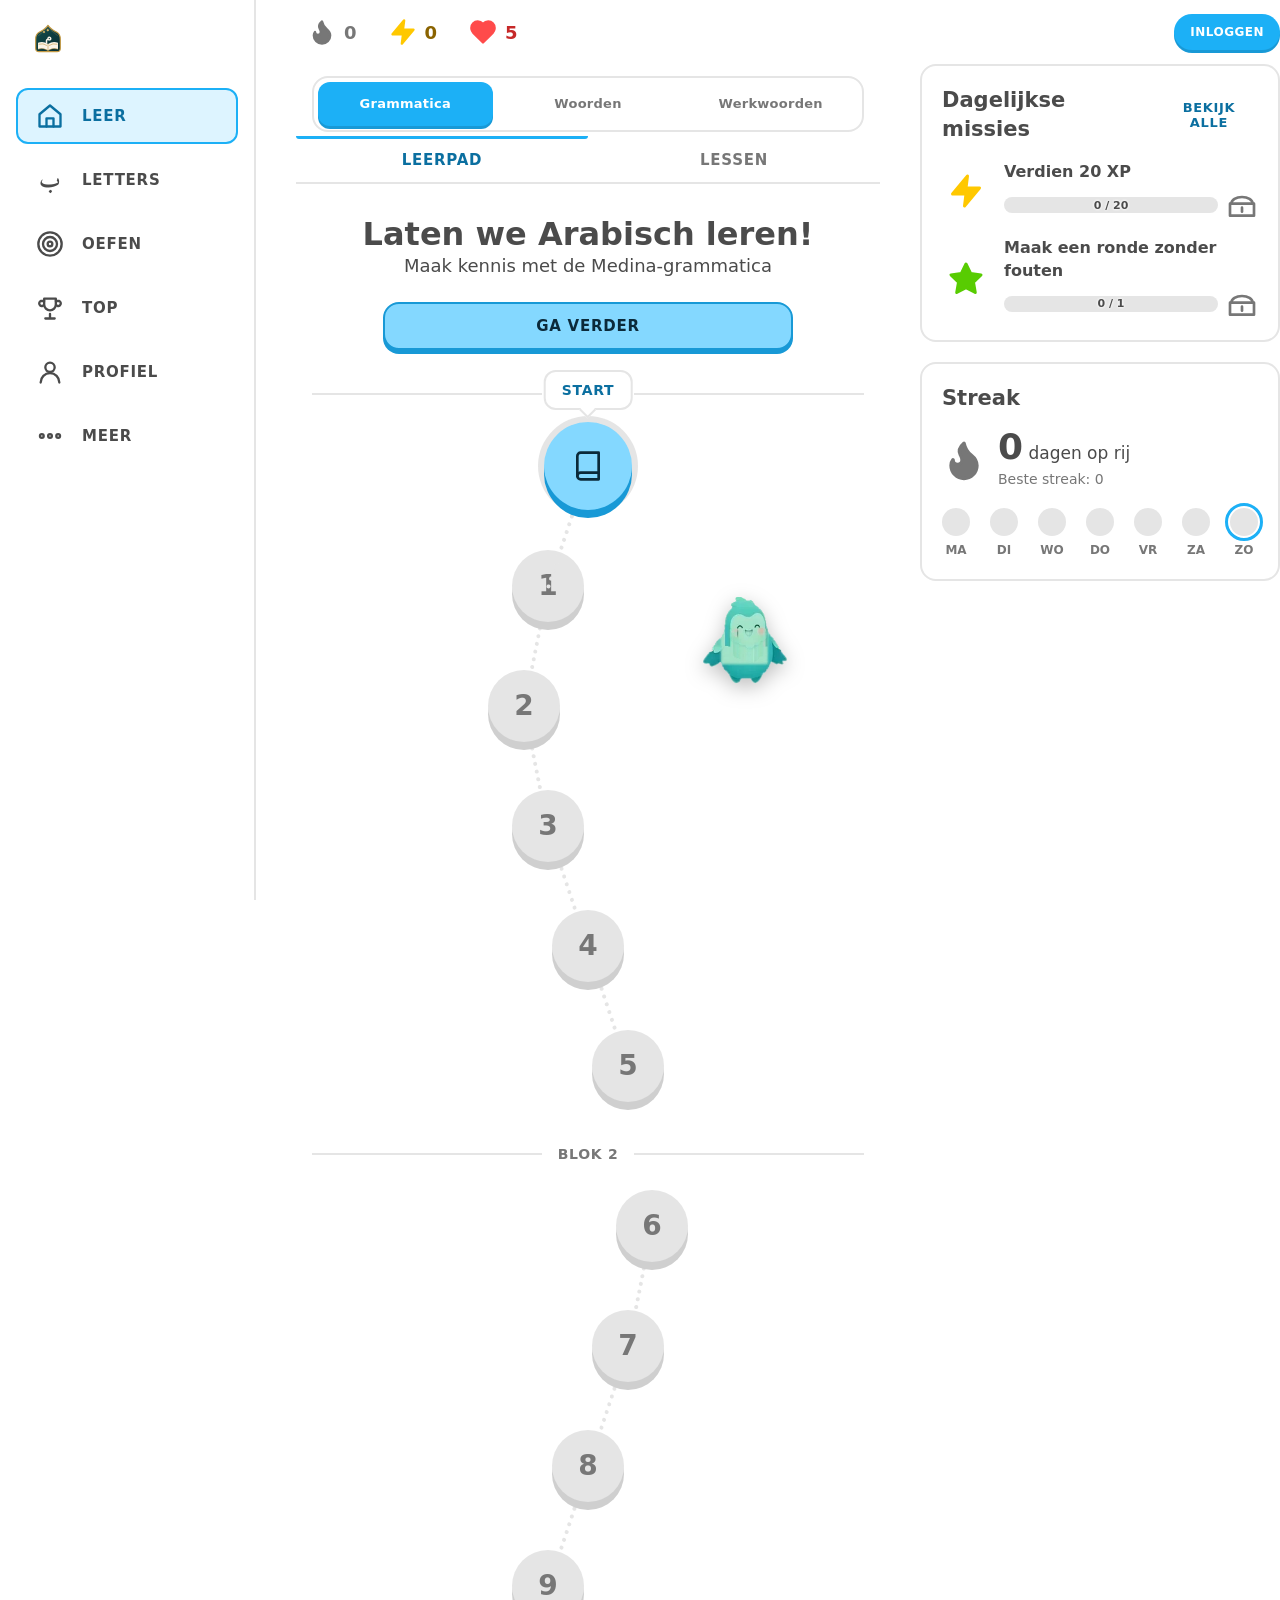
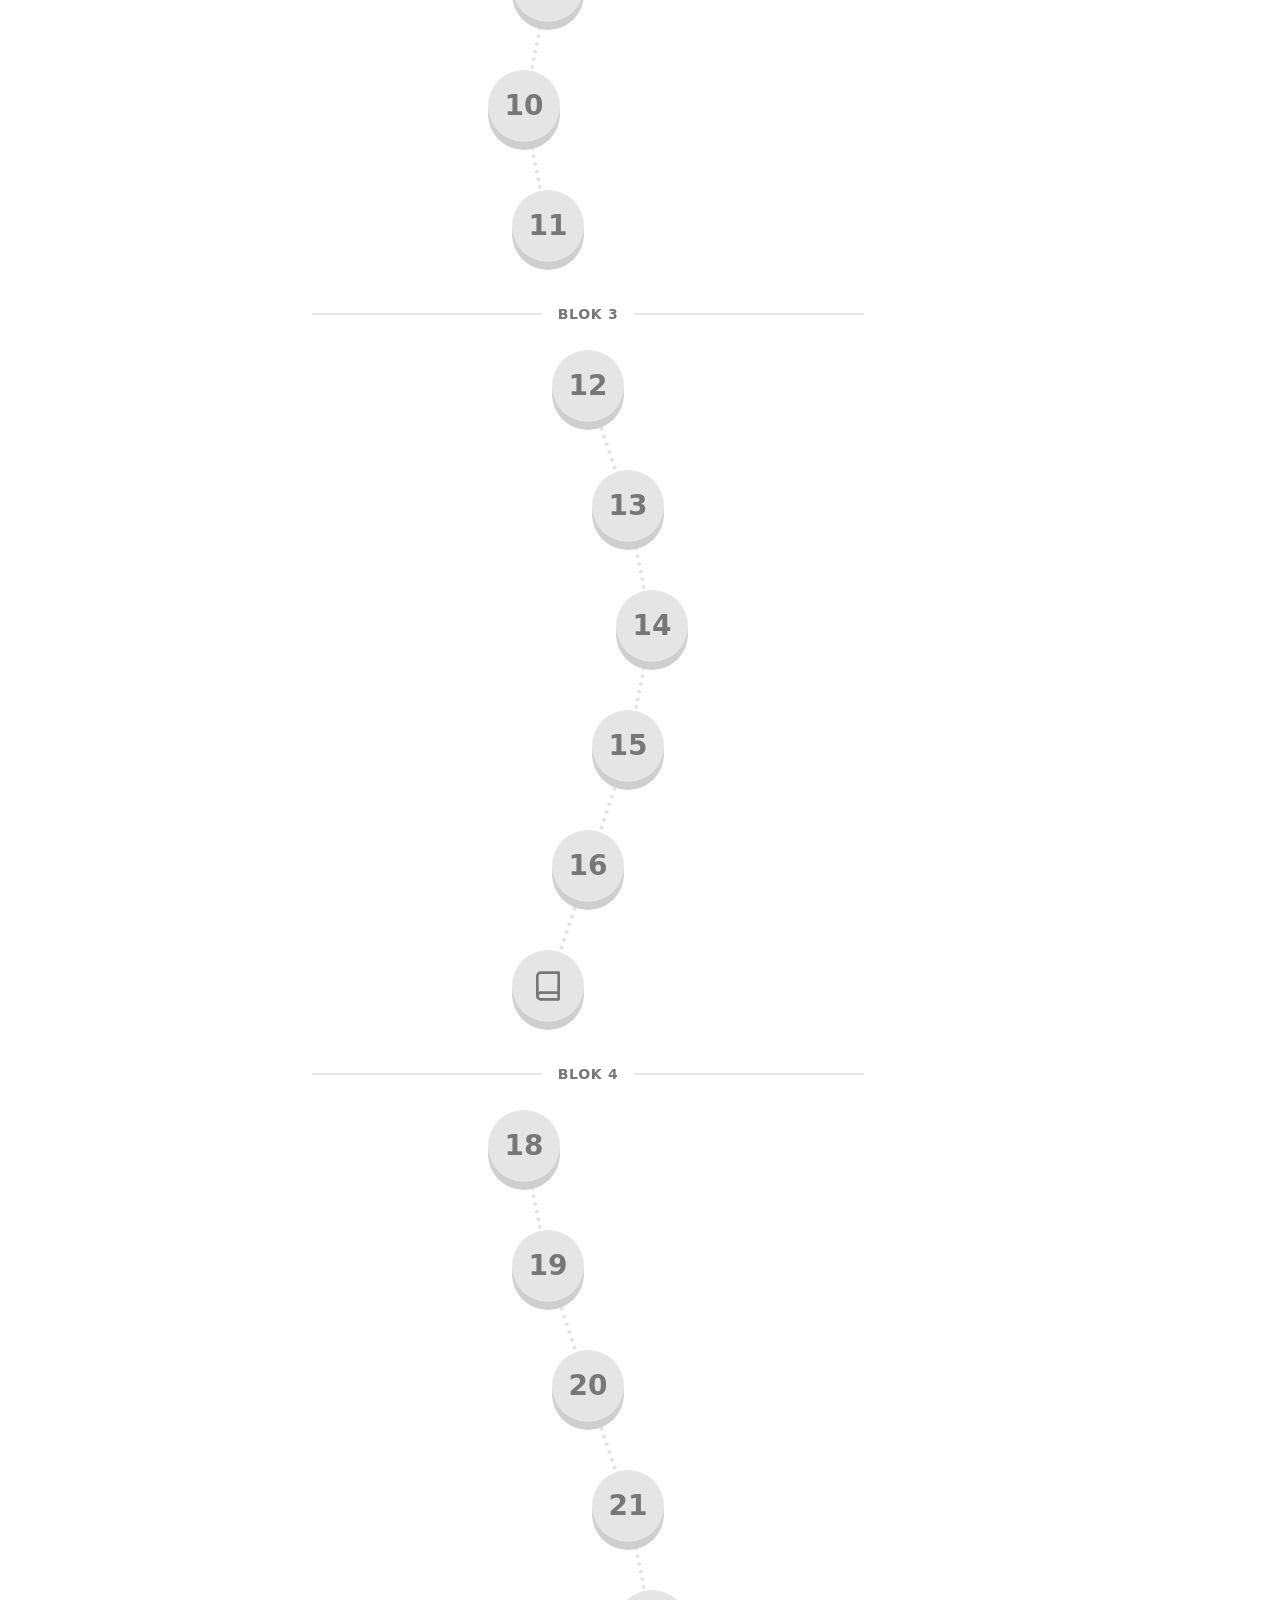
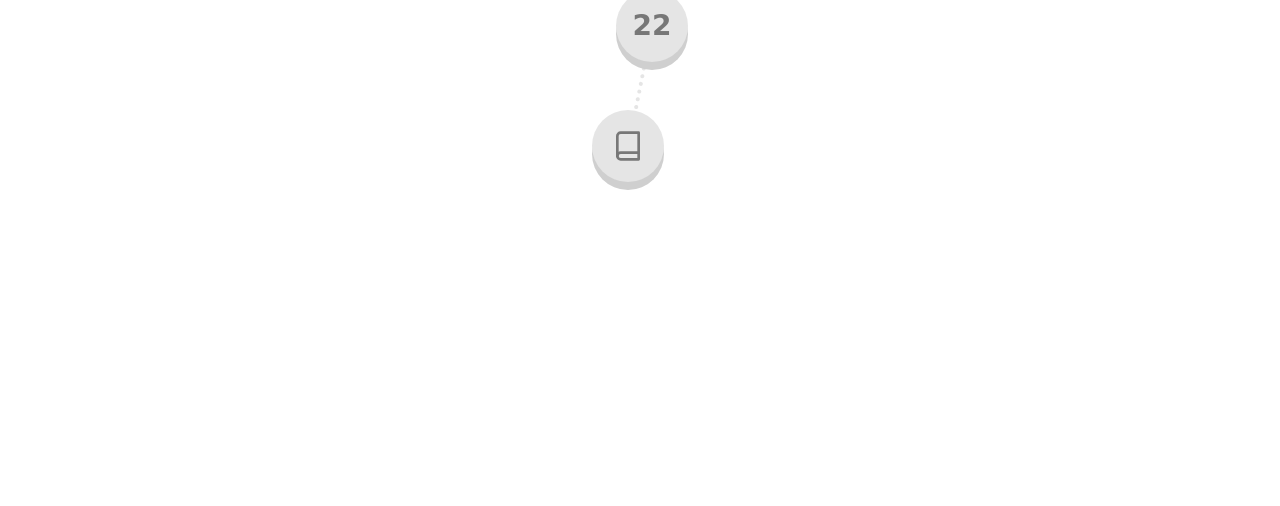
==== grammatica-test.html @ a0126f2c "Werkwoorden: eerst stam (gaan/komen/…), daarna verleden/heden/zinnen" ====
<!doctype html>
<html lang="nl">
<head>
  <meta charset="utf-8">
  <meta name="viewport" content="width=device-width, initial-scale=1, viewport-fit=cover">
  <meta name="theme-color" content="#131F24">
  <meta name="description" content="Testversie: grammatica oefenen in korte interactieve Medina-lessen.">
  <title>Grammatica Lab · Al-Mufrodat</title>
  <link rel="icon" type="image/svg+xml" href="assets/al-mufrodat-logo.svg">
  <link rel="stylesheet" href="grammatica-test.css?v=8">
  <link rel="stylesheet" href="grammatica-test-ui.css?v=19">
  <link rel="stylesheet" href="grammatica-test-sfx.css?v=19">
  <link rel="stylesheet" href="grammatica-test-home.css?v=23">
  <link rel="stylesheet" href="grammatica-test-lesson-skin.css?v=21">
  <link rel="stylesheet" href="grammatica-test-lab.css?v=19">
  <link rel="stylesheet" href="grammatica-test-play.css?v=23">
  <link rel="stylesheet" href="grammatica-test-vocab.css?v=21">
  <link rel="stylesheet" href="verbs.css?v=3">
  <link rel="stylesheet" href="grammatica-test-letters.css?v=2">
  <link rel="stylesheet" href="auth.css?v=3">
  <link rel="stylesheet" href="leaderboard.css?v=2">
  <link rel="stylesheet" href="mascot.css?v=23">
  <script defer src="lessons_v2.js"></script>
  <script defer src="lab_content.js?v=21"></script>
  <script defer src="lab_fill.js?v=21"></script>
  <script defer src="parse_data.js?v=20"></script>
  <script defer src="verbs_data.js?v=5"></script>
  <script defer src="grammatica-test-verbs.js?v=8"></script>
  <script defer src="vocab_words.js?v=19"></script>
  <script defer src="grammatica-test-vocab.js?v=24"></script>
  <script defer src="grammatica-test-letters.js?v=8"></script>
  <script defer src="grammatica-test-parse.js?v=22"></script>
  <script defer src="leaderboard.js?v=2"></script>
  <script defer src="auth-config.js?v=2"></script>
  <script defer src="auth.js?v=2"></script>
  <script defer src="grammatica-test-home.js?v=33"></script>
  <script defer src="mascot-core.js?v=23"></script>
  <script defer src="grammatica-test.js?v=8"></script>
  <script defer src="grammatica-test-sfx.js?v=23"></script>
  <script defer src="grammatica-test-home-bridge.js?v=19"></script>
  <script defer src="mascot-bridge.js?v=27"></script>
</head>
<body>
<a class="skip" href="#main">Direct naar de les</a>
<header class="site-header">
  <a class="site-brand" href="index.html#/grammatica" aria-label="Terug naar grammatica">
    <img src="assets/al-mufrodat-logo.svg" alt="" width="36" height="36">
    <span><strong>Al-Mufrodat</strong><small>Medina Arabisch</small></span>
  </a>
  <span class="beta-label">TEST</span>
  <a class="site-exit" href="index.html#/grammatica">Grammatica</a>
</header>
<main id="main" tabindex="-1">
  <div id="gd-app" aria-live="off"><p class="loading">Oefenlessen laden…</p></div>
</main>
</body>
</html>
---- grammatica-test.css ----
/* Zelfstandige proefversie: geen effect op de bestaande site. */
@font-face {
  font-family: "Amiri";
  src: url("fonts/amiri-regular-ar.woff2") format("woff2");
  font-weight: 400;
  font-style: normal;
  font-display: swap;
}
@font-face {
  font-family: "Amiri";
  src: url("fonts/amiri-bold-ar.woff2") format("woff2");
  font-weight: 700;
  font-style: normal;
  font-display: swap;
}
:root {
  --page: #f6f4ed;
  --paper: #ffffff;
  --paper-muted: #eef3ef;
  --ink: #182c29;
  --forest: #15564d;
  --forest-dark: #103f39;
  --forest-pale: #e4f2ed;
  --gold: #bc8c35;
  --gold-pale: #faf2de;
  --green: #177a52;
  --error: #a24931;
  --error-pale: #fff1ec;
  --muted: #627672;
  --line: #dbe5df;
  --shadow: 0 9px 38px rgba(28, 57, 48, .06);
}
*, *::before, *::after { box-sizing: border-box; }
html { font-size: 16px; -webkit-text-size-adjust: 100%; scroll-behavior: smooth; }
body {
  margin: 0;
  color: var(--ink);
  background: var(--page);
  font-family: -apple-system, BlinkMacSystemFont, "Segoe UI", "Helvetica Neue", Arial, sans-serif;
  line-height: 1.55;
}
button, input { font: inherit; }
button { cursor: pointer; }
a { color: var(--forest); }
:focus-visible { outline: 3px solid var(--gold); outline-offset: 3px; }
.skip {
  position: absolute; left: 12px; top: -100px; z-index: 999;
  padding: 12px; background: white; border: 1px solid var(--forest);
}
.skip:focus { top: 12px; }
.site-header {
  min-height: 80px;
  background: var(--paper);
  display: flex;
  justify-content: space-between;
  align-items: center;
  gap: 12px;
  border-bottom: 1px solid var(--line);
  padding: 12px max(20px, env(safe-area-inset-left)) 12px max(20px, env(safe-area-inset-right));
}
.site-brand { display: flex; align-items: center; gap: 10px; text-decoration: none; min-width: 0; }
.site-brand img { width: 36px; height: 36px; flex: 0 0 36px; }
.site-brand strong { display: block; font-size: 15px; line-height: 1.2; color: var(--ink); }
.site-brand small { display: block; font-size: 11px; color: var(--muted); }
.beta-label { display: inline-flex; gap: 8px; align-items: center; color: var(--forest); font-size: 13px; font-weight: 800; white-space: nowrap; }
.beta-label span { border: 1px solid #e7cc87; background: var(--gold-pale); color: #79591b; border-radius: 6px; font-size: 10px; letter-spacing: .08em; padding: 3px 6px; }
.site-exit { font-weight: 700; font-size: 12px; text-decoration: none; border-bottom: 1px solid transparent; white-space: nowrap; }
.site-exit:hover { border-bottom-color: currentColor; }
.site-footer { max-width: 760px; margin: 12px auto; padding: 8px 20px 32px; text-align: center; color: var(--muted); font-size: 11px; }
.loading,.noscript { padding: 30px 20px; text-align: center; }
.gd-shell { width: min(100%, 800px); margin: 0 auto; padding: 27px 20px 50px; }
.gd-overview { max-width: 860px; }
.gd-hero {
  background: linear-gradient(135deg, #164b42, #1d6055);
  color: #fff;
  border-radius: 23px;
  padding: clamp(22px, 5vw, 37px);
  box-shadow: var(--shadow);
}
.gd-eyebrow { font-size: 12px; font-weight: 850; text-transform: uppercase; letter-spacing: .1em; color: #d8e8e0; }
.gd-hero h1 { font-size: clamp(27px, 5vw, 40px); letter-spacing: -.035em; line-height: 1.15; margin: 10px 0 12px; font-weight: 830; }
.gd-hero p { font-size: 15px; color: #ecf5f1; max-width: 630px; margin: 0; }
.gd-hero-key { display: flex; flex-wrap: wrap; gap: 8px; margin-top: 26px; }
.gd-hero-key span { background: rgba(255,255,255,.12); border: 1px solid rgba(255,255,255,.22); border-radius: 99px; padding: 6px 11px; font-size: 11px; font-weight: 760; }
.gd-overview-top { margin: 28px 2px 18px; }
.gd-overview-top h2 { font-size: 23px; line-height: 1.2; margin: 0 0 8px; letter-spacing: -.02em; }
.gd-overview-top p { color: var(--muted); margin: 0; font-size: 13px; max-width: 680px; }
.gd-lesson-grid { display: grid; grid-template-columns: repeat(2, minmax(0,1fr)); gap: 11px; }
.gd-lesson-card {
  display: flex; gap: 13px; align-items: center; min-height: 88px; padding: 13px;
  background: var(--paper); border: 1.5px solid var(--line); border-radius: 14px;
  text-decoration: none; box-shadow: 0 2px 0 rgba(0,0,0,.02);
}
.gd-lesson-card:hover { border-color: var(--forest); background: #fcfefd; }
.gd-lesson-number {
  width: 49px; height: 49px; border-radius: 13px; background: var(--forest-pale);
  display: grid; place-items: center; font-size: 20px; font-weight: 850; color: var(--forest);
  flex-shrink: 0;
}
.gd-lesson-detail { display: flex; flex-direction: column; min-width: 0; flex: 1; }
.gd-lesson-detail strong { font-size: 15px; color: var(--ink); }
.gd-lesson-detail small { font-size: 11.5px; color: var(--muted); line-height: 1.4; }
.gd-card-arrow { color: var(--forest); font-size: 19px; font-weight: 800; }
.gd-privacy-note { color: var(--muted); margin-top: 20px; font-size: 12px; }
.gd-play { max-width: 750px; padding-top: 23px; }
.gd-lesson-bar { display: flex; align-items: center; gap: 14px; margin-bottom: 22px; }
.gd-close {
  border: 0; background: transparent; width: 42px; height: 42px; border-radius: 9px;
  color: var(--muted); font-size: 30px; line-height: 1; font-weight: 300; flex-shrink: 0;
}
.gd-close:hover { background: var(--paper-muted); color: var(--ink); }
.gd-progress-wrap { min-width: 0; flex: 1; }
.gd-progress-title { display: flex; justify-content: space-between; gap: 12px; font-size: 12px; margin-bottom: 6px; }
.gd-progress-title strong { font-weight: 800; }
.gd-progress-title span { color: var(--muted); font-weight: 650; }
.gd-progress { width: 100%; height: 12px; border-radius: 99px; background: #dee8e1; overflow: hidden; }
.gd-progress span { display: block; height: 100%; width: 0; background: #439b72; border-radius: inherit; transition: width .2s ease; }
.gd-source-link { font-size: 11.5px; white-space: nowrap; font-weight: 700; text-decoration: none; }
.gd-source-link:hover { text-decoration: underline; }
.gd-card {
  border: 1px solid var(--line); border-radius: 20px;
  background: var(--paper); padding: clamp(19px, 4.8vw, 32px);
  box-shadow: var(--shadow);
}
.gd-stage-tag {
  display: inline-flex; align-items: center;
  color: #805b1f; background: var(--gold-pale); border-radius: 100px;
  padding: 5px 12px; text-transform: uppercase; letter-spacing: .065em;
  font-size: 10.5px; font-weight: 850;
}
.gd-card h1 { font-size: clamp(22px, 4.5vw, 30px); line-height: 1.3; letter-spacing: -.027em; margin: 14px 0 18px; }
.gd-support { font-size: 12px; color: var(--muted); margin: -4px 0 16px; }
.gd-source-box {
  background: #f4f8f5; border-left: 4px solid var(--forest);
  border-radius: 0 12px 12px 0; padding: 15px 17px;
  margin: 18px 0; max-height: 320px; overflow-y: auto;
}
.gd-source-rule { margin: 0 0 11px; white-space: pre-wrap; overflow-wrap: anywhere; font-size: 13px; line-height: 1.8; }
.gd-source-rule:last-child { margin-bottom: 0; }
.gd-intro-example { padding: 17px; margin: 22px 0; border: 1px solid var(--line); border-left: 4px solid var(--gold); border-radius: 12px; }
.gd-small-label { font-size: 10px; text-transform: uppercase; letter-spacing: .08em; font-weight: 850; color: #906b28; }
.gd-arabic {
  font-family: "Amiri", "Noto Naskh Arabic", "Geeza Pro", serif;
  font-size: clamp(28px, 5.7vw, 36px); line-height: 1.85;
  color: var(--forest-dark); direction: rtl; text-align: right; overflow-wrap: anywhere;
}
.gd-intro-example .gd-arabic { margin: 8px 0 12px; }
.gd-dutch { padding: 10px 0 0; margin: 0; font-size: 14px; line-height: 1.7; color: var(--ink); border-top: 1px solid var(--line); }
.gd-intro-bottom { margin: 19px 0 14px; font-size: 13px; line-height: 1.65; color: var(--muted); }
.gd-primary,.gd-soft {
  display: inline-flex; align-items: center; justify-content: center; gap: 8px;
  padding: 12px 16px; min-height: 51px; border-radius: 12px;
  font-size: 14px; font-weight: 800; text-decoration: none; border: 2px solid transparent;
}
.gd-primary { color: #fff; background: var(--forest); border-color: var(--forest); box-shadow: 0 2px 0 var(--forest-dark); }
.gd-primary:hover:not(:disabled) { background: var(--forest-dark); }
.gd-primary:disabled { background: #c9d4cd; border-color: #c9d4cd; color: #6d7a75; box-shadow: none; cursor: not-allowed; }
.gd-soft { background: var(--paper); border-color: var(--line); color: var(--forest); }
.gd-soft:hover { border-color: var(--forest); }
.gd-full { display: flex; width: 100%; }
.gd-as-link { text-align: center; }
.gd-task-main { padding: 6px 0 16px; }
.gd-ar-question {
  min-height: 106px; margin: 0 0 19px; padding: 12px 16px;
  border-radius: 14px; border: 1px solid var(--line); background: #f8faf8;
}
.gd-gap-question { margin-bottom: 9px; }
.gd-subinstruction { margin: 2px 0 15px; color: var(--muted); font-size: 12px; }
.gd-options { display: grid; gap: 11px; }
.gd-option {
  min-height: 57px; width: 100%; padding: 13px 16px;
  color: var(--ink); background: var(--paper);
  border: 2px solid var(--line); border-radius: 13px; text-align: left;
  font-weight: 650; font-size: 14px; line-height: 1.55; overflow-wrap: anywhere;
}
.gd-option:hover:not(:disabled) { border-color: var(--forest); }
.gd-option.selected { border-color: var(--forest); background: var(--forest-pale); color: var(--forest-dark); }
.gd-option:disabled { cursor: default; opacity: 1; }
.gd-options-tiles { grid-template-columns: repeat(3, minmax(0,1fr)); }
.gd-option-ar {
  text-align: center; direction: rtl; font-family: "Amiri", serif;
  font-size: clamp(20px, 4vw, 27px); font-weight: 700; min-height: 66px;
}
.gd-translation-cue {
  border: 1px solid var(--line); border-left: 4px solid var(--gold);
  padding: 13px 16px; border-radius: 12px;
  background: var(--gold-pale); font-size: 15px; font-weight: 600;
  margin-bottom: 20px; overflow-wrap: anywhere;
}
.gd-answer-area {
  display: flex; flex-wrap: wrap; align-items: center; min-height: 101px;
  gap: 8px; padding: 12px; margin-bottom: 18px;
  border: 2px dashed #c0cfc7; border-radius: 13px; background: #fafdfa;
}
.gd-placeholder { width: 100%; color: var(--muted); font-size: 12px; text-align: center; direction: ltr; }
.gd-word-bank { display: flex; gap: 8px; flex-wrap: wrap; align-items: center; min-height: 76px; }
.gd-word {
  padding: 7px 12px; min-height: 57px; min-width: 49px;
  border-radius: 11px; background: #fff; border: 2px solid var(--line);
  color: var(--forest-dark); font-family: "Amiri", serif; font-size: 23px; line-height: 1.5;
}
.gd-word.chosen { border-color: var(--forest); background: var(--forest-pale); }
.gd-word:disabled { opacity: .25; cursor: default; }
.gd-guide { margin: 8px 0 16px; border: 1px solid var(--line); border-radius: 12px; color: var(--muted); overflow: hidden; }
.gd-guide summary { padding: 12px 15px; cursor: pointer; font-size: 12px; font-weight: 750; color: var(--forest); }
.gd-guide[open] > div { padding: 3px 14px 16px; border-top: 1px solid var(--line); }
.gd-feedback { margin: 14px 0 0; padding: 17px; border-radius: 12px; border: 1px solid; }
.gd-feedback.good { background: #e7f7ee; border-color: #b7dfc6; }
.gd-feedback.review { background: var(--error-pale); border-color: #eac2b4; }
.gd-feedback > strong { display: block; color: var(--green); font-size: 16px; }
.gd-feedback.review > strong { color: var(--error); }
.gd-feedback-label { display: block; font-size: 10.5px; color: var(--muted); font-weight: 800; margin-top: 10px; text-transform: uppercase; letter-spacing: .045em; }
.gd-feedback .gd-arabic { font-size: 27px; margin: 5px 0 8px; }
.gd-feedback-nl { font-size: 13px; margin: 0; line-height: 1.7; }
.gd-actions { margin-top: 19px; }
.gd-self-grade { display: grid; grid-template-columns: 1fr 1fr; gap: 10px; }
.gd-finish { text-align: center; padding-top: 37px; padding-bottom: 30px; }
.gd-finish-icon { display: grid; place-items: center; width: 67px; height: 67px; border-radius: 50%; background: #dcf2e3; font-size: 36px; font-weight: 900; color: var(--green); margin: 0 auto 16px; }
.gd-finish h1 { margin: 14px auto; max-width: 500px; }
.gd-finish > p { margin: 0; font-size: 14px; color: var(--ink); line-height: 1.65; }
.gd-remaining { margin: 21px auto 24px; padding: 14px; border: 1px solid #e9cbb0; background: var(--gold-pale); border-radius: 11px; font-size: 12px; color: #78551d; }
.gd-remaining.done { background: #e9f7ed; color: var(--green); border-color: #c2e8cc; }
.gd-finish-actions { display: grid; gap: 10px; }
.gd-outline-link { padding: 11px; font-weight: 750; font-size: 13px; }
.gd-link-button { color: var(--muted); background: transparent; border: none; padding: 12px; font-size: 13px; text-decoration: underline; }
@media (max-width: 700px) {
  .gd-shell { padding: 16px 16px 45px; }
  .gd-lesson-grid { grid-template-columns: 1fr; }
  .gd-play { padding-top: 17px; }
  .gd-card { padding: 20px; }
  .site-header { min-height: 70px; }
  .site-brand small { display: none; }
  .site-exit { font-size: 11px; }
  .gd-lesson-bar { gap: 7px; margin-bottom: 16px; }
  .gd-source-link { font-size: 10px; }
  .gd-options-tiles { grid-template-columns: repeat(2,minmax(0,1fr)); }
}
@media (max-width: 380px) {
  .site-header { padding-left: 11px; padding-right: 11px; gap: 7px; }
  .site-brand img { width: 30px; height: 30px; flex-basis: 30px; }
  .site-brand strong { font-size: 13px; }
  .beta-label { font-size: 11px; gap: 4px; }
  .beta-label span { font-size: 9px; }
  .site-exit { font-size: 10px; }
  .gd-shell { padding-left: 11px; padding-right: 11px; }
  .gd-card { padding: 17px 14px; }
  .gd-progress-title { font-size: 10px; }
  .gd-source-link { white-space: normal; text-align: center; max-width: 75px; line-height: 1.2; }
  .gd-self-grade { grid-template-columns: 1fr; }
}
@media (prefers-reduced-motion: reduce) {
  html { scroll-behavior: auto; }
  .gd-progress span { transition: none; }
}


/* Grammatica Lab v2: mobile-first zigzag leerpad */
:root { --forest:#11664a; --forest-dark:#064831; --page:#f6f8f1; --gold:#e7ae30; }
.site-header{min-height:60px;padding-block:8px}
.site-brand img{width:30px;height:30px;flex-basis:30px}
.site-brand strong{font-size:13px}
.site-brand small{display:none}
.site-footer{display:none}
.gd-overview{max-width:520px;padding-bottom:125px}
.gd-stats{display:flex;align-items:center;justify-content:space-between;gap:9px;position:sticky;top:0;z-index:5;background:var(--page);padding:10px 0 14px;border-bottom:1px solid var(--line)}
.gd-stat{display:inline-flex;align-items:center;gap:6px;font-size:17px;font-weight:900;white-space:nowrap}
.gd-icon{width:23px;height:23px;display:inline-block;vertical-align:middle;flex-shrink:0}
.gd-fire{color:#db6530}.gd-xp{color:#a77812}
.gd-goal{display:flex;align-items:center;gap:6px}
.gd-goal select{border:1px solid var(--line);border-radius:9px;padding:6px 4px;background:white;color:var(--ink);font-size:12px}
.gd-ring{display:grid;place-items:center;width:51px;height:51px;border-radius:50%;font-size:11px;font-weight:900;background:radial-gradient(closest-side,var(--page) 76%,transparent 80%),conic-gradient(var(--forest) var(--fill),#dbe4dc 0)}
.gd-path{padding:28px 0 16px;display:flex;flex-direction:column;align-items:center;gap:18px}
.gd-path-row{width:100%;display:flex;justify-content:center;position:relative}
.gd-path-row:not(:last-child):after{content:"";position:absolute;top:95px;left:50%;height:24px;border-left:4px dashed #d0dcd1;pointer-events:none}
.gd-path-row.offset-0{transform:translateX(-18%)}
.gd-path-row.offset-1{transform:translateX(-6%)}
.gd-path-row.offset-2{transform:translateX(11%)}
.gd-path-row.offset-3{transform:translateX(20%)}
.gd-node{position:relative;display:flex;flex-direction:column;align-items:center;justify-content:center;width:102px;height:102px;border-radius:50%;border:4px solid #c9d5cd;border-bottom-width:7px;background:#e8ede8;color:#668078;text-decoration:none;transition:transform .13s,filter .13s}
.gd-node:active{transform:translateY(4px);border-bottom-width:3px}
.gd-node .gd-icon{width:27px;height:27px}
.gd-node-name{font-weight:900;font-size:13px}
.gd-node-symbol{font-size:26px;line-height:1.1}
.gd-node.complete{background:#f6c85d;border-color:#bc841e;color:#714808}
.gd-node.current,.gd-node.active{background:var(--forest);border-color:var(--forest-dark);color:white;width:112px;height:112px;box-shadow:0 0 0 6px #d7eadf}
.gd-node.weak{border-style:dashed;background:#e5e5e5;color:#666}
.gd-node.reading{background:#e5f0e8;color:#245c48;border-color:#9dbdaa}
.gd-crown-count,.gd-node-sub{font-size:10px;font-weight:800}
.gd-start-bubble{position:absolute;top:-25px;left:50%;transform:translateX(-50%);background:#fff;color:var(--forest);padding:5px 11px;border-radius:12px;box-shadow:0 3px 0 #cadad0;font-size:11px;font-weight:950;animation:gd-bob 2s ease-in-out infinite}
.gd-weak-button{display:block;margin:18px auto;padding:15px 20px;min-height:50px;border:2px solid var(--forest);border-bottom-width:5px;border-radius:16px;color:var(--forest);font-weight:900;background:white}
.gd-reset{display:block;margin:18px auto;border:0;background:none;color:var(--muted);font-size:11px;text-decoration:underline;min-height:48px}
.gd-fixed-continue{position:fixed;z-index:10;bottom:0;left:0;right:0;background:var(--page);padding:12px 18px max(15px,env(safe-area-inset-bottom));border-top:1px solid var(--line);display:flex;justify-content:center}
.gd-fixed-continue .gd-primary{width:min(100%,480px)}
.gd-primary,.gd-soft,.gd-option,.gd-word{border-radius:16px;min-height:50px}
.gd-primary{border-bottom:5px solid var(--forest-dark);background:var(--forest)}
.gd-primary:active:not(:disabled){transform:translateY(3px);border-bottom-width:2px}
.gd-option{border-bottom-width:4px}
.gd-option:active:not(:disabled){transform:translateY(2px);border-bottom-width:2px}
.gd-arabic{font-size:clamp(34px,7vw,45px);line-height:2}
.gd-ar-option{font-size:clamp(24px,5vw,34px)}
.gd-hearts{display:flex;justify-content:flex-end;gap:7px;margin:0 0 13px}
.gd-hearts .alive{color:#e65b59;fill:#e65b59}
.gd-hearts .lost{color:#bbc6bf;opacity:.45}
.gd-hearts .gd-icon{width:27px;height:27px}
.gd-task-prompt{font-weight:800;font-size:18px;margin:-4px 0 17px}
.gd-feedback-sheet{position:fixed;bottom:0;left:0;right:0;z-index:20;max-height:70vh;overflow-y:auto;border-radius:23px 23px 0 0;box-shadow:0 -8px 35px #173e3026;animation:gd-up .2s ease-out}
.gd-feedback-sheet.good{background:#d8f5df;color:#155532}
.gd-feedback-sheet.review{background:#ffe1dd;color:#8e312b}
.gd-feedback-inner{width:min(100%,650px);margin:auto;padding:20px 22px max(20px,env(safe-area-inset-bottom))}
.gd-feedback-inner>strong{font-size:25px;font-weight:950}
.gd-feedback-inner .gd-arabic{margin:6px 0;font-size:33px}
.gd-feedback-inner>p:not(.gd-arabic){font-size:14px;margin:5px 0 17px}
.gd-feedback-inner .gd-primary{width:100%}
.gd-combo{display:inline-block;margin-left:14px;background:#f5cb58;color:#71490a;padding:5px 10px;border-radius:12px;font-size:13px;font-weight:900}
.gd-result-grid{display:grid;grid-template-columns:repeat(2,minmax(0,1fr));gap:12px;margin:25px 0}
.gd-result-grid>span{padding:14px;border-radius:14px;background:#eaf3ed}
.gd-result-grid strong{display:block;font-size:26px;color:var(--forest)}
.gd-result-grid small{display:block;font-size:11px;color:var(--muted)}
.gd-finish-icon .gd-icon{width:37px;height:37px}
@keyframes gd-up{from{transform:translateY(35px);opacity:.6}to{transform:translateY(0);opacity:1}}
@keyframes gd-bob{50%{transform:translate(-50%,-4px)}}
@media(max-width:380px){.gd-node{width:90px;height:90px}.gd-node.current,.gd-node.active{width:101px;height:101px}.gd-path-row:not(:last-child):after{top:87px}.gd-path-row.offset-3{transform:translateX(14%)}}
@media(prefers-reduced-motion:reduce){.gd-start-bubble,.gd-feedback-sheet{animation:none}.gd-node,.gd-primary,.gd-option{transition:none}}


/* Theorie en zinsontleding: aandacht voor originele bronregels */
.gd-theory-reading{max-height:none;overflow:visible;display:grid;gap:12px}
.gd-theory-reading .gd-source-rule{margin:0;padding:15px 17px;background:#fff;border:1px solid #d4e4d9;border-inline-start:5px solid #267858;border-radius:15px;line-height:1.7;font-size:16px}
.gd-theory-question{font-size:clamp(17px,4.4vw,22px);font-weight:750;line-height:1.8;background:#edf6ef;padding:18px;border-radius:16px;overflow-wrap:anywhere}
.gd-parse-word{background:#ffe19a;color:#442d0c;border-radius:9px;padding:1px 6px;box-decoration-break:clone;-webkit-box-decoration-break:clone}
.gd-theory-explanation{padding:12px 14px;border-radius:12px;background:rgba(255,255,255,.75);font-size:15px;line-height:1.65;margin:12px 0}
.gd-task .gd-ar-question{line-height:2.15}
.gd-task .gd-options{gap:11px}
.gd-task .gd-option{min-height:54px;text-align:start}
@media(prefers-reduced-motion:reduce){.gd-parse-word{transition:none}}


/* Theorie-eerst editie: alle nieuwe UI blijft volledig geïsoleerd */
:root{--page:#f6f8f1;--forest:#11664a;--forest-dark:#064831;--green:#117448;--ink:#18352a;--muted:#4d6860;--gold:#dca22e}
html{scroll-behavior:smooth;overflow-x:hidden}
body{overflow-x:hidden}
.gd-overview{max-width:520px;padding-bottom:120px}
.gd-stats{display:flex;align-items:center;justify-content:space-between;gap:8px;position:sticky;top:0;z-index:5;background:var(--page);padding:10px 0 14px;border-bottom:1px solid var(--line)}
.gd-stat{display:inline-flex;align-items:center;gap:5px;font-weight:900;font-size:16px;white-space:nowrap}
.gd-icon{display:inline-block;width:23px;height:23px;vertical-align:middle;flex-shrink:0}
.gd-fire{color:#c1582b}.gd-xp{color:#9b6c14}
.gd-goal{display:flex;align-items:center;gap:6px;min-width:0}
.gd-goal select{padding:7px 4px;border:1px solid var(--line);border-radius:10px;background:#fff;color:var(--ink);font-size:12px;max-width:75px}
.gd-ring{display:grid;place-items:center;width:50px;height:50px;flex:0 0 50px;border-radius:50%;font-size:11px;font-weight:900;background:radial-gradient(closest-side,var(--page) 76%,transparent 80%),conic-gradient(var(--forest) var(--fill),#dbe4dc 0)}
.gd-path{display:flex;flex-direction:column;align-items:center;gap:21px;padding:32px 0 8px}
.gd-path-row{position:relative;display:flex;justify-content:center;width:100%}
.gd-path-row:not(:last-child):after{content:"";position:absolute;z-index:-1;top:98px;left:50%;height:26px;border-left:4px dashed #ccd8d0}
.gd-path-row.offset-0{transform:translateX(-18%)}
.gd-path-row.offset-1{transform:translateX(-6%)}
.gd-path-row.offset-2{transform:translateX(10%)}
.gd-path-row.offset-3{transform:translateX(18%)}
.gd-node{position:relative;display:flex;flex-direction:column;align-items:center;justify-content:center;width:104px;height:104px;border:4px solid #bfcec3;border-bottom-width:7px;border-radius:50%;background:#e8ede7;color:#49695c;text-decoration:none;transition:transform .14s}
.gd-node:active{transform:translateY(4px);border-bottom-width:3px}
.gd-node .gd-icon{width:28px;height:28px}
.gd-node-symbol{line-height:1.1;font-size:25px}
.gd-node-name{font-weight:900;font-size:13px}
.gd-crown-count,.gd-node-sub{font-size:10px;font-weight:900}
.gd-node.complete{background:#f5c95a;border-color:#bc8926;color:#5f4207}
.gd-node.current,.gd-node.active{background:var(--forest);border-color:var(--forest-dark);color:white;width:113px;height:113px;box-shadow:0 0 0 6px #d4e9db}
.gd-node.weak{background:#e7e7e7;border-style:dashed;color:#606a64}
.gd-node.reading{background:#e0f0e7;border-color:#8ab3a0;color:var(--forest)}
.gd-start-bubble{position:absolute;left:50%;top:-27px;transform:translateX(-50%);background:white;border-radius:14px;padding:6px 12px;box-shadow:0 3px 0 #bdcfc5;font-size:11px;font-weight:950;color:var(--forest);animation:gd-float 2s ease-in-out infinite}
.gd-weak-button{display:block;margin:24px auto 12px;min-height:54px;border:2px solid var(--forest);border-bottom-width:5px;border-radius:16px;background:white;color:var(--forest);padding:13px 18px;font-weight:900}
.gd-reset{display:block;margin:8px auto;min-height:48px;border:0;background:transparent;color:var(--muted);font-size:12px;text-decoration:underline}
.gd-alert{text-align:center;font-size:13px;color:var(--forest)}
.gd-fixed-continue{display:flex;justify-content:center;position:fixed;z-index:10;bottom:0;left:0;right:0;padding:12px 18px max(14px,env(safe-area-inset-bottom));background:var(--page);border-top:1px solid var(--line)}
.gd-fixed-continue .gd-primary{width:min(100%,480px)}
.gd-play{max-width:690px;padding-top:18px;padding-bottom:100px}
.gd-lesson-bar{gap:10px}
.gd-home{display:grid;place-items:center;width:49px;height:49px;flex:0 0 49px;border:0;border-radius:13px;background:#e5efe9;color:var(--forest)}
.gd-bar-hearts{display:flex;gap:3px;align-items:center;flex-shrink:0}
.gd-bar-hearts .gd-icon{width:19px;height:19px}
.gd-bar-hearts .alive,.gd-bar-hearts .half{color:#ff4b4b;fill:#ff4b4b}.gd-bar-hearts .lost{color:var(--muted,#8b949e);opacity:.35}
.gd-card{border-radius:21px}
.gd-card h1{font-size:clamp(24px,5.8vw,32px)}
.gd-theory-reading{display:grid;gap:12px;max-height:none;overflow:visible;border:0;background:none;padding:0;margin:18px 0}
.gd-theory-reading .gd-source-rule{margin:0;padding:16px 17px;border:1px solid #d2e2d8;border-inline-start:5px solid #20815a;border-radius:15px;background:#f3f9f5;font-size:clamp(15px,3.8vw,18px);line-height:1.85;white-space:pre-wrap;overflow-wrap:anywhere}
.gd-theory-example{padding:14px;border:1px solid #e7d7b4;border-radius:15px;background:#fdfaf1}
.gd-theory-example .gd-arabic{font-size:clamp(33px,7.3vw,45px);margin:0}
.gd-theory-example p:last-child{margin:0}
.gd-theory-actions{display:flex;gap:10px;justify-content:stretch;margin:23px 0}
.gd-theory-actions>*{flex:1;min-width:0}
.gd-primary,.gd-soft,.gd-option,.gd-tile{border-radius:16px;min-height:52px;font-weight:850}
.gd-primary{border:2px solid var(--forest);border-bottom:5px solid var(--forest-dark);background:var(--forest);box-shadow:none}
.gd-primary:active:not(:disabled){transform:translateY(3px);border-bottom-width:2px}
.gd-soft{border:2px solid #ceded3;border-bottom-width:5px}
.gd-soft:active:not(:disabled){transform:translateY(3px);border-bottom-width:2px}
.gd-option{border:2px solid #ccdcd1;border-bottom:4px solid #b3cbbd;min-height:56px;text-align:left;overflow-wrap:anywhere;line-height:1.5}
.gd-option:active:not(:disabled){transform:translateY(2px);border-bottom-width:2px}
.gd-option.selected{border-color:var(--forest);background:#e5f4ec;color:var(--forest-dark)}
.gd-option span:first-child{font-weight:900;margin-inline-end:9px;opacity:.6}
.gd-task-title{font-size:clamp(19px,4.5vw,25px);line-height:1.35}
.gd-arabic{font-size:clamp(34px,7.3vw,48px);line-height:2.0}
.gd-arabic-inline{font-family:"Amiri",serif;font-size:30px;line-height:1.5;color:var(--forest-dark);white-space:nowrap}
.gd-theory-question{font-size:clamp(16px,4vw,20px);padding:16px 18px;background:#eff7f1;border-radius:16px;line-height:1.75;overflow-wrap:anywhere;white-space:pre-wrap}
.gd-sentence-words{display:flex;flex-wrap:wrap;align-items:center;justify-content:center;gap:9px;margin:20px 0;padding:17px 10px;background:#f2f7f2;border-radius:16px;min-height:92px}
.gd-word-button{min-height:62px;padding:6px 13px;background:#fff;border:2px solid #cbdacf;border-bottom:5px solid #aac9b4;border-radius:13px;color:var(--forest-dark);font-family:"Amiri",serif;font-size:clamp(29px,6vw,39px);line-height:1.35}
.gd-word-button.selected{border-color:#c89821;background:#ffe5a0;border-bottom-color:#b28318}
.gd-word-button:active:not(:disabled){transform:translateY(3px);border-bottom-width:2px}
.gd-translation-cue{font-size:20px;font-weight:750;margin:16px 0}
.gd-feedback-sheet{position:fixed;z-index:30;bottom:0;left:0;right:0;max-height:75vh;overflow-y:auto;border-radius:24px 24px 0 0;box-shadow:0 -9px 38px #163e302a;animation:gd-sheet .22s ease-out}
.gd-feedback-sheet.good{background:#d9f3dd;color:#144c2c}
.gd-feedback-sheet.review{background:#ffe0db;color:#792d26}
.gd-feedback-inner{width:min(100%,690px);margin:0 auto;padding:19px 22px max(20px,env(safe-area-inset-bottom))}
.gd-feedback-inner>strong{display:inline-block;font-size:25px;font-weight:950}
.gd-feedback-inner .gd-arabic{font-size:clamp(30px,7vw,39px);margin:5px 0}
.gd-feedback-inner>p{margin:7px 0 14px}
.gd-feedback-inner .gd-primary{width:100%}
.gd-correct-answer{font-size:16px;font-weight:800;overflow-wrap:anywhere}
.gd-theory-explanation{font-size:15px;line-height:1.7;border-radius:12px;padding:13px 15px;background:#fff9;border:1px solid #fff8}
.gd-combo{display:inline-block;margin-left:12px;padding:4px 10px;background:#f7c652;color:#604408;border-radius:10px;font-size:13px;font-weight:900}
.gd-result-grid{display:grid;grid-template-columns:repeat(2,minmax(0,1fr));gap:12px;margin:20px 0}
.gd-result-grid>span{background:#ebf4ed;border-radius:15px;padding:13px;min-width:0}
.gd-result-grid strong{display:block;font-size:27px;color:var(--forest)}
.gd-result-grid small{font-size:11px;color:var(--muted);display:block}
.gd-finish-icon .gd-icon{width:40px;height:40px}
.gd-outline-link{display:block;text-align:center;min-height:48px;padding:12px}
@keyframes gd-sheet{from{transform:translateY(30px);opacity:.5}to{transform:translateY(0);opacity:1}}
@keyframes gd-float{50%{transform:translate(-50%,-4px)}}
@media(max-width:390px){
  .gd-shell{padding-inline:13px}
  .gd-path-row.offset-3{transform:translateX(14%)}
  .gd-node{width:95px;height:95px}
  .gd-node.current,.gd-node.active{width:106px;height:106px}
  .gd-stats{gap:4px}
  .gd-stat{font-size:13px}
  .gd-ring{width:43px;height:43px;flex-basis:43px}
  .gd-goal select{max-width:65px;font-size:10px}
  .gd-bar-hearts .gd-icon{width:15px;height:15px}
  .gd-lesson-bar{gap:5px}
  .gd-home{width:42px;flex-basis:42px}
}
@media(prefers-reduced-motion:reduce){
  *,*::before,*::after{scroll-behavior:auto!important;animation-duration:.01ms!important;transition-duration:.01ms!important}
}


/* Zigzag zonder overflow op smalle telefoons */
.gd-path-row.offset-0,.gd-path-row.offset-1,.gd-path-row.offset-2,.gd-path-row.offset-3{transform:none}
.gd-path-row.offset-0>.gd-node{transform:translateX(-58px)}
.gd-path-row.offset-1>.gd-node{transform:translateX(-20px)}
.gd-path-row.offset-2>.gd-node{transform:translateX(28px)}
.gd-path-row.offset-3>.gd-node{transform:translateX(56px)}
.gd-path-row.offset-0>.gd-node:active{transform:translate(-58px,3px)}
.gd-path-row.offset-1>.gd-node:active{transform:translate(-20px,3px)}
.gd-path-row.offset-2>.gd-node:active{transform:translate(28px,3px)}
.gd-path-row.offset-3>.gd-node:active{transform:translate(56px,3px)}
@media(max-width:360px){
 .gd-path-row.offset-0>.gd-node{transform:translateX(-48px)}
 .gd-path-row.offset-3>.gd-node{transform:translateX(48px)}
}


/* Contextuele lesassistent onder elke oefening */
.gd-help-wrap{margin:22px 0 10px}
.gd-help-trigger{display:flex;align-items:center;gap:11px;width:100%;min-height:56px;padding:10px 14px;border:2px solid #bfdccc;border-radius:17px;background:#edf7f0;color:#12563d;font:inherit;font-size:15px;font-weight:850;text-align:start;cursor:pointer}
.gd-help-avatar{display:grid;place-items:center;flex:0 0 35px;width:35px;height:35px;border-radius:12px;background:#146c4c;color:#fff;font-size:22px}
.gd-help-chevron{margin-inline-start:auto;font-size:23px;font-weight:700}
.gd-helper-panel{margin-top:10px;padding:15px;border:1px solid #d3e5d9;border-radius:19px;background:#fff;box-shadow:0 8px 24px #123e2710}
.gd-helper-heading{display:flex;gap:11px;align-items:center}
.gd-helper-heading strong,.gd-helper-heading small{display:block}
.gd-helper-heading strong{color:#14583c;font-size:16px}
.gd-helper-heading small{color:#597268;font-size:12px;margin-top:3px}
.gd-helper-intro{font-size:14px;color:#4e6759;line-height:1.6;margin:12px 0}
.gd-helper-messages{display:flex;flex-direction:column;gap:9px;max-height:310px;overflow-y:auto;overscroll-behavior:contain;padding:3px 1px 12px}
.gd-helper-msg{max-width:94%;padding:12px 14px;border-radius:15px;line-height:1.65;white-space:pre-wrap;overflow-wrap:anywhere;font-size:14px}
.gd-helper-msg.from-user{align-self:flex-end;background:#dcefe4;color:#164e35;border-bottom-right-radius:4px}
.gd-helper-msg.from-help{align-self:flex-start;background:#f2f5f1;color:#203b2c;border-bottom-left-radius:4px}
.gd-helper-suggestions{display:flex;gap:7px;flex-wrap:wrap;margin:10px 0}
.gd-helper-suggestions button{border:1px solid #b8d7c5;background:#f5fbf7;color:#17583b;border-radius:999px;padding:9px 11px;min-height:42px;font-size:12px;font-weight:750}
.gd-helper-form{display:flex;gap:8px;margin-top:10px}
.gd-helper-form input{min-width:0;flex:1;min-height:48px;padding:10px 12px;border:2px solid #c5d9cb;border-radius:12px;background:#fff;color:#1a3527;font:inherit;font-size:14px}
.gd-helper-form button{flex:0 0 58px;min-height:48px;border:0;border-radius:12px;background:#126747;color:#fff;font-weight:850}
.gd-helper-note{margin:11px 0 5px;color:#66766c;font-size:11px;line-height:1.5}
.gd-helper-link{display:inline-block;margin-top:6px;padding:8px 0;color:#116c49;font-size:13px;font-weight:750;text-decoration:underline}
.gd-visually-hidden{position:absolute;width:1px;height:1px;padding:0;margin:-1px;overflow:hidden;clip:rect(0,0,0,0);white-space:nowrap;border:0}
.gd-help-trigger:focus-visible,.gd-helper-form input:focus-visible,.gd-helper-suggestions button:focus-visible,.gd-helper-form button:focus-visible{outline:3px solid #d99b27;outline-offset:3px}
@media(max-width:370px){.gd-helper-panel{padding:12px}.gd-helper-suggestions button{font-size:11px}.gd-helper-form button{flex-basis:52px}}

/* Herstelde geluidsschakelaar uit de oudere Grammatica Lab-versie. */
.gd-sound-toggle{display:flex;align-items:center;justify-content:center;gap:8px;margin:18px auto 4px;padding:11px 18px;min-height:48px;border:2px solid #bad6c6;border-bottom-width:4px;border-radius:14px;background:#f1f9f3;color:#135b40;font:inherit;font-weight:850;cursor:pointer}
.gd-sound-toggle[aria-pressed="false"]{background:#f1f1ef;color:#53665b;border-color:#cfd8d0}
.gd-sound-toggle:focus-visible{outline:3px solid #d99b27;outline-offset:3px}


/* Mascotte in feedback + eindscherm */
.gd-feedback-head{display:flex;align-items:center;gap:14px;margin-bottom:6px}
.gd-feedback-head>strong{margin:0}
/* Layout only — animaties in mascot.css */
.gd-finish-mascot{display:flex;justify-content:center;margin:0 auto 8px}
.gd-finish:has(.gd-finish-mascot) .gd-finish-icon{display:none}
---- grammatica-test-ui.css ----
/* Gram lab UI v6 */
.gd-lesson-bar{position:relative;display:flex;align-items:center;gap:8px}
.gd-home{margin-inline-end:4px}
.gd-ar-question.gd-arabic,.gd-task .gd-arabic{font-size:clamp(32px,7.2vw,42px);line-height:1.45}
.gd-option-ar{font-size:clamp(22px,5.4vw,30px)}
.gd-mark{background:transparent;color:inherit;border-radius:0;padding:0}
.gd-task-title{font-size:clamp(18px,4.4vw,22px);line-height:1.4;margin:0 0 12px}
.gd-source-rule .gd-mark,.gd-theory-question .gd-mark{background:transparent}
.gd-feedback-correct-label{margin:6px 0 2px;font-size:14px;font-weight:700;opacity:.9}
.gd-label-tip{margin:12px 0 4px;padding:10px 12px;border-radius:12px;background:#eef6f0;border:1px solid #cfe0d4;font-size:13px;line-height:1.45;direction:ltr;text-align:start}
.gd-label-tip strong{font-weight:800;color:var(--forest,#1f6b4a)}
.gd-label-tip-ar{font-family:"Amiri",serif;font-size:16px;margin:0 4px}
.gd-label-tip-mean{color:var(--muted,#5c6b63)}

/* Lab-theorie: zelfde nette vibe als Les 3 */
.gd-lab-reading{display:grid;gap:8px;background:transparent;border:0;padding:0;margin:12px 0 0}
.gd-lab-card{display:grid;gap:12px}
.gd-lab-kop{
  margin:4px 0 2px;font-size:clamp(22px,5.2vw,28px);font-weight:800;line-height:1.25;
  letter-spacing:-.02em;color:var(--text,#f1f7f4);
}
.gd-lab-p{
  margin:0;font-size:clamp(16px,4vw,18px);line-height:1.75;color:var(--text,#e8f0ec);
}
.gd-lab-p strong,.gd-lab-kop strong{color:var(--blue-ink,#1cb0f6);font-weight:800}
.gd-lab-vb{display:grid;gap:10px;margin-top:6px}
.gd-lab-vb .gd-theory-example{
  padding:16px 18px;border-radius:16px;border:2px solid var(--line,rgba(255,255,255,.12));
  background:var(--surface-2,rgba(255,255,255,.06));
}
.gd-lab-vb .gd-arabic{
  margin:0;font-size:clamp(30px,7vw,42px);line-height:1.45;text-align:center;
}
.gd-lab-vb-nl{
  margin:10px 0 0;text-align:center;font-size:15px;font-weight:600;
  color:var(--muted,#9aafab);
}
.gd-lab-tip{
  margin:4px 0 0;padding:12px 14px;border-radius:12px;
  background:rgba(28,176,246,.1);border:1px solid rgba(28,176,246,.25);
  font-size:14px;line-height:1.55;color:var(--text,#e8f0ec);
}
.gd-intro h1{margin:6px 0 10px}
.gd-stage-tag{letter-spacing:.08em;text-transform:uppercase;font-weight:800;font-size:12px;color:var(--blue-ink,#1cb0f6)}

/* Oefeningen: zelfde hiërarchie */
.gd-task .gd-task-lesson{
  font-size:clamp(22px,5vw,28px);font-weight:800;margin:6px 0 8px;letter-spacing:-.02em;
}
.gd-task .gd-task-title{
  font-size:clamp(17px,4.2vw,20px);font-weight:700;line-height:1.45;margin:0 0 16px;
  color:var(--text,#e8f0ec);
}
.gd-task .gd-ar-question,.gd-task .gd-arabic.gd-ar-question{
  font-size:clamp(30px,7vw,40px)!important;line-height:1.45!important;
  padding:16px;border-radius:16px;text-align:center;
}
.gd-task .gd-options{display:grid;gap:10px;margin-top:8px}
.gd-task .gd-option{min-height:52px;font-size:17px;font-weight:700}
---- grammatica-test-sfx.css ----
/* Fout-feedback: eerst Fout, dan juiste antwoord */
.gd-feedback-correct-label{
  display:block;
  margin:10px 0 4px;
  font-size:13px;
  font-weight:800;
  letter-spacing:.02em;
  color:inherit;
  opacity:.9;
}
.gd-feedback-sheet.review .gd-feedback-inner>strong{
  font-size:28px;
}
---- grammatica-test-home.css ----
/* Grammatica Lab · startpagina (Duolingo-achtige indeling, eigen iconen en teksten).
 * Alle variabelen zijn gescopet op body.lh-on zodat de lesschermen ongewijzigd blijven. */
body.lh-on, body.lh-skin {
  --bg:#131F24; --surface:#131F24; --surface-2:#202F36;
  --line:#37464F; --line-shade:#2A373E; --text:#FFFFFF; --muted:#AFAFAF; --disabled:#52656D;
  --blue:#1CB0F6; --blue-fill:#84D8FF; --blue-shade:#1899D6; --blue-ink:#1CB0F6;
  --green:#58CC02; --green-fill:#89E219; --green-shade:#58A700;
  --gold:#FFC800; --gold-shade:#E5A800; --gold-ink:#FFC800;
  --red:#FF4B4B; --red-ink:#FF6B6B; --flame:#FF9600; --flame-ink:#FF9600;
  --on-fill:#0B2A3A; --radius:16px; --gap:20px; --tap:48px;
  --font-ui: ui-rounded,"SF Pro Rounded",Nunito,system-ui,-apple-system,"Segoe UI",sans-serif;
  --font-ar: "Amiri", serif;
  background:var(--bg); color:var(--text); font-family:var(--font-ui);
}
@media (prefers-color-scheme: light) {
  html:not([data-theme="dark"]) body.lh-on, html:not([data-theme="dark"]) body.lh-skin {
    --bg:#FFFFFF; --surface:#FFFFFF; --surface-2:#DDF4FF; --line:#E5E5E5; --line-shade:#CFCFCF;
    --text:#4B4B4B; --muted:#777777; --disabled:#AFAFAF; --blue-ink:#0B6FA0; --gold-ink:#8A6300;
    --red-ink:#C62828; --flame-ink:#B45F00;
  }
}
html[data-theme="light"] body.lh-on, html[data-theme="light"] body.lh-skin {
  --bg:#FFFFFF; --surface:#FFFFFF; --surface-2:#DDF4FF; --line:#E5E5E5; --line-shade:#CFCFCF;
  --text:#4B4B4B; --muted:#777777; --disabled:#AFAFAF; --blue-ink:#0B6FA0; --gold-ink:#8A6300;
  --red-ink:#C62828; --flame-ink:#B45F00;
}
body.lh-on .site-header, body.lh-skin .site-header { display:none; }
body.lh-on, body.lh-skin { overflow-x:hidden; }

.lh, .lh * { box-sizing:border-box; }
.lh { min-height:100vh; color:var(--text); font-size:17px; line-height:1.4; }
.lh :focus-visible { outline:3px solid var(--blue); outline-offset:2px; }
.lh :where(button) { font-family:inherit; color:inherit; }
.lh h1, .lh h2, .lh h3, .lh p { margin:0; font-family:var(--font-ui); }
.lh-sr { position:absolute; width:1px; height:1px; overflow:hidden; clip:rect(0 0 0 0); white-space:nowrap; }
.lh-ic { flex:none; display:block; }
.lh [lang="ar"], .lh .ar { font-family:var(--font-ar); unicode-bidi:isolate; }

/* ---------- indeling ---------- */
.lh {
  display:grid; justify-content:center; column-gap:24px;
  grid-template-columns:88px minmax(0,600px);
  grid-template-areas:"side top" "side main";
  grid-template-rows:64px 1fr;
}
.lh-nav { grid-area:side; grid-row:1 / 3; }
.lh-top { grid-area:top; }
.lh-main { grid-area:main; min-width:0; padding:0 0 80px; }
.lh-rail { grid-area:rail; display:none; }
@media (min-width:1000px) {
  .lh {
    grid-template-columns:88px minmax(0,600px) 320px; column-gap:32px;
    grid-template-areas:"side top top" "side main rail";
  }
  .lh-rail { display:flex; flex-direction:column; gap:var(--gap); position:sticky; top:64px; align-self:start; padding-bottom:40px; }
}
@media (min-width:1200px) {
  .lh { grid-template-columns:256px minmax(0,600px) 360px; column-gap:40px; }
}
@media (max-width:699px) {
  .lh { display:block; }
  .lh-main { padding:0 0 calc(80px + env(safe-area-inset-bottom)); }
}

/* ---------- zijbalk / onderbalk ---------- */
.lh-nav {
  position:sticky; top:0; height:100vh; align-self:start; z-index:50;
  display:flex; flex-direction:column; gap:8px; padding:24px 12px;
  border-right:2px solid var(--line); background:var(--bg); overflow:hidden auto;
}
.lh-logo { border:0; background:none; cursor:pointer; padding:0 8px 16px; min-height:var(--tap); display:flex; align-items:center; justify-content:center; border-radius:12px; }
.lh-logo img { height:32px; width:auto; max-width:100%; }
.lh-navitem {
  display:flex; align-items:center; gap:16px; height:56px; width:100%; padding:0 16px; border:2px solid transparent;
  border-radius:12px; background:transparent; cursor:pointer; color:var(--text); text-align:left;
  font:800 15px var(--font-ui); letter-spacing:.05em; justify-content:center;
}
.lh-navic { width:32px; height:32px; display:grid; place-items:center; flex:none; }
.lh-navlb { display:none; }
.lh-navitem:hover { background:var(--surface-2); }
.lh-navitem.on { border-color:var(--blue); background:var(--surface-2); color:var(--blue-ink); }
@media (min-width:1200px) {
  .lh-nav { padding:24px 16px; }
  .lh-logo { justify-content:flex-start; padding:0 16px 24px; }
  .lh-navitem { justify-content:flex-start; }
  .lh-navlb { display:inline; }
}
@media (max-width:699px) {
  .lh-nav {
    position:fixed; top:auto; left:0; right:0; bottom:0; height:calc(64px + env(safe-area-inset-bottom));
    padding:0 8px env(safe-area-inset-bottom); flex-direction:row; justify-content:space-around; align-items:center; gap:4px;
    border-right:0; border-top:2px solid var(--line); overflow:visible;
  }
  .lh-logo { display:none; }
  .lh-navitem { flex:1 1 0; width:auto; min-width:0; max-width:64px; height:56px; padding:0; justify-content:center; }
}

/* ---------- bovenbalk ---------- */
.lh-top {
  position:sticky; top:0; z-index:30; display:flex; justify-content:flex-end; align-items:center;
  background:var(--bg); min-width:0;
}
.lh-chips { position:relative; display:flex; gap:4px; align-items:center; }
.lh-chip {
  display:inline-flex; align-items:center; justify-content:center; gap:8px; height:44px; min-width:48px; padding:0 12px;
  border:0; border-radius:12px; background:transparent; cursor:pointer; font:800 18px var(--font-ui);
}
.lh-chip:hover { background:var(--surface-2); }
.lh-chip.flame svg { color:var(--flame); } .lh-chip.flame span { color:var(--flame-ink); }
.lh-chip.flame.zero svg, .lh-chip.flame.zero span { color:var(--muted); }
.lh-chip.bolt svg { color:var(--gold); } .lh-chip.bolt span { color:var(--gold-ink); }
.lh-chip.heart svg { color:var(--red); fill:var(--red); } .lh-chip.heart span { color:var(--red-ink); }
.lh-tip {
  position:absolute; top:calc(100% + 4px); right:0; z-index:60; width:min(280px, calc(100vw - 24px));
  padding:12px 14px; border:2px solid var(--line); border-radius:12px; background:var(--surface-2); font-size:15px; font-weight:700;
}
@media (max-width:699px) {
  .lh-top { height:calc(56px + env(safe-area-inset-top)); padding:env(safe-area-inset-top) 8px 0; border-bottom:2px solid var(--line); }
  .lh-chips { width:100%; }
  .lh-chip { flex:1; }
}

/* ---------- knoppen & kaarten ---------- */
.lh .btn {
  --fill:var(--blue-fill); --shade:var(--blue-shade);
  display:inline-flex; align-items:center; justify-content:center; gap:8px; min-height:var(--tap); padding:0 20px;
  border:2px solid var(--shade); border-radius:var(--radius); background:var(--fill); color:var(--on-fill);
  box-shadow:0 4px 0 var(--shade); font:800 15px var(--font-ui); letter-spacing:.05em; text-transform:uppercase; cursor:pointer;
}
.lh .btn-green { --fill:var(--green-fill); --shade:var(--green-shade); }
.lh .btn-ghost { background:transparent; color:var(--text); --shade:var(--line); }
.lh .btn-white { --fill:#fff; --shade:#C9D6DC; color:#0B6FA0; }
.lh .btn:active { transform:translateY(4px); box-shadow:none; }
.lh .btn:disabled { background:var(--line); border-color:var(--line); color:var(--disabled); box-shadow:none; cursor:not-allowed; }
.lh-full { width:100%; }
.lh-card { border:2px solid var(--line); border-radius:var(--radius); padding:20px; background:var(--surface); }
.lh-main .lh-card { margin-bottom:var(--gap); }
.lh-card-head { display:flex; justify-content:space-between; align-items:center; gap:12px; margin-bottom:16px; }
.lh-card-head h2 { font-size:21px; font-weight:800; }
.lh-link { border:0; background:none; cursor:pointer; color:var(--blue-ink); font:800 13px var(--font-ui); letter-spacing:.05em; min-height:var(--tap); padding:0 4px; }
.lh-card-text { font-size:16px; margin-bottom:16px; }
.lh-btnstack { display:flex; flex-direction:column; gap:14px; }
.lh-msg { font-size:15px; font-weight:700; margin-bottom:14px; }
.lh-msg.ok { color:var(--green); } .lh-msg.err { color:var(--red-ink); }

/* ---------- tabs & kop ---------- */
.lh-tabs { display:flex; border-bottom:2px solid var(--line); height:48px; }
.lh-tab {
  flex:1; height:48px; border:0; background:none; cursor:pointer; font:800 15px var(--font-ui); letter-spacing:.05em;
  color:var(--muted); position:relative;
}
.lh-tab.on { color:var(--blue-ink); }
.lh-tab.on::before { content:""; position:absolute; left:0; right:0; top:0; height:3px; background:var(--blue); border-radius:0 0 3px 3px; }
.lh-hero { text-align:center; padding:32px 0 8px; }
.lh-hero h1, .lh-pagehead h1 { font-size:32px; line-height:1.15; font-weight:800; }
.lh-sub { font-size:18px; margin-top:8px; }
.lh-go { width:min(410px,100%); margin-top:24px; }
.lh-pagehead { padding:24px 0 20px; text-align:center; }
.lh-banner { display:none; }
@media (max-width:699px) {
  .lh-hero { padding:16px 16px 0; }
  .lh-hero h1 { position:absolute; width:1px; height:1px; overflow:hidden; clip:rect(0 0 0 0); }
  .lh-hero .lh-sub, .lh-hero .lh-go { display:none; }
  .lh-pagehead h1 { font-size:28px; }
  .lh-main > .lh-card, .lh-pagehead { margin-left:16px; margin-right:16px; }
  .lh-banner {
    display:flex; position:sticky; top:calc(56px + env(safe-area-inset-top) + 8px); z-index:25; height:72px; margin:16px;
    padding:0 16px; align-items:center; justify-content:space-between; gap:12px; border-radius:16px; background:var(--blue); color:#06293B;
    box-shadow:0 4px 0 var(--blue-shade);
  }
  .lh-banner div { min-width:0; display:flex; flex-direction:column; }
  .lh-banner small { font:800 12px var(--font-ui); letter-spacing:.05em; }
  .lh-banner strong { font-size:17px; font-weight:800; white-space:nowrap; overflow:hidden; text-overflow:ellipsis; }
}

/* ---------- lessenraster ---------- */
.lh-tiles { display:grid; grid-template-columns:repeat(5,1fr); gap:12px; padding:24px 0; }
.lh-tile {
  position:relative; display:flex; flex-direction:column; align-items:center; justify-content:space-between; gap:4px;
  min-height:96px; padding:10px 6px 10px; border:2px solid var(--line); border-bottom-width:4px; border-radius:var(--radius);
  background:var(--surface); cursor:pointer; min-width:0;
}
.lh-tile:hover { background:var(--surface-2); }
.lh-tile.cur { border-color:var(--blue); }
.lh-tile-num { font-size:28px; font-weight:800; line-height:1.1; margin-top:4px; }
.lh-tile-title { max-width:100%; font-size:12px; color:var(--muted); white-space:nowrap; overflow:hidden; text-overflow:ellipsis; }
.lh-tile-ic { position:absolute; top:6px; right:6px; color:var(--muted); }
.lh-tile-ic.gold { color:var(--gold); }
.lh-pill { display:block; width:40px; height:8px; border-radius:4px; background:var(--line); overflow:hidden; }
.lh-pill i { display:block; height:100%; background:var(--blue); border-radius:4px; }
.lh-pill.mastered i { background:var(--gold); }
.lh-pill.weak { background:transparent; border:2px dashed var(--gold); height:10px; }
.lh-pill.weak i { background:var(--gold); }
.lh-tile.weak { border-style:dashed; border-color:var(--gold-shade); }
@media (max-width:699px) {
  .lh-tiles { grid-template-columns:repeat(3,1fr); padding:16px; }
  .lh-tile { min-height:0; aspect-ratio:1/1.1; }
}
@media (min-width:480px) and (max-width:699px) { .lh-tiles { grid-template-columns:repeat(4,1fr); } }

/* ---------- leerpad ---------- */
.lh-path { padding:8px 0 220px; overflow:visible; }
.lh-block { display:flex; align-items:center; gap:16px; margin:20px 16px 4px; color:var(--muted); font:800 14px var(--font-ui); letter-spacing:.05em; }
.lh-block::before, .lh-block::after { content:""; flex:1; height:2px; background:var(--line); }
.lh-item { position:relative; display:flex; justify-content:center; align-items:center; width:100%; }
.lh-conn { position:absolute; height:0; border-top:4px dotted var(--line); transform-origin:0 50%; pointer-events:none; z-index:0; }
.lh-nodewrap { position:relative; display:flex; justify-content:center; z-index:1; }
.lh-node {
  position:relative; width:72px; height:72px; padding:0; border:0; border-radius:50%; background:transparent; cursor:pointer;
  display:grid; place-items:center;
}
.lh-node .disc {
  width:72px; height:72px; border-radius:50%; display:flex; flex-direction:column; align-items:center; justify-content:center;
  background:var(--line); color:var(--muted); box-shadow:0 8px 0 var(--line-shade); transition:transform .08s, box-shadow .08s; line-height:1;
}
.lh-node:active .disc { transform:translateY(6px); box-shadow:0 2px 0 var(--line-shade); }
.lh-num { font-size:28px; font-weight:800; }
.lh-dig { font-size:15px; font-weight:800; margin-top:2px; }
.lh-node.going { width:84px; height:84px; background:conic-gradient(var(--blue) var(--p,0%), var(--line) 0); }
.lh-node.going .disc, .lh-node.cur .disc { background:var(--blue-fill); color:#0B2A3A; box-shadow:0 8px 0 var(--blue-shade); }
.lh-node.cur { width:100px; height:100px; background:conic-gradient(var(--blue) var(--p,0%), var(--line) 0); }
.lh-node.cur .disc { width:88px; height:88px; }
.lh-node.going .disc { width:72px; height:72px; }
.lh-node.mastered .disc { background:var(--gold); color:#3B2A00; box-shadow:0 8px 0 var(--gold-shade); }
.lh-node.weak .disc { background:var(--gold); color:#3B2A00; box-shadow:0 8px 0 var(--gold-shade); outline:4px dashed var(--gold-shade); outline-offset:5px; }
.lh-badge { position:absolute; right:-4px; top:-4px; width:26px; height:26px; border-radius:50%; background:var(--red); color:#fff; display:grid; place-items:center; }
.lh-bubble {
  position:absolute; bottom:calc(100% + 6px); left:50%; transform:translateX(-50%); z-index:5; border:2px solid var(--line); border-radius:12px;
  padding:8px 16px; min-height:40px; background:#fff; color:#0B6FA0; font:800 14px var(--font-ui); letter-spacing:.05em; cursor:pointer;
  animation:lhbob 1.4s ease-in-out infinite;
}
.lh-bubble::after { content:""; position:absolute; left:50%; bottom:-8px; width:12px; height:12px; background:#fff; border-right:2px solid var(--line); border-bottom:2px solid var(--line); transform:translateX(-50%) rotate(45deg); }
@keyframes lhbob { 0%,100% { transform:translateX(-50%) translateY(0); } 50% { transform:translateX(-50%) translateY(-6px); } }

.lh-pop {
  position:absolute; top:calc(50% + 62px); left:50%; transform:translateX(-50%); z-index:40; width:min(300px, calc(100vw - 32px));
  padding:18px; border:2px solid var(--line); border-radius:var(--radius); background:var(--surface-2); text-align:center;
  box-shadow:0 12px 30px rgba(0,0,0,.25);
}
.lh-pop::before {
  content:""; position:absolute; top:-9px; left:calc(50% + var(--ax,0px)); width:16px; height:16px; background:var(--surface-2);
  border-left:2px solid var(--line); border-top:2px solid var(--line); transform:translateX(-50%) rotate(45deg);
}
.lh-pop-title { font-size:21px; font-weight:800; }
.lh-pop-sub { color:var(--muted); font-size:15px; margin-top:2px; }
.lh-pop-note { font-size:15px; margin:6px 0 14px; }
.lh-crowns { display:inline-flex; gap:2px; margin-top:10px; color:var(--disabled); }
.lh-crown.on { color:var(--gold); }
.lh-warn { color:var(--gold-ink); }
.lh-pop-btns { display:flex; gap:12px; justify-content:center; flex-wrap:wrap; }
.lh-pop-btns .btn { flex:1 1 110px; }

.lh-node.pop .disc { animation:lhpop .7s ease-out; }
.lh-chip.bump { animation:lhpop .7s ease-out; }
@keyframes lhpop { 0% { transform:scale(1); } 40% { transform:scale(1.22); } 100% { transform:scale(1); } }

/* ---------- sheet (lessen-tab) ---------- */
.lh-scrim { position:fixed; inset:0; z-index:70; background:rgba(0,0,0,.55); }
.lh-sheet {
  position:fixed; z-index:80; left:50%; bottom:0; transform:translateX(-50%); width:min(440px,100%);
  padding:24px 20px calc(24px + env(safe-area-inset-bottom)); border:2px solid var(--line); border-bottom:0; border-radius:20px 20px 0 0;
  background:var(--surface-2); text-align:center; animation:lhsheet .2s ease-out;
}
@keyframes lhsheet { from { transform:translateX(-50%) translateY(40px); opacity:0; } to { transform:translateX(-50%); opacity:1; } }
.lh-sheetclose { position:absolute; top:8px; right:8px; width:48px; height:48px; border:0; background:none; font-size:30px; line-height:1; cursor:pointer; color:var(--muted); }
@media (min-width:700px) {
  .lh-sheet { bottom:auto; top:50%; transform:translate(-50%,-50%); border:2px solid var(--line); border-radius:20px; animation:none; }
}

/* ---------- kaarten: missies, streak, profiel ---------- */
.lh-mission { display:flex; align-items:center; gap:14px; margin-bottom:16px; }
.lh-mission:last-child { margin-bottom:0; }
.lh-mic { width:48px; flex:none; display:grid; place-items:center; }
.lh-mic.gold { color:var(--gold); } .lh-mic.green { color:var(--green); }
.lh-mbody { flex:1; min-width:0; }
.lh-mbody strong { display:block; font-size:16px; font-weight:800; margin-bottom:6px; }
.lh-mrow { display:flex; align-items:center; gap:8px; }
.lh-bar { position:relative; flex:1; height:16px; border-radius:8px; background:var(--line); overflow:hidden; }
.lh-bar i { position:absolute; left:0; top:0; bottom:0; background:var(--gold); border-radius:8px; transition:width .5s; }
.lh-bar.green i { background:var(--green); }
.lh-bar span { position:absolute; inset:0; display:grid; place-items:center; font:800 11px/1 var(--font-ui); color:var(--text); mix-blend-mode:normal; text-shadow:0 0 3px var(--bg),0 0 3px var(--bg); }
.lh-chest { color:var(--muted); flex:none; }
.lh-chest.open { color:var(--gold); }
.lh-streak { display:flex; align-items:center; gap:14px; }
.lh-streak-ic { color:var(--flame); } .lh-streak-ic.zero { color:var(--muted); }
.lh-big { font-size:36px; font-weight:800; line-height:1; }
.lh-streak p { color:var(--muted); font-size:14px; margin-top:4px; }
.lh-days { display:flex; justify-content:space-between; margin-top:18px; }
.lh-day { display:flex; flex-direction:column; align-items:center; gap:6px; }
.lh-day small { font-size:12px; font-weight:800; color:var(--muted); text-transform:uppercase; }
.lh-dot { width:28px; height:28px; border-radius:50%; background:var(--line); display:grid; place-items:center; color:#3B2A00; }
.lh-day.on .lh-dot { background:var(--gold); }
.lh-day.today .lh-dot { outline:3px solid var(--blue); outline-offset:2px; }
.lh-stats { list-style:none; margin:0; padding:0; }
.lh-stats li { display:flex; justify-content:space-between; padding:10px 0; border-bottom:2px solid var(--line); font-size:16px; }
.lh-stats li:last-child { border-bottom:0; }
.lh-weaklist { list-style:none; margin:0 0 16px; padding:0; }
.lh-weakrow { display:flex; justify-content:space-between; align-items:center; gap:12px; padding:10px 0; border-bottom:2px solid var(--line); }
.lh-weakrow small { display:block; color:var(--muted); font-size:14px; }
.lh-empty { text-align:center; }
.lh-empty-ic { display:inline-grid; place-items:center; color:var(--green); margin-bottom:8px; }

/* ---------- MEER ---------- */
.lh-more {
  position:fixed; z-index:90; left:100px; bottom:16px; width:min(320px, calc(100vw - 32px)); padding:16px;
  border:2px solid var(--line); border-radius:var(--radius); background:var(--surface-2); display:flex; flex-direction:column; gap:14px;
  box-shadow:0 12px 30px rgba(0,0,0,.3);
}
@media (min-width:1200px) { .lh-more { left:24px; width:300px; } }
@media (max-width:699px) { .lh-more { left:16px; right:16px; width:auto; bottom:calc(76px + env(safe-area-inset-bottom)); } }
.lh-setting { display:flex; align-items:center; justify-content:space-between; gap:12px; flex-wrap:wrap; }
.lh-setlabel { font:800 14px var(--font-ui); letter-spacing:.05em; text-transform:uppercase; }
.lh-seg { display:inline-flex; border:2px solid var(--line); border-radius:12px; overflow:hidden; }
.lh-segbtn { min-height:44px; min-width:48px; padding:0 12px; border:0; background:transparent; cursor:pointer; font:800 14px var(--font-ui); }
.lh-segbtn.on { background:var(--blue-fill); color:var(--on-fill); }
.lh-switch { position:relative; width:64px; height:44px; border:2px solid var(--line); border-radius:22px; background:var(--line); cursor:pointer; padding:0; }
.lh-switch.on { background:var(--green); border-color:var(--green-shade); }
.lh-knob { position:absolute; top:4px; left:4px; width:32px; height:32px; border-radius:50%; background:#fff; transition:left .15s; }
.lh-switch.on .lh-knob { left:24px; }
.lh-morelink { display:flex; align-items:center; min-height:var(--tap); padding:0 4px; border:0; background:none; cursor:pointer; text-decoration:none; color:var(--blue-ink); font:800 14px var(--font-ui); letter-spacing:.05em; text-transform:uppercase; text-align:left; }
.lh-morelink.danger { color:var(--red-ink); }
.lh-file { position:absolute; width:1px; height:1px; opacity:0; pointer-events:none; }

@media (prefers-reduced-motion: reduce) {
  .lh *, .lh *::before, .lh *::after { animation:none !important; transition:none !important; }
}


/* ---- Duolingo-achtig woordenschat-pad ---- */
.lh-path-vocab { padding-top: 4px; }
.lh-unit {
  margin: 18px 12px 8px;
  border-radius: 16px;
  background: var(--unit, #58CC02);
  box-shadow: 0 4px 0 rgba(0,0,0,.18);
  color: #fff;
}
.lh-unit-inner { padding: 14px 16px; }
.lh-unit small { display:block; font:800 12px var(--font-ui); letter-spacing:.06em; opacity:.9; }
.lh-unit strong { display:block; font:800 18px var(--font-ui); margin-top:2px; }

.lh-path-vocab .lh-conn {
  border-top: 5px dashed var(--line);
  opacity: .85;
}
.lh-path-vocab .lh-conn.on {
  border-top-color: var(--blue);
  animation: lh-dash 1.2s linear infinite;
}
@keyframes lh-dash {
  to { filter: hue-rotate(20deg); }
}

.lh-path-vocab .lh-node .disc {
  transition: transform .12s, box-shadow .12s, background .2s;
}
.lh-path-vocab .lh-node.cur .disc {
  animation: lh-pulse 1.8s ease-in-out infinite;
}
@keyframes lh-pulse {
  0%,100% { transform: scale(1); }
  50% { transform: scale(1.06); }
}
.lh-path-vocab .lh-node.mastered .disc {
  background: var(--gold);
}
.lh-path-vocab .lh-node.locked .disc {
  background: var(--surface-2);
  color: var(--muted);
  box-shadow: 0 6px 0 var(--line-shade);
}
.lh-node-ico { display:grid; place-items:center; line-height:0; }
.lh-node-ico.bounce { animation: lh-ico-bob 1.4s ease-in-out infinite; }
.lh-node-ico.dim { opacity: .55; }
@keyframes lh-ico-bob {
  0%,100% { transform: translateY(0); }
  50% { transform: translateY(-4px); }
}

.lh-path-mascot {
  position: absolute;
  right: -52px;
  top: 50%;
  transform: translateY(-50%);
  width: 48px;
  pointer-events: none;
  animation: lh-mascot-float 2.4s ease-in-out infinite;
  filter: drop-shadow(0 4px 6px rgba(0,0,0,.2));
}
.lh-path-mascot .gd-mascot { width: 48px; height: auto; }
@keyframes lh-mascot-float {
  0%,100% { transform: translateY(-50%); }
  50% { transform: translateY(calc(-50% - 8px)); }
}
@media (max-width: 380px) {
  .lh-path-mascot { right: -40px; width: 40px; }
  .lh-path-mascot .gd-mascot { width: 40px; }
}

.lh-pop-hero {
  display:flex; justify-content:center; margin: -4px 0 8px;
}
.lh-pop-hero .gd-mascot { width: 72px; height: auto; }
.lh-pop-bar {
  height: 10px; border-radius: 999px; background: var(--line);
  overflow: hidden; margin: 10px 0 6px;
}
.lh-pop-bar i {
  display:block; height:100%; background: var(--green, #58CC02);
  border-radius: inherit; transition: width .35s ease;
}

.lh-item.is-cur { z-index: 2; }
.lh-path-vocab .lh-bubble {
  animation: lhbob 1.5s ease-in-out infinite;
  font-weight: 800;
  letter-spacing: .04em;
}

@media (prefers-reduced-motion: reduce) {
  .lh-path-vocab .lh-node.cur .disc,
  .lh-node-ico.bounce,
  .lh-path-mascot,
  .lh-path-vocab .lh-bubble { animation: none !important; }
}



/* Path switch: 3 equal responsive tabs */
.lh-pathswitch {
  display: grid;
  grid-template-columns: 1fr 1fr 1fr;
  gap: 4px;
  margin: 0 0 14px;
  padding: 4px;
  border: 2px solid var(--line);
  border-radius: 16px;
  background: var(--surface-2, #1a2a30);
}
.lh-pathswitch .lh-pswitch {
  min-height: 44px;
  margin: 0;
  padding: 10px 6px;
  border: 0;
  border-radius: 12px;
  background: transparent;
  color: var(--muted, #9aafab);
  font: 800 13px/1.2 var(--font-ui, system-ui);
  letter-spacing: 0.02em;
  text-transform: none;
  white-space: normal;
  text-align: center;
  cursor: pointer;
}
.lh-pathswitch .lh-pswitch.on {
  background: var(--blue, #1cb0f6);
  color: #fff;
  box-shadow: 0 3px 0 var(--blue-shade, #1899d6);
}
.lh-pathswitch .lh-pswitch:active { transform: translateY(1px); }
@media (max-width: 360px) {
  .lh-pathswitch .lh-pswitch { font-size: 12px; padding: 10px 4px; }
}
---- grammatica-test-lesson-skin.css ----
/* Les-, oefen- en eindschermen in dezelfde stijl als de startpagina (Duolingo-achtig).
 * Gebruikt de variabelen van body.lh-skin (donker/licht volgens de instelling van de startpagina). */
body.lh-skin { background:var(--bg); color:var(--text); font-family:var(--font-ui); }
body.lh-skin a { color:var(--blue-ink); }
body.lh-skin .gd-shell { width:min(100%,640px); padding:20px 16px calc(48px + env(safe-area-inset-bottom)); }
body.lh-skin .gd-play { max-width:640px; }
body.lh-skin .loading { color:var(--muted); }

/* bovenbalk met voortgang */
body.lh-skin .gd-lesson-bar { gap:12px; margin-bottom:24px; }
body.lh-skin .gd-home { width:44px; height:44px; padding:0; display:grid; place-items:center; margin:0; color:var(--muted); border-radius:12px; }
body.lh-skin .gd-home:hover, body.lh-skin .gd-home:focus { background:var(--surface-2); color:var(--text); outline:0; }
body.lh-skin .gd-home:focus-visible { outline:3px solid var(--blue); outline-offset:2px; }
body.lh-skin .gd-progress-title { font-size:13px; letter-spacing:.03em; }
body.lh-skin .gd-progress-title strong { color:var(--text); font-weight:800; }
body.lh-skin .gd-progress-title span { color:var(--muted); font-weight:700; }
body.lh-skin .gd-progress { height:16px; border-radius:8px; background:var(--line); }
body.lh-skin .gd-progress span { background:var(--green); border-radius:8px; }
body.lh-skin .gd-bar-hearts { font-size:18px; color:var(--red); white-space:nowrap; font-weight:800; }
body.lh-skin .gd-bar-hearts .alive, body.lh-skin .gd-bar-hearts .half { color:var(--red); opacity:1; }
body.lh-skin .gd-bar-hearts .lost { color:var(--muted, #8b949e); opacity:.35; }
body.lh-skin .gd-source-link { color:var(--blue-ink); font:800 12px var(--font-ui); letter-spacing:.05em; text-transform:uppercase; }

/* kaarten */
body.lh-skin .gd-card { background:var(--surface); border:2px solid var(--line); border-radius:var(--radius); box-shadow:none; padding:clamp(18px,4.5vw,28px); }
body.lh-skin .gd-stage-tag { background:transparent; color:var(--blue-ink); padding:0; border-radius:0; font:800 13px var(--font-ui); letter-spacing:.08em; }
body.lh-skin .gd-card h1, body.lh-skin .gd-task-title { font-family:var(--font-ui); font-weight:800; color:var(--text); letter-spacing:0; }
body.lh-skin .gd-card h1 { font-size:clamp(24px,5vw,30px); line-height:1.2; margin:10px 0 14px; }
body.lh-skin .gd-support, body.lh-skin .gd-subinstruction, body.lh-skin .gd-intro-bottom, body.lh-skin .gd-placeholder { color:var(--muted); font-size:15px; }
body.lh-skin .gd-source-box { background:var(--surface-2); border:2px solid var(--line); border-left:2px solid var(--line); border-radius:var(--radius); }
body.lh-skin .gd-source-rule { font-size:15px; color:var(--text); }
body.lh-skin .gd-intro-example { border:2px solid var(--line); border-left:2px solid var(--line); border-radius:var(--radius); background:transparent; }
body.lh-skin .gd-small-label { color:var(--gold-ink); font:800 12px var(--font-ui); letter-spacing:.08em; }
body.lh-skin .gd-arabic { color:var(--text); }
body.lh-skin .gd-dutch { color:var(--text); border-top:2px solid var(--line); font-size:16px; }
body.lh-skin .gd-ar-question { background:var(--surface-2); border:2px solid var(--line); border-radius:var(--radius); }

/* knoppen */
body.lh-skin .gd-primary, body.lh-skin .gd-soft, body.lh-skin .gd-secondary {
  --fill:var(--green-fill); --shade:var(--green-shade);
  min-height:var(--tap); padding:0 20px; border:2px solid var(--shade); border-radius:var(--radius);
  background:var(--fill); color:var(--on-fill); box-shadow:0 4px 0 var(--shade);
  font:800 15px var(--font-ui); letter-spacing:.05em; text-transform:uppercase; text-decoration:none;
}
body.lh-skin .gd-primary:hover:not(:disabled) { background:var(--fill); filter:brightness(1.05); }
body.lh-skin .gd-primary:active:not(:disabled), body.lh-skin .gd-soft:active, body.lh-skin .gd-secondary:active { transform:translateY(4px); box-shadow:none; border-bottom-width:2px; }
body.lh-skin .gd-primary:disabled { background:var(--line); border-color:var(--line); color:var(--disabled); box-shadow:none; }
body.lh-skin .gd-soft, body.lh-skin .gd-secondary { --fill:transparent; --shade:var(--line); color:var(--text); background:transparent; }
body.lh-skin .gd-soft:hover, body.lh-skin .gd-secondary:hover { background:var(--surface-2); border-color:var(--line); }
body.lh-skin .gd-outline-link, body.lh-skin .gd-link-button { color:var(--blue-ink); font:800 13px var(--font-ui); letter-spacing:.05em; text-transform:uppercase; text-decoration:none; text-align:center; }

/* antwoordopties */
body.lh-skin .gd-option, body.lh-skin .gd-word, body.lh-skin .gd-tile {
  background:var(--surface); color:var(--text); border:2px solid var(--line); border-bottom-width:4px; border-radius:var(--radius);
  font-family:var(--font-ui); font-weight:700; font-size:17px;
}
body.lh-skin .gd-option-ar, body.lh-skin .gd-word, body.lh-skin .gd-tile { font-family:var(--font-ar); }
body.lh-skin .gd-option:hover:not(:disabled), body.lh-skin .gd-tile:hover:not(:disabled) { background:var(--surface-2); border-color:var(--line); }
body.lh-skin .gd-option.selected, body.lh-skin .gd-word.chosen {
  border-color:var(--blue); background:var(--surface-2); color:var(--blue-ink);
}
body.lh-skin .gd-tile.placed { border-color:var(--blue); background:var(--surface-2); color:var(--blue-ink); }
body.lh-skin .gd-tile.used { opacity:.3; }
body.lh-skin .gd-answer-area, body.lh-skin .gd-order-slots { border:2px dashed var(--line); background:transparent; border-radius:var(--radius); }
body.lh-skin .gd-order-prompt, body.lh-skin .gd-translation-cue { background:var(--surface-2); border:2px solid var(--line); border-left:2px solid var(--line); color:var(--text); border-radius:var(--radius); font-weight:700; }
body.lh-skin .gd-gap-slot { color:var(--blue-ink); }
body.lh-skin .gd-guide, body.lh-skin .gd-label-tip, body.lh-skin .gd-theory-example, body.lh-skin .gd-feedback-rule { background:var(--surface-2); border:2px solid var(--line); border-radius:var(--radius); color:var(--text); }
body.lh-skin .gd-guide summary { color:var(--blue-ink); }
body.lh-skin .gd-parse-word { background:var(--surface); border:2px solid var(--line); border-bottom-width:4px; border-radius:var(--radius); color:var(--text); }
body.lh-skin .gd-parse-word.selected { border-color:var(--blue); box-shadow:none; }
body.lh-skin .gd-parse-word.filled { background:var(--surface-2); }
body.lh-skin .gd-parse-word small, body.lh-skin .gd-label-tip strong { color:var(--blue-ink); }
body.lh-skin .gd-dot { background:var(--line); }
body.lh-skin .gd-dot.on { background:var(--blue); }
body.lh-skin .gd-dot.done { background:var(--green); }

/* feedbackbalk onderaan */
body.lh-skin .gd-feedback-sheet { border-radius:20px 20px 0 0; box-shadow:none; border:0; border-top:2px solid var(--line); }
body.lh-skin .gd-feedback-sheet.good { background:var(--surface-2); color:var(--green); }
body.lh-skin .gd-feedback-sheet.review { background:var(--surface-2); color:var(--red-ink); }
body.lh-skin .gd-feedback-sheet .gd-arabic, body.lh-skin .gd-feedback-sheet .gd-dutch-answer, body.lh-skin .gd-feedback-sheet .gd-feedback-rule p { color:inherit; }
body.lh-skin .gd-feedback-inner > strong { font-family:var(--font-ui); font-weight:800; }
body.lh-skin .gd-feedback-sheet .gd-primary { --fill:var(--green); --shade:var(--green-shade); color:#fff; }
body.lh-skin .gd-feedback-sheet.review .gd-primary { --fill:var(--red); --shade:#EA2B2B; color:#fff; }

/* Contrast-fix: lichte regelkaarten houden donkere tekst */
body.lh-skin .gd-source-rule,
body.lh-skin .gd-theory-reading .gd-source-rule,
body.lh-skin .gd-theory-question,
body.lh-skin .gd-theory-explanation {
  background: #ffffff !important;
  color: #3c3c3c !important;
  border: 2px solid #e5e5e5 !important;
  border-inline-start: 5px solid var(--green, #58cc02) !important;
  border-radius: var(--radius, 16px);
}
body.lh-skin .gd-source-rule :lang(ar),
body.lh-skin .gd-theory-question :lang(ar),
body.lh-skin .gd-source-rule .ar,
body.lh-skin .gd-theory-question .ar {
  color: #182c29 !important;
}
body.lh-skin .gd-intro-example {
  background: var(--surface-2) !important;
  color: var(--text) !important;
  border: 2px solid var(--line) !important;
}
body.lh-skin .gd-intro-example .gd-arabic { color: var(--text) !important; }
body.lh-skin .gd-intro-example .gd-dutch { color: var(--muted) !important; border-top-color: var(--line) !important; }
body.lh-skin .gd-ar-question {
  background: var(--surface-2) !important;
  color: var(--text) !important;
  border-color: var(--line) !important;
}
body.lh-skin .gd-ar-question.gd-arabic { color: var(--text) !important; }

/* Lab-theoriekaarten leesbaar in donker én licht */
body.lh-skin .gd-lab-kop { color: var(--text); }
body.lh-skin .gd-lab-p { color: var(--text); }
body.lh-skin .gd-lab-vb .gd-theory-example {
  background: var(--surface-2);
  border: 2px solid var(--line);
  color: var(--text);
}
body.lh-skin .gd-lab-vb-nl { color: var(--muted); }
body.lh-skin .gd-lab-tip {
  background: rgba(28,176,246,.12);
  border-color: rgba(28,176,246,.3);
  color: var(--text);
}
body.lh-skin .gd-task-title { color: var(--text); }
body.lh-skin .gd-task-lesson { color: var(--text); }
---- grammatica-test-lab.css ----
/* Grammatica Lab · laatste laag: theoriekaarten, ontleding en feedback in Duolingo-stijl.
 * Gebruikt de kleurvariabelen uit duo-theme.css (licht en donker). */

:root {
  --lab-ok-bg: #d7ffb8; --lab-ok-ink: #3f8f00; --lab-ok-btn: #58cc02; --lab-ok-shade: #58a700;
  --lab-bad-bg: #ffdfe0; --lab-bad-ink: #d33838; --lab-bad-btn: #ff4b4b; --lab-bad-shade: #ea2b2b;
  --lab-tip-bg: #fff6d6; --lab-tip-line: #ffc800; --lab-tip-ink: #6e5200;
}
@media (prefers-color-scheme: dark) {
  html:not([data-theme="light"]) {
    --lab-ok-bg: #233a12; --lab-ok-ink: #8fe03a; --lab-bad-bg: #3d1d20; --lab-bad-ink: #ff7a7a;
    --lab-tip-bg: #332b0e; --lab-tip-line: #c89a00; --lab-tip-ink: #ffd95a;
  }
}

/* Arabisch binnen lopende tekst en keuzeknoppen */
.gd-ar { font-family: var(--font-ar, "Amiri", serif); font-size: 1.32em; line-height: 1.7; font-weight: 700; unicode-bidi: isolate; }

/* Feedbackbalk: groen bij goed, rood bij fout (zoals bij Duolingo) */
body.lh-skin .gd-feedback-sheet { border-top: 0; padding-top: 4px; }
body.lh-skin .gd-feedback-sheet.good { background: var(--lab-ok-bg); color: var(--lab-ok-ink); }
body.lh-skin .gd-feedback-sheet.review { background: var(--lab-bad-bg); color: var(--lab-bad-ink); }
body.lh-skin .gd-feedback-sheet .gd-primary { --fill: var(--lab-ok-btn); --shade: var(--lab-ok-shade); }
body.lh-skin .gd-feedback-sheet.review .gd-primary { --fill: var(--lab-bad-btn); --shade: var(--lab-bad-shade); }
body.lh-skin .gd-feedback-inner > strong { font-size: 26px; }
body.lh-skin .gd-feedback-inner .gd-correct-answer { font-size: 17px; font-weight: 800; margin: 6px 0 10px; }
body.lh-skin .gd-feedback-inner .gd-theory-explanation {
  background: transparent !important; color: inherit !important; border: 0 !important; border-inline-start: 0 !important;
  padding: 0; margin: 0 0 12px; font-size: 15px; line-height: 1.55;
}

/* Theoriekaarten: één rustige kaart per stap */
body.lh-skin .gd-lab-reading { background: transparent; border: 0; padding: 0; }
.gd-lab-card { display: grid; gap: 14px; }
.gd-lab-kop { margin: 0; font-family: var(--font-ui); font-size: 26px; line-height: 1.2; font-weight: 800; color: var(--text); }
.gd-lab-p { margin: 0; font-size: 18px; line-height: 1.65; color: var(--text); }
.gd-lab-p .gd-ar { color: var(--blue-ink); }
.gd-lab-vb { display: grid; gap: 10px; }
body.lh-skin .gd-lab-vb .gd-theory-example {
  display: grid; gap: 2px; padding: 12px 16px; background: var(--surface); border: 2px solid var(--line);
  border-bottom-width: 4px; border-radius: var(--radius); margin: 0;
}
.gd-lab-vb .gd-arabic { margin: 0; font-size: 30px; line-height: 1.9; text-align: center; color: var(--text); }
.gd-lab-vb .gd-theory-example p:last-child { margin: 0; text-align: center; color: var(--muted); font-weight: 700; font-size: 15px; }
.gd-lab-tip {
  margin: 0; padding: 12px 16px; border-radius: var(--radius); background: var(--lab-tip-bg);
  border: 2px solid var(--lab-tip-line); color: var(--lab-tip-ink); font-size: 16px; line-height: 1.55;
}

/* Zinsontleding: gevraagd woord is duidelijk gemarkeerd */
.gd-parse-sentence { display: flex; flex-wrap: wrap; justify-content: center; gap: 8px 10px; padding: 14px 10px; margin: 6px 0 14px; }
.gd-word-chip {
  font-family: var(--font-ar, "Amiri", serif); font-size: 30px; line-height: 1.7; padding: 2px 14px;
  border-radius: 14px; border: 2px solid transparent; color: var(--muted);
}
.gd-word-chip.target {
  color: var(--blue-ink); background: var(--surface-2); border-color: var(--blue); border-bottom-width: 4px; font-weight: 700;
}

/* Volledige ontleding in de feedbackbalk */
.gd-parse-table { margin: 4px 0 14px; padding: 12px 14px; border-radius: var(--radius); background: rgba(255,255,255,.55); color: var(--text); }
@media (prefers-color-scheme: dark) { html:not([data-theme="light"]) .gd-parse-table { background: rgba(255,255,255,.07); } }
.gd-parse-title { margin: 0 0 6px !important; font-size: 12px !important; font-weight: 800; letter-spacing: .06em; text-transform: uppercase; opacity: .8; }
.gd-parse-table > .gd-arabic { margin: 0 !important; text-align: center; font-size: 28px !important; color: var(--text); }
.gd-parse-nl { margin: 0 0 8px !important; text-align: center; font-size: 14px !important; color: var(--muted); }
.gd-parse-table ul { list-style: none; margin: 0; padding: 0; display: grid; gap: 6px; }
.gd-parse-table li {
  display: flex; align-items: center; justify-content: space-between; gap: 10px; padding: 6px 10px;
  border-radius: 12px; border: 2px solid transparent; direction: ltr;
}
.gd-parse-table li.focus { border-color: currentColor; background: rgba(255,255,255,.5); }
.gd-parse-table .gd-pt-word {
  all: unset; font-family: var(--font-ar, "Amiri", serif); font-size: 24px; line-height: 1.6; font-weight: 700;
  color: var(--text); order: 2; unicode-bidi: isolate; text-align: right;
}
.gd-pills { display: flex; flex-wrap: wrap; gap: 5px; order: 1; }
.gd-pill { font-size: 12.5px; font-weight: 800; padding: 3px 9px; border-radius: 999px; color: #fff; white-space: nowrap; }
.gd-pill-naam { background: var(--blue); }
.gd-pill-functie { background: #58a700; }
.gd-pill-kas { background: #c08a00; }

/* Keuzeknoppen met Arabisch */
.gd-option .gd-ar { font-size: 1.45em; line-height: 1.5; }
.gd-task-title .gd-ar { font-size: 1.3em; }

/* Zinsbalk volgt het thema (ook donker) */
body.lh-skin .gd-parse-sentence { background: var(--surface-2); border: 2px solid var(--line); border-radius: var(--radius); }
body.lh-skin .gd-parse-sentence .gd-word-chip { color: var(--muted); }
body.lh-skin .gd-parse-sentence .gd-word-chip.target { color: var(--blue-ink); background: var(--surface); }

/* Kleine verfijningen */
.gd-lab-kop { margin-top: 4px; }
.gd-lab-card { margin-top: 6px; }
.gd-lab-p strong { color: var(--text); }
---- grammatica-test-play.css ----
/* Grammatica Lab · snelle modus & drag-and-drop zinsontleding (Duolingo-stijl).
 * Bouwt voort op body.lh-skin en de variabelen uit grammatica-test-home.css. */

/* Snelle modus-knop in de lesbalk */
.gd-fast {
  min-height: 38px; padding: 0 11px; border: 2px solid var(--line, #d5ddd7); border-bottom-width: 4px;
  border-radius: 12px; background: transparent; color: var(--muted, #6f7775);
  font: 800 13px var(--font-ui, sans-serif); letter-spacing: .04em; cursor: pointer; white-space: nowrap;
}
.gd-fast:hover { background: var(--surface-2, #f1f5f2); }
.gd-fast.on { border-color: var(--gold-shade, #cc9a00); background: var(--gold, #ffc800); color: #3b2a00; }
.gd-fast.super { border-color: #c2410c; background: #ff6b2c; color: #fff; }

/* Auto-doorgaan voortgangsbalk in feedback */
.gd-autonext { height: 6px; margin: 10px 0 4px; border-radius: 3px; background: rgba(0, 0, 0, .14); overflow: hidden; }
.gd-autonext i { display: block; height: 100%; width: 100%; background: currentColor; transform-origin: left; animation: gdAuto .5s linear forwards; }
.gd-feedback-sheet.review .gd-autonext i { animation-duration: 1s; }
.gd-feedback-sheet.gd-feedback-super .gd-feedback-inner { text-align: center; padding: 10px 16px; }
.gd-feedback-sheet.gd-feedback-super strong { font-size: 22px; display: block; }
.gd-feedback-sheet.gd-feedback-super .gd-autonext i { animation-duration: .25s; }
@keyframes gdAuto { from { transform: scaleX(0); } to { transform: scaleX(1); } }

/* Vertalingshint bij invulvraag en zinsontleding */
.gd-gap-hint { margin: 0 0 12px; font-size: 17px; font-weight: 700; color: var(--muted, #6f7775); text-align: center; }

/* Knop extra zinsontleding */
.gd-parse-train { margin-top: 10px; }

/* Drag-and-drop zinsontleding */
.gd-psentence { display: flex; flex-wrap: wrap; justify-content: center; align-items: stretch; gap: 10px; margin: 4px 0 14px; }
.gd-pslot {
  display: flex; flex-direction: column; align-items: center; gap: 6px; min-width: 96px; max-width: 100%;
  padding: 10px 10px 10px; border: 2px solid var(--line, #d5ddd7); border-bottom-width: 4px; border-radius: 16px;
  background: var(--surface, #fff); color: var(--text, #222);
}
.gd-pslot-hit {
  display: flex; flex-direction: column; align-items: center; gap: 5px; width: 100%; padding: 0; border: 0;
  background: transparent; color: inherit; font: inherit; cursor: pointer;
}
.gd-pslot.focus, .gd-pslot.over { border-color: var(--blue, #1cb0f6); background: var(--surface-2, #ddf4ff); }
.gd-pword { font-family: var(--font-ar, "Amiri"), serif; font-size: clamp(28px, 7vw, 40px); line-height: 1.55; font-weight: 700; }
.gd-pcount {
  font-size: 11px; font-weight: 800; letter-spacing: .04em; text-transform: uppercase;
  padding: 2px 7px; border-radius: 999px; background: var(--surface-2, #ddf4ff); color: var(--blue-ink, #1479b8);
}
.gd-pdrop {
  min-height: 28px; padding: 4px 10px; border-radius: 10px; border: 2px dashed var(--line, #c8d2cb);
  font-size: 13px; font-weight: 800; color: var(--muted, #6f7775); display: inline-flex; align-items: center;
}
.gd-pdrop i { font-style: normal; opacity: .82; font-weight: 700; }
.gd-pchips { display: flex; flex-wrap: wrap; justify-content: center; gap: 4px; max-width: 100%; }
.gd-pchip {
  min-height: 28px; padding: 4px 9px; border-radius: 10px; border: 2px solid var(--blue, #1cb0f6);
  background: var(--surface-2, #ddf4ff); color: var(--blue-ink, #1479b8);
  font: 800 13px var(--font-ui, sans-serif); cursor: pointer; display: inline-flex; align-items: center; gap: 4px;
}
.gd-pchip.ok { border-color: var(--green, #58cc02); background: var(--lab-ok-bg, #d7ffb8); color: var(--lab-ok-ink, #3f8f00); }
.gd-pchip.bad { border-color: var(--red, #ff4b4b); background: var(--lab-bad-bg, #ffdfe0); color: var(--lab-bad-ink, #d33838); text-decoration: line-through; }
.gd-pslot.ok { border-color: var(--green, #58cc02); }
.gd-pslot.bad { border-color: var(--red, #ff4b4b); }
.gd-pfix { font-size: 13px; font-weight: 800; color: var(--lab-ok-ink, #3f8f00); text-align: center; }

/* Gekoppelde woordgroep ("2 woorden samen") */
.gd-pgroup {
  display: inline-flex; flex-direction: column; align-items: stretch; gap: 8px; max-width: 100%;
  padding: 8px; border-radius: 18px; border: 2px dashed var(--blue, #1cb0f6);
  background: rgba(28, 176, 246, .06);
}
.gd-pgroup-words { display: flex; flex-wrap: wrap; justify-content: center; gap: 8px; }
.gd-gslot {
  flex-direction: row; flex-wrap: wrap; justify-content: center; padding: 7px 12px; min-width: 0; border-radius: 12px;
}
.gd-gslot .gd-pslot-hit { flex-direction: row; flex-wrap: wrap; justify-content: center; gap: 8px; width: auto; }
.gd-glabel { font-size: 12px; font-weight: 800; text-transform: uppercase; letter-spacing: .04em; color: var(--blue-ink, #1479b8); }
.gd-psol-group { border-color: var(--blue, #1cb0f6) !important; }

.gd-pbank { display: flex; flex-wrap: wrap; justify-content: center; gap: 8px; margin-top: 12px; }
.gd-plab {
  min-height: 44px; padding: 8px 14px; font: 800 14px var(--font-ui, sans-serif); text-transform: lowercase; touch-action: none;
  border: 2px solid var(--line, #d5ddd7); border-bottom-width: 4px; border-radius: 14px;
  background: var(--surface, #fff); color: var(--text, #222); cursor: grab;
}
.gd-plab:hover:not([disabled]) { background: var(--surface-2, #f1f5f2); }
.gd-plab.sel { border-color: var(--blue, #1cb0f6); background: var(--surface-2, #ddf4ff); color: var(--blue-ink, #1479b8); }
.gd-plab.used { opacity: .68; }
body.gd-dragging, body.gd-dragging * { user-select: none; cursor: grabbing !important; }
.gd-pghost {
  position: fixed; z-index: 9999; pointer-events: none; transform: translate(-50%, -65%) scale(1.06);
  padding: 10px 16px; border: 2px solid var(--blue, #1cb0f6); border-bottom-width: 4px; border-radius: 14px;
  background: var(--blue-fill, #84d8ff); color: var(--on-fill, #00354e); font: 800 15px var(--font-ui, sans-serif);
}
.gd-ptip {
  margin: 12px 0 0; padding: 10px 14px; border-radius: 12px; border: 2px solid var(--line, #d5ddd7);
  background: var(--surface-2, #f5f8f6); color: var(--text, #222); font-size: 14px; line-height: 1.45;
}
.gd-ptip strong { color: var(--blue-ink, #1479b8); }

.gd-psols { display: flex; flex-wrap: wrap; gap: 8px; margin: 10px 0 4px; justify-content: center; }
.gd-psol {
  display: flex; flex-direction: column; align-items: center; padding: 6px 10px;
  border-radius: 12px; background: rgba(255, 255, 255, .45); border: 2px solid rgba(0, 0, 0, .08);
}
html[data-theme="dark"] .gd-psol { background: rgba(0, 0, 0, .2); border-color: rgba(255, 255, 255, .12); }
.gd-psol b { font-family: var(--font-ar, "Amiri"), serif; font-size: 24px; line-height: 1.5; }
.gd-psol small { font-size: 12px; font-weight: 800; }
---- grammatica-test-vocab.css ----
/* Woordenschat-leerpad in het Grammatica Lab: schakelaar, woordenlijst en oefenrondes. */

/* ---- schakelaar Grammatica / Woordenschat ---- */
.lh-pathswitch { display:flex; gap:8px; padding:4px; margin:12px 16px 4px; border:2px solid var(--line); border-radius:var(--radius); background:var(--surface); }
.lh-pswitch {
  flex:1; min-height:44px; padding:0 12px; border:0; border-radius:12px; background:transparent; color:var(--muted);
  font:800 14px var(--font-ui); letter-spacing:.06em; cursor:pointer;
}
.lh-pswitch:hover { background:var(--surface-2); color:var(--text); }
.lh-pswitch.on { background:var(--blue); color:#fff; box-shadow:0 3px 0 var(--blue-shade); }
.lh-pswitch:focus-visible { outline:3px solid var(--blue); outline-offset:2px; }
.lh-banner.vocab { background:#CE82FF; box-shadow:0 4px 0 #A568CC; }

/* ---- uitleg/woorden/oefening ---- */
body.lh-skin .vl .vl-exit {
  width:44px; height:44px; flex:none; display:grid; place-items:center; padding:0; border:0; border-radius:12px;
  background:transparent; color:var(--muted); cursor:pointer;
}
body.lh-skin .vl .vl-exit:hover { background:var(--surface-2); color:var(--text); }
body.lh-skin .vl .vl-exit:focus-visible { outline:3px solid var(--blue); outline-offset:2px; }
body.lh-skin .vl .vl-exit .gd-icon { width:24px; height:24px; }
.vl .gd-lesson-bar { display:flex; align-items:center; gap:12px; margin-bottom:24px; }
.vl .gd-progress-wrap { flex:1 1 auto; min-width:0; }
.vl .gd-progress-title { display:flex; justify-content:space-between; gap:8px; white-space:nowrap; margin-bottom:8px; font-size:13px; }
.vl .gd-progress { height:16px; border-radius:8px; background:var(--line); overflow:hidden; }
.vl .gd-progress span { display:block; height:100%; background:var(--green); border-radius:8px; transition:width .25s; }
.vl .gd-bar-hearts { display:flex; gap:3px; align-items:center; flex:none; }
.vl .gd-bar-hearts .gd-icon { width:19px; height:19px; }
.vl .gd-bar-hearts .alive, .vl .gd-bar-hearts .half { color:#FF4B4B; opacity:1; } .vl .gd-bar-hearts .alive svg { fill:#FF4B4B; }
.vl .gd-bar-hearts .lost { color:var(--muted,#8b949e); opacity:.35; }
.vl .gd-options { display:grid; gap:12px; }
.vl .gd-option { width:100%; min-height:56px; padding:12px 16px; text-align:left; cursor:pointer; }
.vl .gd-option-ar { text-align:center; font-size:26px; }
.vl .gd-option.correct { border-color:var(--green); color:var(--green); background:var(--surface); }
.vl .gd-option.wrong { border-color:var(--red); color:var(--red-ink); }
.vl .gd-option:disabled { cursor:default; }
.vl .gd-nl-question {
  margin:0 0 16px; padding:16px 18px; border:2px solid var(--line); border-radius:var(--radius);
  background:var(--surface-2); font:700 20px/1.4 var(--font-ui); color:var(--text);
}
.vl .gd-ar-question { display:flex; align-items:center; justify-content:center; min-height:110px; margin:0 0 16px; font-size:44px; }
.vl .gd-task-actions { margin-top:24px; }
.vl .gd-feedback-sheet { position:fixed; left:0; right:0; bottom:0; z-index:20; padding:20px 16px calc(20px + env(safe-area-inset-bottom)); }
.vl .gd-feedback-inner { width:min(100%,640px); margin:0 auto; display:grid; gap:8px; }
.vl.gd-play { padding-bottom:280px; }

/* woordenlijst */
.vl-words { list-style:none; margin:16px 0 24px; padding:0; display:grid; gap:10px; }
.vl-word {
  display:flex; align-items:center; justify-content:space-between; gap:16px; padding:12px 16px;
  border:2px solid var(--line); border-radius:var(--radius); background:var(--surface);
}
.vl-word.known { border-color:var(--green); }
.vl-word-ar { font-family:var(--font-ar); font-size:28px; line-height:1.5; color:var(--text); }
.vl-word-nl { color:var(--muted); font:700 16px var(--font-ui); text-align:right; }

/* paren maken */
.vl-match { display:grid; grid-template-columns:1fr 1fr; gap:12px; margin-top:16px; }
.vl-col { display:grid; gap:10px; align-content:start; }
.vl-tile {
  min-height:56px; padding:8px 10px; border:2px solid var(--line); border-bottom-width:4px; border-radius:var(--radius);
  background:var(--surface); color:var(--text); font:700 16px var(--font-ui); cursor:pointer; text-align:center;
}
.vl-tile.ar { font-family:var(--font-ar); font-size:24px; }
.vl-tile:hover:not(:disabled) { background:var(--surface-2); }
.vl-tile.selected { border-color:var(--blue); background:var(--surface-2); color:var(--blue-ink); }
.vl-tile.bad { border-color:var(--red); color:var(--red-ink); animation:vl-shake .3s; }
.vl-tile.done { border-color:var(--line); opacity:.35; cursor:default; }
@keyframes vl-shake { 25% { transform:translateX(-4px); } 75% { transform:translateX(4px); } }
@media (prefers-reduced-motion: reduce) { .vl-tile.bad { animation:none; } }

.vl .gd-option.wrong, .vl .gd-option.wrong.selected { border-color:var(--red); color:var(--red-ink); background:var(--surface); }
.vl .gd-option.correct.selected { border-color:var(--green); color:var(--green); }
.vl .gd-finish p, .vl .gd-support { color:var(--muted); }
.vl .gd-finish h1 { color:var(--text); }
.vl .gd-feedback-sheet .gd-correct-answer { font:800 20px var(--font-ui); margin:0; }
.vl .gd-feedback-sheet.good .gd-correct-answer, .vl .gd-feedback-sheet.good p { color:var(--green); }
.vl .gd-feedback-sheet.review p { color:var(--red-ink); }
.vl .gd-feedback-sheet p.gd-arabic { font-size:30px; text-align:right; margin:0; }

.vl .gd-result-grid span { background:var(--surface-2); color:var(--text); border:2px solid var(--line); }
.vl .gd-result-grid strong { color:var(--text); }
.vl .gd-result-grid small { color:var(--muted); }
---- verbs.css ----
.vb-tip {
  background: var(--surface-2);
  border: 2px solid var(--line);
  border-radius: 14px;
  padding: 12px 14px;
  margin: 0 0 14px;
  font-size: .95rem;
  line-height: 1.45;
}
.vb-list { list-style: none; margin: 0 0 18px; padding: 0; }
.vb-list li {
  display: flex; flex-wrap: wrap; align-items: baseline; gap: 6px 10px;
  padding: 10px 0; border-bottom: 1px solid var(--line);
  font-weight: 600;
}
.vb-list li span[lang="ar"] { font-size: 1.35rem; font-weight: 700; }
.vb-tense {
  margin-inline-start: auto;
  font-style: normal;
  font-size: .8rem;
  font-weight: 800;
  letter-spacing: .04em;
  text-transform: uppercase;
  color: var(--muted);
}
.vb-prompt {
  font-size: 1.25rem;
  font-weight: 700;
  text-align: center;
  margin: 8px 0 18px;
  line-height: 1.5;
}
.vb-prompt.ar { font-size: 1.85rem; }

/* Lesbalk werkwoorden — geen overlap op smal scherm */
.vb .vb-bar {
  display: flex;
  align-items: center;
  gap: 8px;
  margin-bottom: 16px;
}
.vb .vb-bar .gd-progress-wrap {
  flex: 1 1 auto;
  min-width: 0;
  display: flex;
  flex-direction: column;
  gap: 4px;
}
.vb .vb-bar .gd-progress { width: 100%; height: 12px; }
.vb .vb-qcount {
  font-size: 12px;
  font-weight: 700;
  color: var(--muted, #9aafab);
  line-height: 1.2;
}
.vb .vb-bar .gd-fast {
  flex: 0 0 auto;
  min-width: 44px;
  min-height: 44px;
  padding: 8px;
  font-size: 16px;
}
.vb .vb-bar .gd-bar-hearts {
  flex: 0 0 auto;
  display: flex;
  gap: 2px;
}
.vb .gd-task-actions {
  margin-top: 20px;
  position: relative;
  z-index: 2;
}
.vb .gd-task-actions .gd-primary {
  min-height: 52px;
  font-weight: 800;
  letter-spacing: .04em;
  text-transform: uppercase;
}
.vb .vb-prompt.ar {
  font-size: 1.65rem;
  line-height: 1.7;
  padding: 8px 4px;
}
---- grammatica-test-letters.css ----
/* Al-Mufrodat · Grammatica Lab: Arabisch alfabet. Gebruikt de kleuren en vormen van de startpagina. */
.ll-grid { display:grid; grid-template-columns:repeat(5,1fr); gap:12px; padding:8px 0 24px; }
.ll-tile {
  display:flex; flex-direction:column; align-items:center; justify-content:space-between; gap:2px; min-width:0; min-height:112px;
  padding:8px 4px 10px; border:2px solid var(--line); border-bottom-width:4px; border-radius:var(--radius);
  background:var(--surface); color:var(--text); cursor:pointer; font-family:var(--font-ui);
}
.ll-tile:hover { background:var(--surface-2); }
.ll-tile:focus-visible { outline:3px solid var(--blue); outline-offset:2px; }
.ll-tile.mastered { border-color:var(--gold-shade); }
.ll-tile.going { border-color:var(--blue); }
.ll-ch { font-family:var(--font-ar); font-size:40px; line-height:1.5; padding-bottom:8px; }
.ll-nm { max-width:100%; font-size:12px; color:var(--muted); white-space:nowrap; overflow:hidden; text-overflow:ellipsis; }
.ll-pill { display:block; width:40px; height:8px; border-radius:4px; background:var(--line); overflow:hidden; }
.ll-pill i { display:block; height:100%; background:var(--blue); border-radius:4px; }
.ll-tile.mastered .ll-pill i { background:var(--gold); }

.ll-hero .lh-sub { margin-bottom:12px; }

/* kennismaking en oefening */
.ll-intro { list-style:none; margin:16px 0 8px; padding:0; display:grid; gap:12px; }
.ll-intro-item { border:2px solid var(--line); border-radius:var(--radius); padding:14px; background:var(--surface); }
.ll-intro-head { display:flex; align-items:center; gap:16px; }
.ll-intro-ch { font-family:var(--font-ar); font-size:56px; line-height:1.2; min-width:64px; text-align:center; }
.ll-intro-head strong { font-size:20px; }
.ll-name-ar { font-family:var(--font-ar); font-size:22px; margin-inline-start:8px; }
.ll-intro-head small { display:block; margin-top:2px; color:var(--muted); font-size:14px; }
.ll-forms { display:grid; grid-template-columns:repeat(4,1fr); gap:8px; margin-top:12px; }
.ll-form { display:flex; flex-direction:column; align-items:center; gap:2px; padding:6px 2px; border:2px solid var(--line); border-radius:12px; }
.ll-form-ch { font-family:var(--font-ar); font-size:32px; line-height:1.3; }
.ll-form small { font-size:11px; font-weight:800; letter-spacing:.05em; text-transform:uppercase; color:var(--muted); }
.ll-prompt { display:flex; flex-direction:column; align-items:center; margin:8px 0 16px; text-align:center; }
.ll-big { font-family:var(--font-ar); font-size:96px; line-height:1.3; }
.ll-hint { margin:4px 0 0; color:var(--muted); font-size:14px; }
.ll-opt-glyph { font-size:40px !important; }
.ll-fb-ch { font-family:var(--font-ar); font-size:34px; vertical-align:middle; }

/* luisterknop */
.ll-speak {
  display:inline-flex; align-items:center; justify-content:center; gap:8px; flex:none; min-width:48px; min-height:48px; padding:0 12px;
  border:2px solid var(--line); border-bottom-width:4px; border-radius:var(--radius); background:var(--surface);
  color:var(--blue-ink,var(--blue)); font:800 14px var(--font-ui); letter-spacing:.05em; text-transform:uppercase; cursor:pointer;
}
.ll-speak:hover { background:var(--surface-2); }
.ll-speak:active { transform:translateY(2px); border-bottom-width:2px; }
.ll-speak:focus-visible { outline:3px solid var(--blue); outline-offset:2px; }
.ll-speak .gd-icon { width:24px; height:24px; }
.ll-intro-head .ll-speak { margin-inline-start:auto; }
.ll-prompt .ll-speak { margin-top:12px; }
.gd-feedback-inner .ll-speak { margin:4px 0 12px; }
.ll-note { margin:8px 0 0; min-height:0; color:var(--muted); font-size:14px; text-align:center; }
.ll-note:empty { display:none; }

@media (max-width:699px) {
  .ll-grid { grid-template-columns:repeat(4,1fr); gap:10px; padding:8px 16px 24px; }
  .ll-tile { min-height:100px; }
  .ll-ch { font-size:34px; }
  .ll-big { font-size:80px; }
  .lh-pswitch { font-size:12px !important; padding:0 4px !important; letter-spacing:.03em !important; }
}
@media (max-width:359px) { .ll-grid { grid-template-columns:repeat(3,1fr); } }
@media (prefers-reduced-motion:reduce) { .ll-tile { transition:none; } }
---- auth.css ----
/* Login / profiel */
.lh-auth-card{display:flex;flex-direction:column;gap:12px}
.lh-auth-row{display:flex;align-items:center;gap:12px}
.lh-auth-av{
  width:48px;height:48px;border-radius:50%;object-fit:cover;
  background:var(--surface-2,#1a2a30);border:2px solid var(--line,rgba(255,255,255,.12));
}
.lh-auth-av.ph{
  display:grid;place-items:center;font-weight:800;font-size:18px;color:var(--muted,#9aafab);
}
.lh-auth-meta{min-width:0;flex:1}
.lh-auth-meta strong{display:block;font-size:16px;font-weight:800}
.lh-auth-meta span{display:block;font-size:13px;color:var(--muted,#9aafab);overflow:hidden;text-overflow:ellipsis;white-space:nowrap}
.lh-auth-actions{display:flex;flex-wrap:wrap;gap:10px}
.lh-auth-actions .btn{flex:1 1 140px}
.lh-auth-hint{font-size:13px;line-height:1.5;color:var(--muted,#9aafab);margin:0}

/* Bovenbalk: login of proselfoto rechts */
.lh-chips{display:flex;align-items:center;gap:8px;flex-wrap:nowrap;width:100%}
.lh-login-btn{
  margin-inline-start:auto;
  min-height:36px;padding:0 14px;
  border:2px solid transparent;border-radius:999px;
  background:var(--blue,#1cb0f6);color:#fff;
  font:800 12px var(--font-ui,system-ui);letter-spacing:.04em;text-transform:uppercase;
  box-shadow:0 3px 0 var(--blue-shade,#1899d6);
  cursor:pointer;white-space:nowrap;flex:none;
}
.lh-login-btn:active{transform:translateY(2px);box-shadow:none}
.lh-pfp-btn{
  margin-inline-start:auto;
  width:40px;height:40px;padding:0;border:2px solid var(--line);border-radius:50%;
  background:var(--surface-2);overflow:hidden;cursor:pointer;
  display:grid;place-items:center;flex:none;
}
.lh-pfp-btn:hover,.lh-pfp-btn:focus-visible{border-color:var(--blue);outline:none}
.lh-pfp{width:100%;height:100%;object-fit:cover;display:block;border-radius:50%}
.lh-pfp-ph{
  width:100%;height:100%;display:grid;place-items:center;
  font-weight:800;font-size:15px;color:var(--text);background:var(--surface-2);
}
---- leaderboard.css ----
/* Ranglijst */
.lb-hero{
  display:flex;align-items:center;gap:14px;
  padding:16px;margin-bottom:12px;
  border:2px solid var(--line);border-radius:16px;background:var(--surface-2);
}
.lb-hero-rank{font-size:2rem;line-height:1;min-width:2.5rem;text-align:center}
.lb-hero-meta{display:flex;flex-direction:column;gap:2px;min-width:0}
.lb-hero-meta strong{font-size:1.15rem;font-weight:800}
.lb-hero-meta span{font-size:.9rem;color:var(--muted,#9aafab)}
.lb-week{font-size:.8rem!important;opacity:.85}

.lb-tabs{display:flex;gap:6px;margin:0 0 14px;padding:4px;border:2px solid var(--line);border-radius:14px;background:var(--surface)}
.lb-tab{
  flex:1;min-height:40px;border:0;border-radius:10px;background:transparent;
  font:800 13px var(--font-ui,system-ui);letter-spacing:.03em;text-transform:uppercase;
  color:var(--muted,#9aafab);cursor:pointer;
}
.lb-tab.on{background:var(--blue,#1cb0f6);color:#fff}

.lb-card{padding:8px 0!important}
.lb-list{list-style:none;margin:0;padding:0}
.lb-row{
  display:grid;grid-template-columns:40px 40px 1fr auto;align-items:center;gap:10px;
  padding:10px 14px;border-bottom:1px solid var(--line);
}
.lb-row:last-child{border-bottom:0}
.lb-row.you{background:rgba(28,176,246,.12)}
.lb-row.top .lb-rank{font-size:1.15rem}
.lb-rank{text-align:center;font-weight:800;color:var(--muted)}
.lb-av{
  width:36px;height:36px;border-radius:50%;object-fit:cover;
  border:2px solid var(--line);background:var(--surface-2);
}
.lb-av.ph{display:grid;place-items:center;font-weight:800;font-size:14px}
.lb-name{font-weight:700;min-width:0;overflow:hidden;text-overflow:ellipsis;white-space:nowrap}
.lb-name em{font-style:normal;font-weight:600;color:var(--blue,#1cb0f6);font-size:.85em}
.lb-xp{font-weight:800;white-space:nowrap}

.lb-friendbox{margin-bottom:14px;padding:14px;border:2px solid var(--line);border-radius:16px;background:var(--surface-2)}
.lb-hint,.lb-note{font-size:.9rem;color:var(--muted,#9aafab);margin:0 0 10px;line-height:1.4}
.lb-note{margin:10px 2px 0}
.lb-code-row,.lb-add-row{display:flex;gap:8px;align-items:center;margin-bottom:8px;flex-wrap:wrap}
.lb-code{flex:1;min-width:0;padding:8px 10px;border-radius:10px;background:var(--surface);border:1px solid var(--line);font-size:.85rem;word-break:break-all}
.lb-input{
  flex:1;min-width:140px;min-height:42px;padding:0 12px;border:2px solid var(--line);border-radius:12px;
  background:var(--surface);color:inherit;font:600 14px var(--font-ui,system-ui);
}
.lb-msg{margin:6px 0 0;font-weight:700;color:var(--green,#58cc02)}

.lb-empty{padding:20px 14px;text-align:center;color:var(--muted,#9aafab);font-size:.95rem;line-height:1.4}
---- mascot.css ----
/* Mascot — licht & GPU-vriendelijk */
.gd-mascot{
  display:block;
  width:72px;height:auto;max-width:28vw;
  object-fit:contain;
  user-select:none;pointer-events:none;
  background:transparent;
  content-visibility:auto;
  contain:layout style;
}
.gd-mascot-sm{width:44px}
.gd-mascot-md{width:72px}
.gd-mascot-lg{width:110px}

.gd-feedback-head{display:flex;align-items:center;gap:12px;margin-bottom:6px}
.gd-feedback-head .gd-mascot{width:64px;flex-shrink:0}
.gd-feedback-head strong{font-size:1.15em}

.gd-finish-mascot{display:flex;justify-content:center;margin:4px 0 10px}
.gd-finish-mascot .gd-mascot{width:110px}
.gd-finish:has(.gd-finish-mascot) .gd-finish-icon{display:none}

.lh-hero-mascot{display:none!important}
.lh-streak{display:flex;align-items:center;gap:12px;flex-wrap:wrap}
.lh-streak-mascot{flex-shrink:0;margin-left:auto}
.lh-streak-mascot .gd-mascot{width:48px}
.lh-empty{text-align:center}
.lh-empty-mascot{display:flex;justify-content:center;margin:0 auto 12px}
.lh-empty-mascot .gd-mascot{width:96px}

@keyframes gd-mascot-pop{
  0%{transform:translate3d(0,12px,0) scale(.5);opacity:0}
  70%{transform:translate3d(0,-2px,0) scale(1.06);opacity:1}
  100%{transform:translate3d(0,0,0) scale(1);opacity:1}
}
@keyframes gd-mascot-happy{
  0%,100%{transform:translate3d(0,0,0)}
  40%{transform:translate3d(0,-10px,0)}
}
@keyframes gd-mascot-proud{
  0%,100%{transform:translate3d(0,0,0) scale(1)}
  40%{transform:translate3d(0,-8px,0) scale(1.06)}
}
@keyframes gd-mascot-sad{
  0%,100%{transform:translate3d(0,0,0)}
  45%{transform:translate3d(0,5px,0)}
}

.gd-mascot-anim{
  animation:gd-mascot-pop .4s cubic-bezier(.2,1.2,.4,1) both;
  will-change:transform,opacity;
}
.gd-mascot-anim.gd-mascot--happy{animation:gd-mascot-pop .35s cubic-bezier(.2,1.2,.4,1) both,gd-mascot-happy .7s ease-out .3s 1}
.gd-mascot-anim.gd-mascot--proud{animation:gd-mascot-pop .35s cubic-bezier(.2,1.2,.4,1) both,gd-mascot-proud .7s ease-out .3s 1}
.gd-mascot-anim.gd-mascot--sad{animation:gd-mascot-pop .35s cubic-bezier(.2,1.2,.4,1) both,gd-mascot-sad .75s ease-out .3s 1}

/* will-change uitzetten na animatie */
.gd-mascot-anim{animation-fill-mode:both}

@media(prefers-reduced-motion:reduce){
  .gd-mascot-anim,
  .gd-mascot-anim.gd-mascot--happy,
  .gd-mascot-anim.gd-mascot--proud,
  .gd-mascot-anim.gd-mascot--sad{animation:none!important;will-change:auto}
}
@media(max-width:420px){
  .gd-mascot{width:56px}
  .gd-finish-mascot .gd-mascot{width:88px}
  .lh-streak-mascot .gd-mascot{width:40px}
}


/* Buddy: rondvliegen, zwaaien, aankomen */
.al-mascot-buddy{
  position:fixed;
  z-index:90;
  top:12vh;left:78vw;
  width:72px;height:72px;padding:0;
  border:0;background:transparent;cursor:pointer;
  filter:drop-shadow(0 6px 10px rgba(0,0,0,.25));
  transition: top 1.15s cubic-bezier(.22,.7,.3,1), left 1.15s cubic-bezier(.22,.7,.3,1);
  -webkit-tap-highlight-color:transparent;
}
.al-mascot-buddy .gd-mascot{
  width:72px;height:auto;pointer-events:none;display:block;
}
.al-mascot-buddy:hover{filter:drop-shadow(0 8px 14px rgba(0,0,0,.3))}
.al-mascot-buddy:active{transform:scale(.96)}

@keyframes al-mascot-bob{
  0%,100%{transform:translateY(0)}
  50%{transform:translateY(-7px)}
}
@keyframes al-mascot-wave{
  0%,100%{transform:rotate(0)}
  20%{transform:rotate(-14deg) translateY(-4px)}
  40%{transform:rotate(12deg) translateY(-2px)}
  60%{transform:rotate(-10deg) translateY(-4px)}
  80%{transform:rotate(8deg)}
}
@keyframes al-mascot-arrive{
  0%{transform:scale(.2) translateY(20px);opacity:0}
  70%{transform:scale(1.08) translateY(-4px);opacity:1}
  100%{transform:scale(1) translateY(0);opacity:1}
}
@keyframes al-mascot-flyaway{
  0%{transform:translate3d(0,0,0) scale(1) rotate(0);opacity:1}
  12%{transform:translate3d(0,-10px,0) scale(1.06) rotate(-5deg);opacity:1}
  40%{transform:translate3d(calc(var(--fly-x,40vw) * .18), calc(var(--fly-y,-40vh) * .18), 0) scale(1.04) rotate(-10deg);opacity:1}
  100%{transform:translate3d(var(--fly-x,70vw), var(--fly-y,-45vh), 0) scale(.4) rotate(26deg);opacity:0}
}

.al-mascot-buddy.is-bob .gd-mascot{animation:al-mascot-bob 1.6s ease-in-out infinite}
.al-mascot-buddy.is-waving .gd-mascot{animation:al-mascot-wave .7s ease-in-out 2}
.al-mascot-buddy.is-arrive{animation:al-mascot-arrive .55s cubic-bezier(.2,1.2,.4,1) both}
.al-mascot-buddy.is-gliding{
  transition: top 1.4s cubic-bezier(.22,.7,.3,1), left 1.4s cubic-bezier(.22,.7,.3,1);
}
.al-mascot-buddy.is-flapping .gd-mascot{
  animation:al-mascot-flap .28s ease-in-out infinite;
}
@keyframes al-mascot-flap{
  0%,100%{transform:translateY(0) rotate(-4deg) scale(1)}
  50%{transform:translateY(-6px) rotate(5deg) scale(1.04)}
}
.al-mascot-buddy.is-flying{
  pointer-events:none;
  transition:none;
  animation:al-mascot-flyaway 2s cubic-bezier(.22,.5,.3,1) forwards;
  will-change:transform,opacity;
}
.al-mascot-buddy.is-flying .gd-mascot{animation:none}

@media(min-width:900px){
  .al-mascot-buddy{width:88px;height:88px}
  .al-mascot-buddy .gd-mascot{width:88px}
}
@media(prefers-reduced-motion:reduce){
  .al-mascot-buddy{transition:none}
  .al-mascot-buddy.is-bob .gd-mascot,
  .al-mascot-buddy.is-waving .gd-mascot,
  .al-mascot-buddy.is-flapping .gd-mascot,
  .al-mascot-buddy.is-arrive,
  .al-mascot-buddy.is-flying{animation:none!important}
  .al-mascot-buddy.is-flying{opacity:0}
}
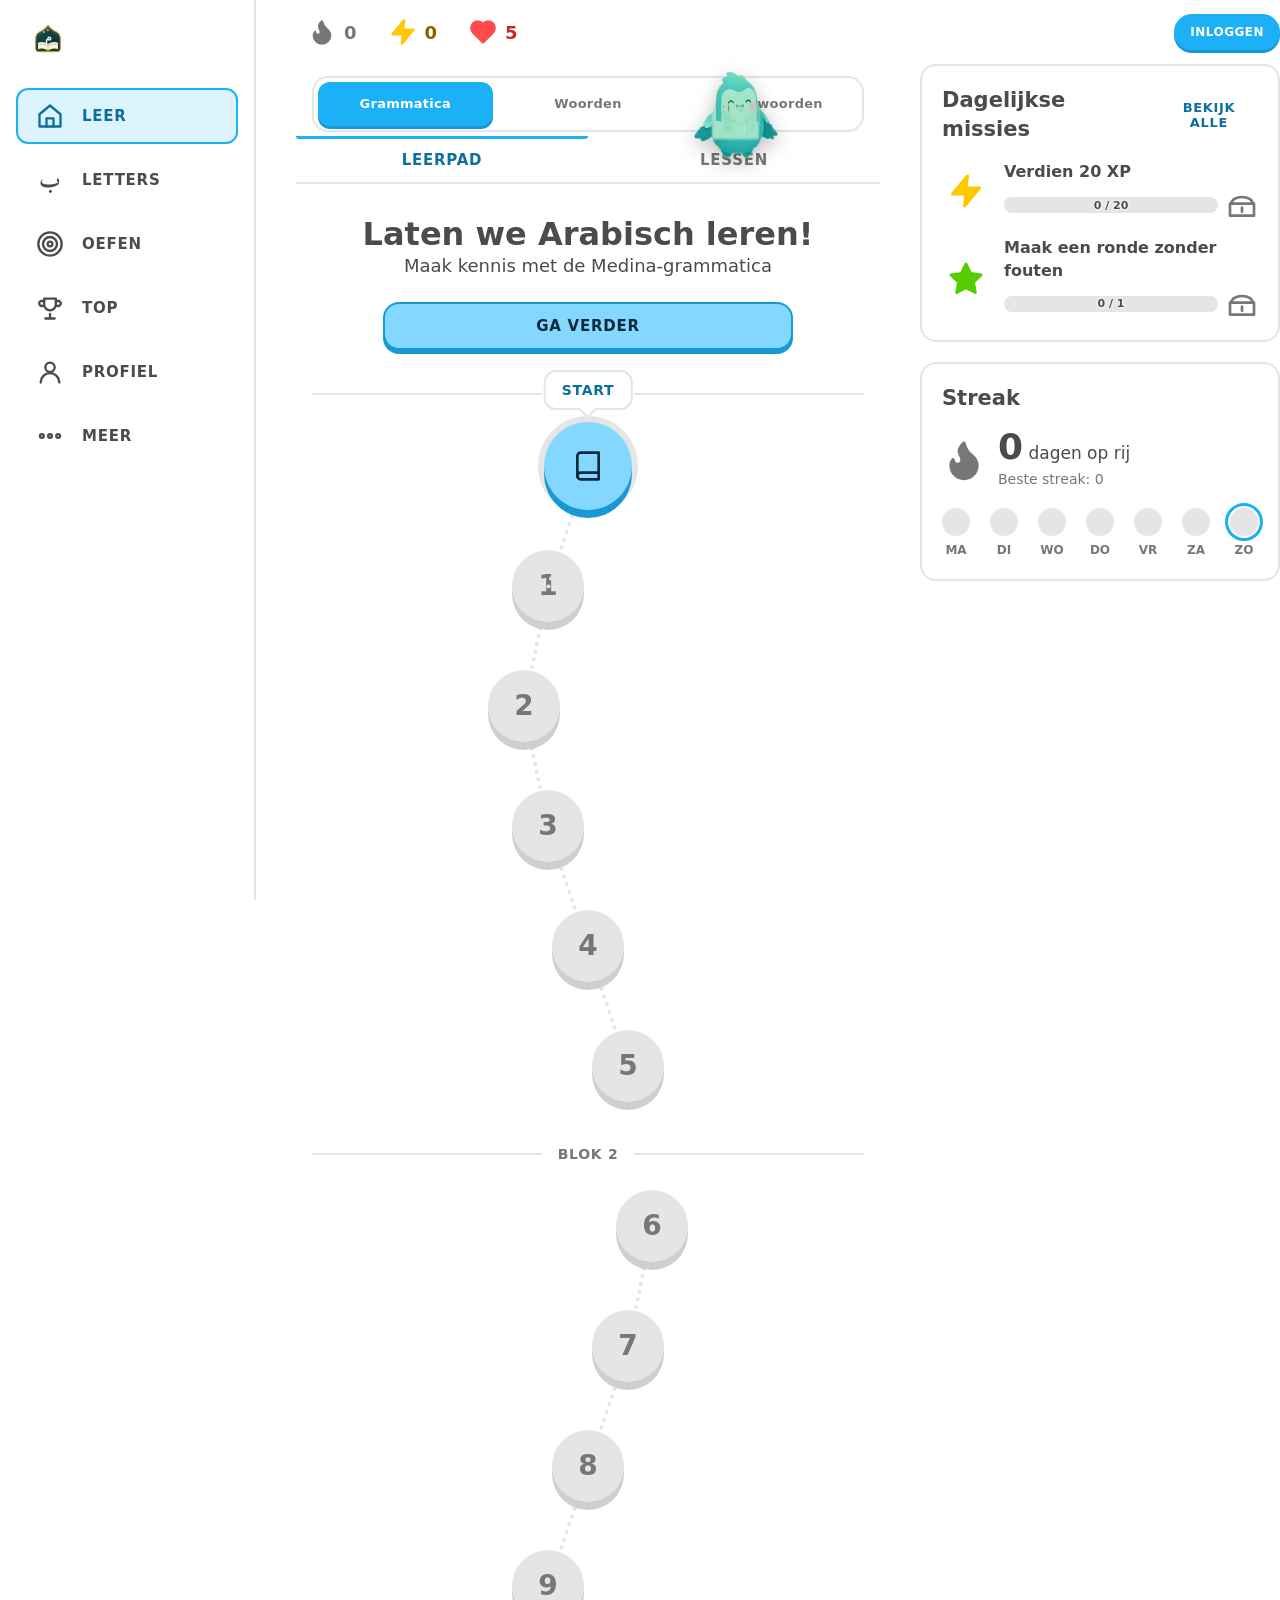
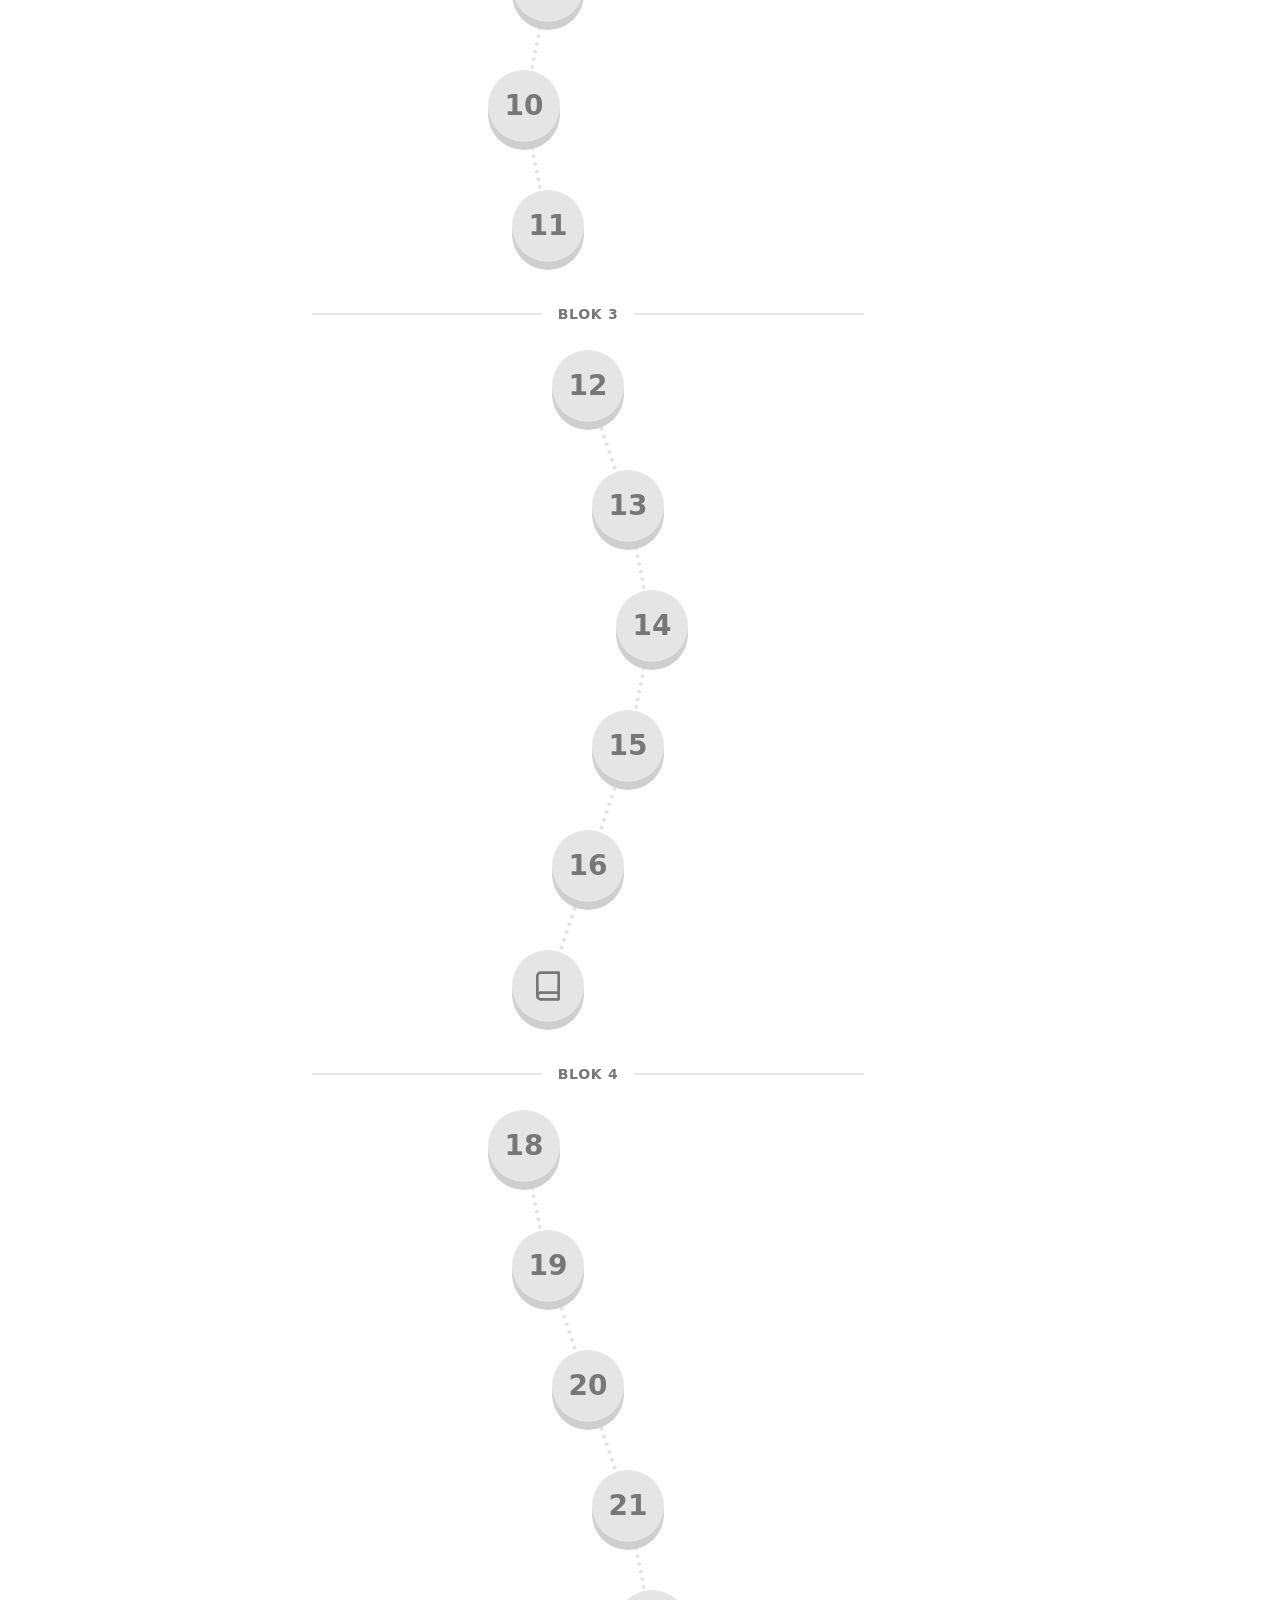
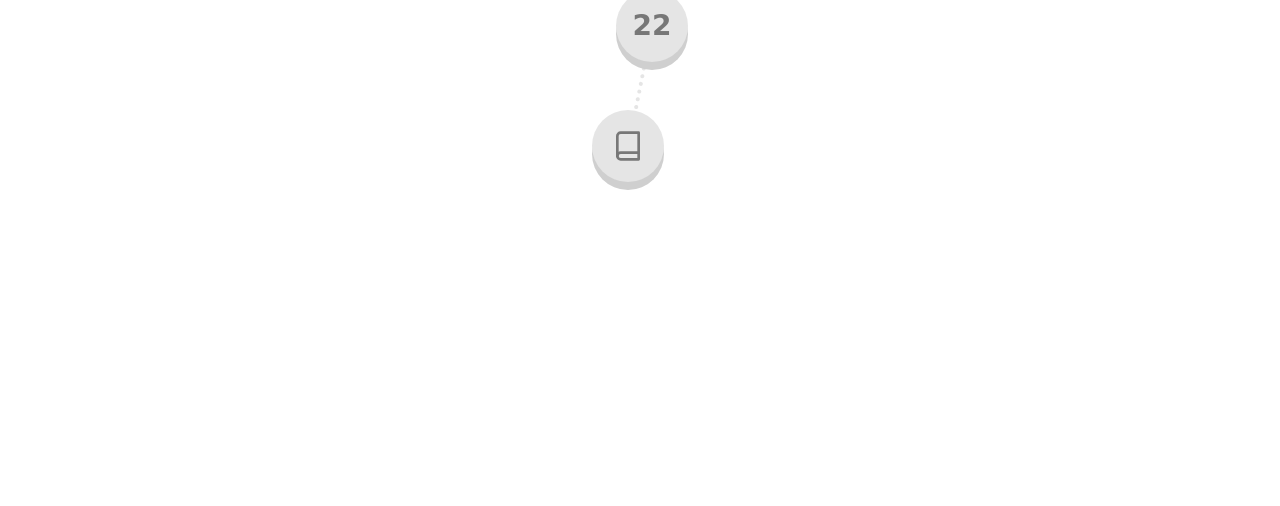
==== commit 2ff9d270: "Cache-bust werkwoorden stam-pad" ====
--- a/grammatica-test.html
+++ b/grammatica-test.html
@@ -15,7 +15,7 @@
   <link rel="stylesheet" href="grammatica-test-lab.css?v=19">
   <link rel="stylesheet" href="grammatica-test-play.css?v=23">
   <link rel="stylesheet" href="grammatica-test-vocab.css?v=21">
-  <link rel="stylesheet" href="verbs.css?v=3">
+  <link rel="stylesheet" href="verbs.css?v=20261116stem">
   <link rel="stylesheet" href="grammatica-test-letters.css?v=2">
   <link rel="stylesheet" href="auth.css?v=3">
   <link rel="stylesheet" href="leaderboard.css?v=2">
@@ -24,8 +24,8 @@
   <script defer src="lab_content.js?v=21"></script>
   <script defer src="lab_fill.js?v=21"></script>
   <script defer src="parse_data.js?v=20"></script>
-  <script defer src="verbs_data.js?v=5"></script>
-  <script defer src="grammatica-test-verbs.js?v=8"></script>
+  <script defer src="verbs_data.js?v=20261116stem"></script>
+  <script defer src="grammatica-test-verbs.js?v=20261116stem"></script>
   <script defer src="vocab_words.js?v=19"></script>
   <script defer src="grammatica-test-vocab.js?v=24"></script>
   <script defer src="grammatica-test-letters.js?v=8"></script>
@@ -33,7 +33,7 @@
   <script defer src="leaderboard.js?v=2"></script>
   <script defer src="auth-config.js?v=2"></script>
   <script defer src="auth.js?v=2"></script>
-  <script defer src="grammatica-test-home.js?v=33"></script>
+  <script defer src="grammatica-test-home.js?v=20261116stem"></script>
   <script defer src="mascot-core.js?v=23"></script>
   <script defer src="grammatica-test.js?v=8"></script>
   <script defer src="grammatica-test-sfx.js?v=23"></script>
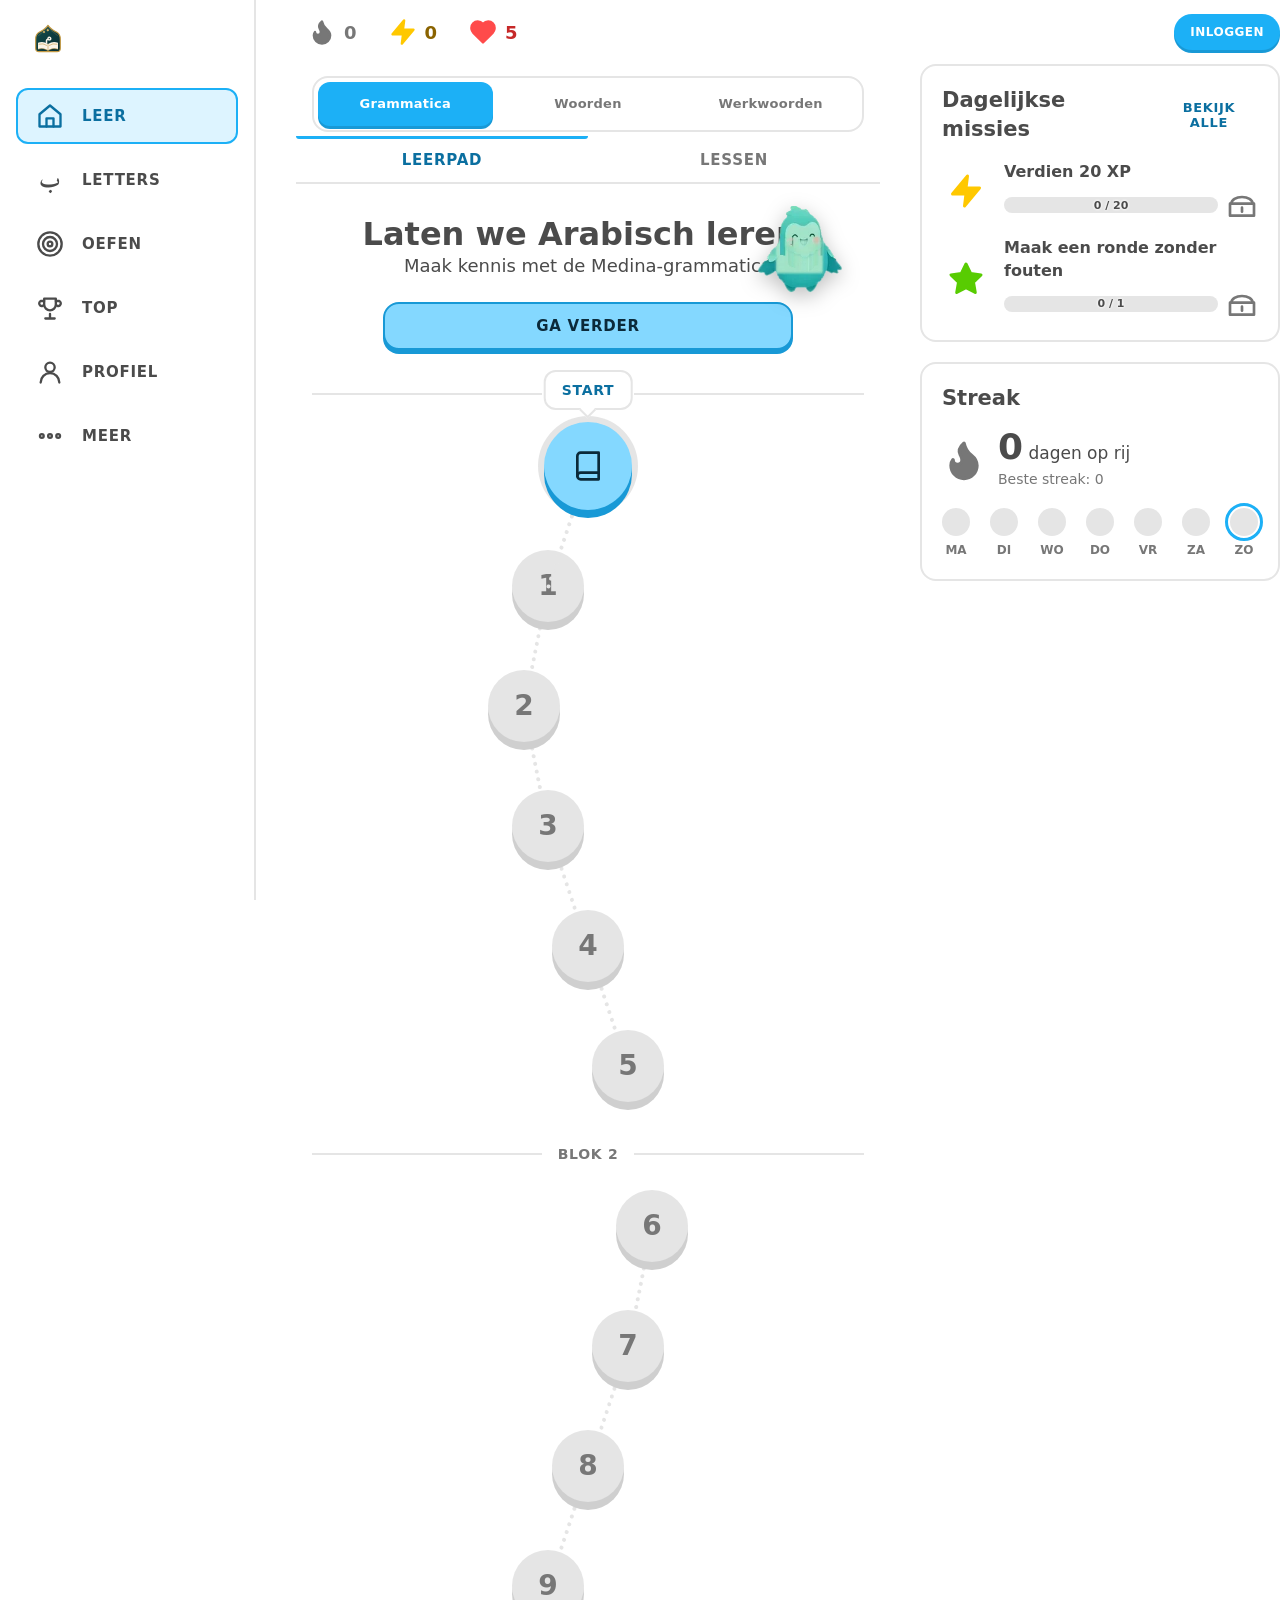
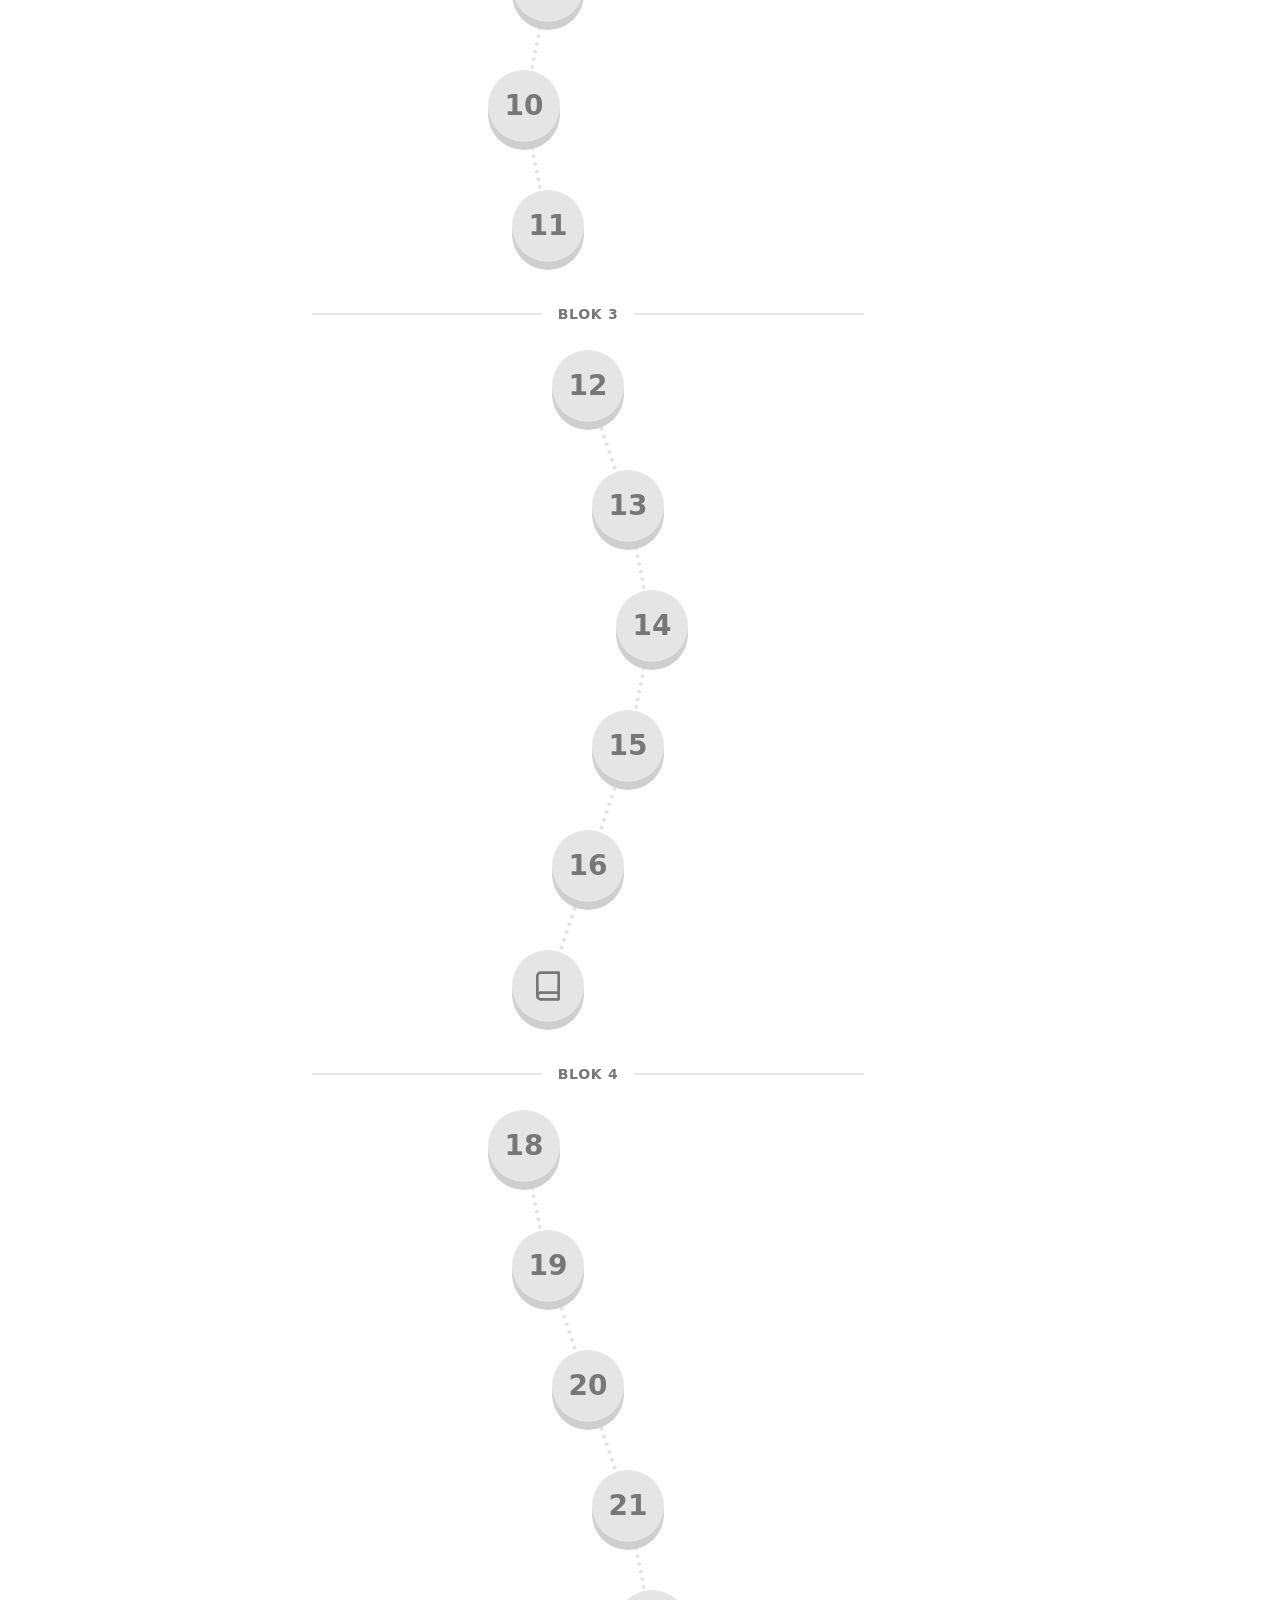
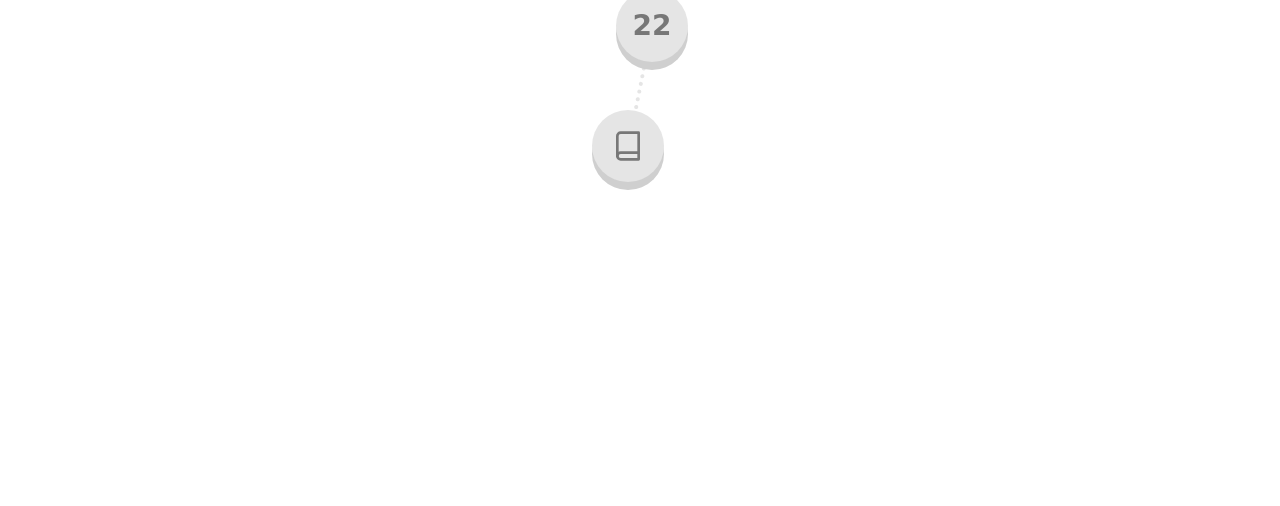
==== commit f21ff1cb: "Werkwoorden: nette lesbalk + duidelijke Controleer/Verder" ====
--- a/grammatica-test.html
+++ b/grammatica-test.html
@@ -15,7 +15,7 @@
   <link rel="stylesheet" href="grammatica-test-lab.css?v=19">
   <link rel="stylesheet" href="grammatica-test-play.css?v=23">
   <link rel="stylesheet" href="grammatica-test-vocab.css?v=21">
-  <link rel="stylesheet" href="verbs.css?v=20261116stem">
+  <link rel="stylesheet" href="verbs.css?v=20261116ui">
   <link rel="stylesheet" href="grammatica-test-letters.css?v=2">
   <link rel="stylesheet" href="auth.css?v=3">
   <link rel="stylesheet" href="leaderboard.css?v=2">
@@ -25,7 +25,7 @@
   <script defer src="lab_fill.js?v=21"></script>
   <script defer src="parse_data.js?v=20"></script>
   <script defer src="verbs_data.js?v=20261116stem"></script>
-  <script defer src="grammatica-test-verbs.js?v=20261116stem"></script>
+  <script defer src="grammatica-test-verbs.js?v=20261116ui"></script>
   <script defer src="vocab_words.js?v=19"></script>
   <script defer src="grammatica-test-vocab.js?v=24"></script>
   <script defer src="grammatica-test-letters.js?v=8"></script>
--- a/verbs.css
+++ b/verbs.css
@@ -1,3 +1,5 @@
+
+/* Werkwoorden UI */
 .vb-tip {
   background: var(--surface-2);
   border: 2px solid var(--line);
@@ -30,15 +32,18 @@
   margin: 8px 0 18px;
   line-height: 1.5;
 }
-.vb-prompt.ar { font-size: 1.85rem; }
+.vb-prompt.ar { font-size: 1.65rem; line-height: 1.7; padding: 8px 4px; }
 
-/* Lesbalk werkwoorden — geen overlap op smal scherm */
-.vb .vb-bar {
-  display: flex;
+/* Compacte lesbalk: X | voortgang | ⚡ | harten */
+.vb .vb-bar,
+.vb.gd-play .gd-lesson-bar.vb-bar {
+  display: flex !important;
   align-items: center;
   gap: 8px;
-  margin-bottom: 16px;
+  margin-bottom: 14px;
+  flex-wrap: nowrap;
 }
+.vb .vb-bar .vl-exit { flex: 0 0 auto; }
 .vb .vb-bar .gd-progress-wrap {
   flex: 1 1 auto;
   min-width: 0;
@@ -46,38 +51,55 @@
   flex-direction: column;
   gap: 4px;
 }
-.vb .vb-bar .gd-progress { width: 100%; height: 12px; }
+.vb .vb-bar .gd-progress-title { display: none !important; }
+.vb .vb-bar .gd-progress { width: 100%; height: 12px; border-radius: 999px; }
 .vb .vb-qcount {
-  font-size: 12px;
+  font-size: 11px;
   font-weight: 700;
   color: var(--muted, #9aafab);
   line-height: 1.2;
+  white-space: nowrap;
+  overflow: hidden;
+  text-overflow: ellipsis;
 }
 .vb .vb-bar .gd-fast {
   flex: 0 0 auto;
+  width: 44px;
   min-width: 44px;
-  min-height: 44px;
-  padding: 8px;
-  font-size: 16px;
+  height: 44px;
+  padding: 0;
+  border-radius: 12px;
+  font-size: 18px;
+  line-height: 1;
+  display: grid;
+  place-items: center;
 }
 .vb .vb-bar .gd-bar-hearts {
   flex: 0 0 auto;
   display: flex;
-  gap: 2px;
+  gap: 1px;
+  max-width: 30vw;
+  overflow: hidden;
 }
+.vb .vb-bar .gd-bar-hearts .gd-icon { width: 16px; height: 16px; }
+
+/* Acties onderaan duidelijk */
 .vb .gd-task-actions {
-  margin-top: 20px;
+  margin-top: 18px;
   position: relative;
-  z-index: 2;
+  z-index: 3;
 }
-.vb .gd-task-actions .gd-primary {
+.vb .gd-task-actions .gd-primary,
+.vb .gd-feedback-inner .gd-primary {
   min-height: 52px;
   font-weight: 800;
   letter-spacing: .04em;
   text-transform: uppercase;
+  width: 100%;
 }
-.vb .vb-prompt.ar {
-  font-size: 1.65rem;
-  line-height: 1.7;
-  padding: 8px 4px;
+.vb .gd-feedback-sheet {
+  margin-top: 12px;
 }
+.vb .gd-card.gd-task {
+  padding-bottom: 8px;
+}
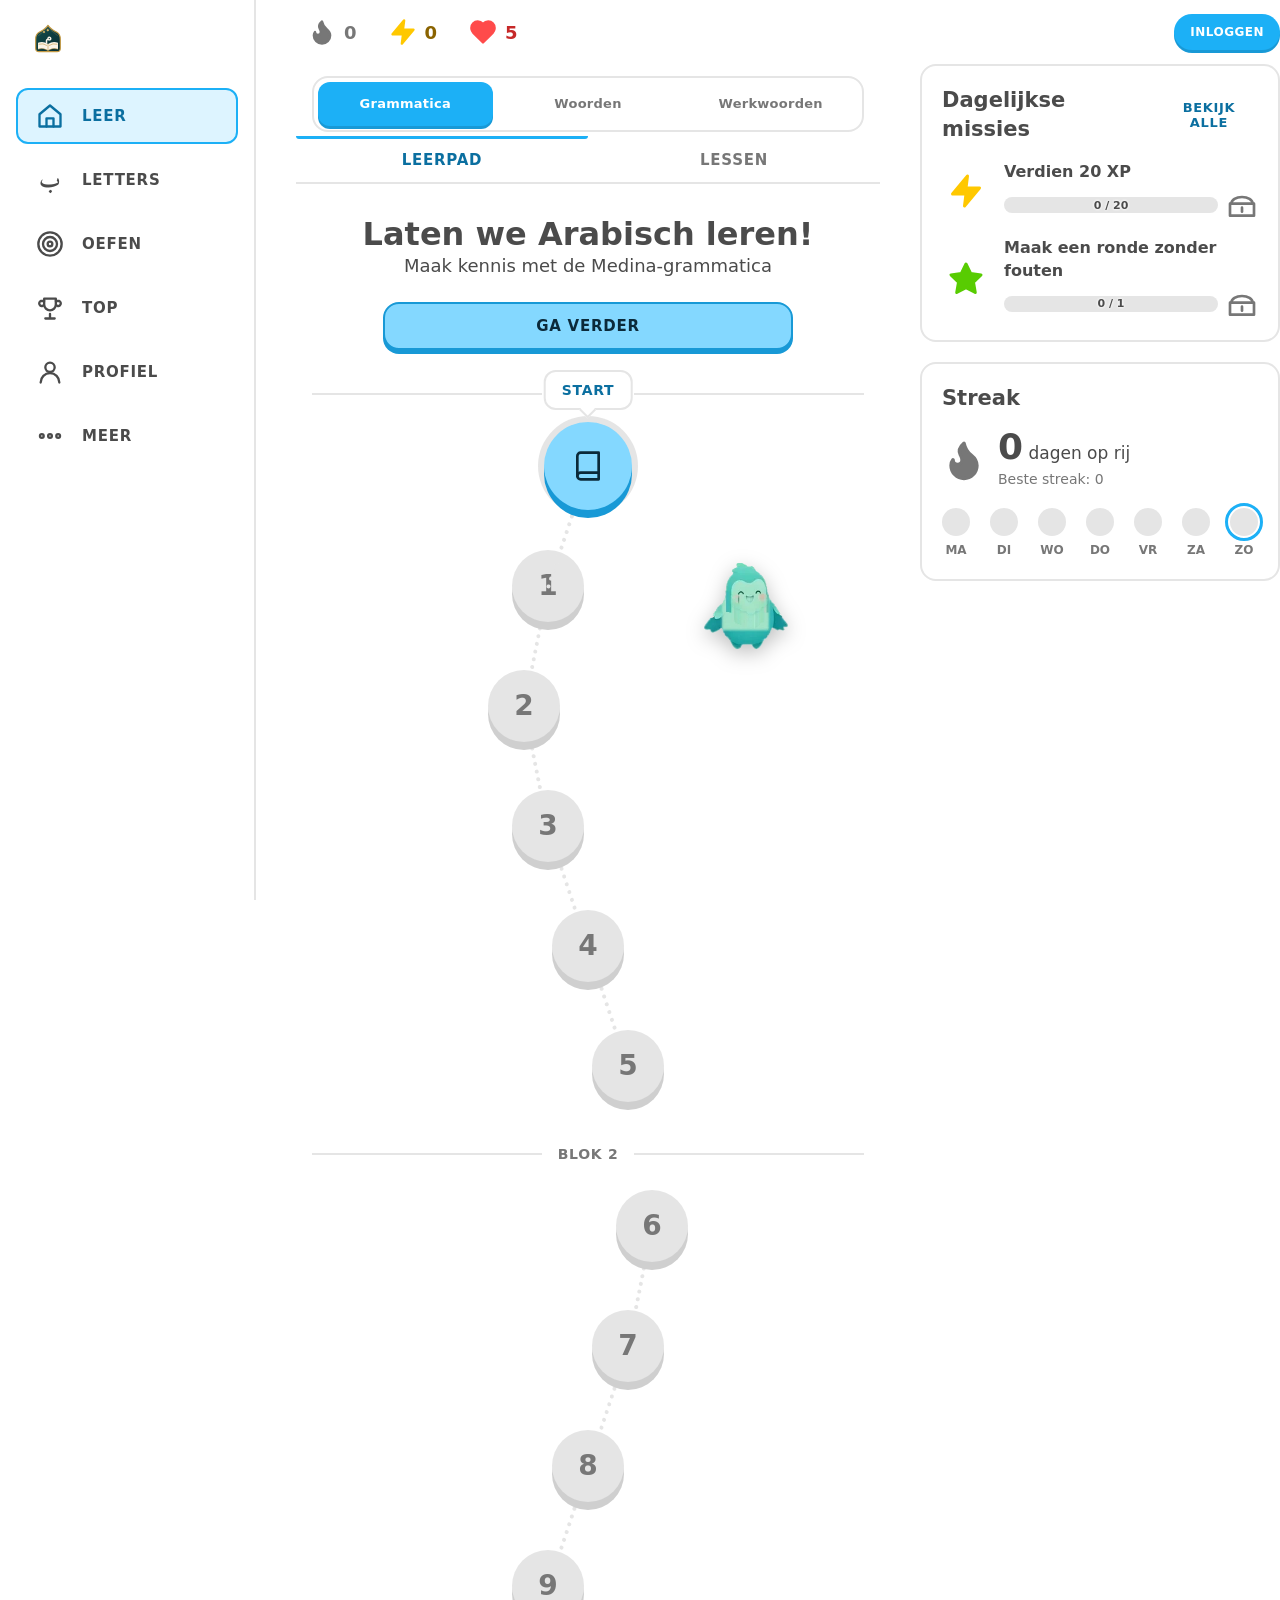
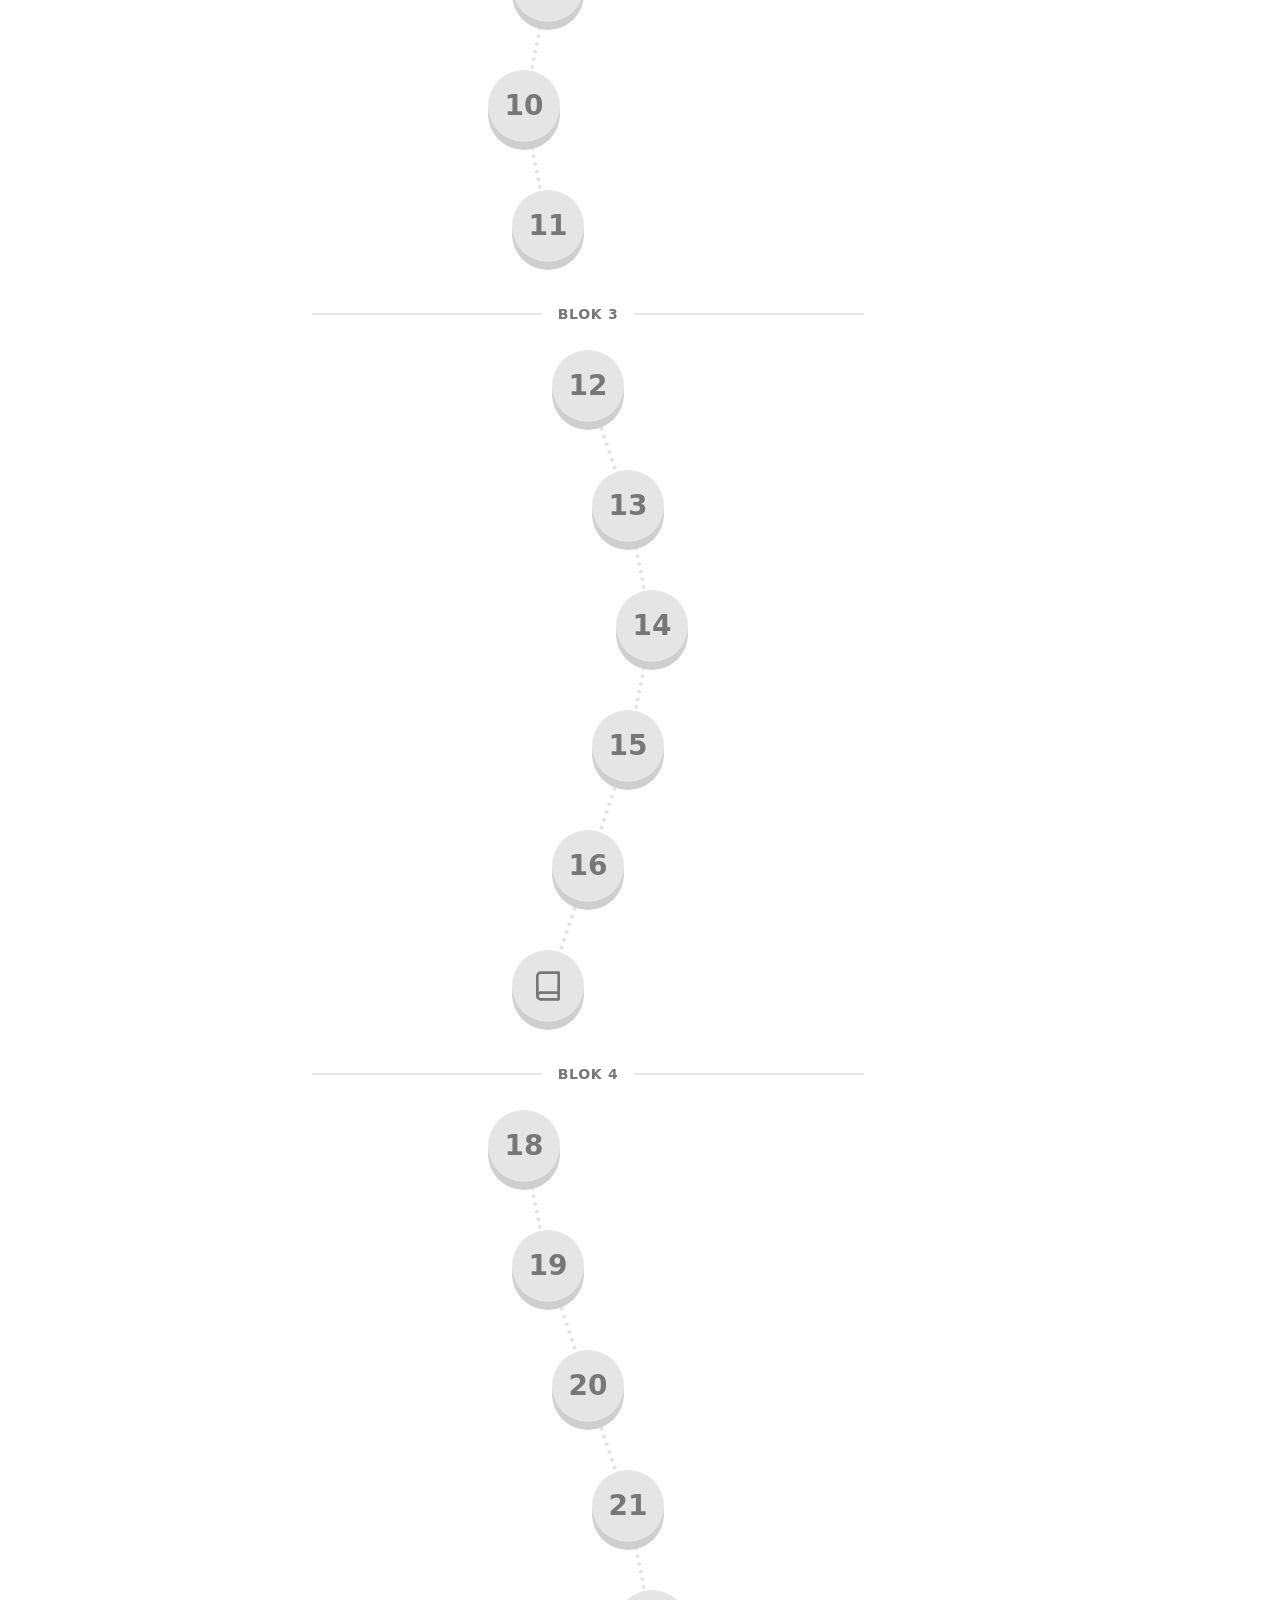
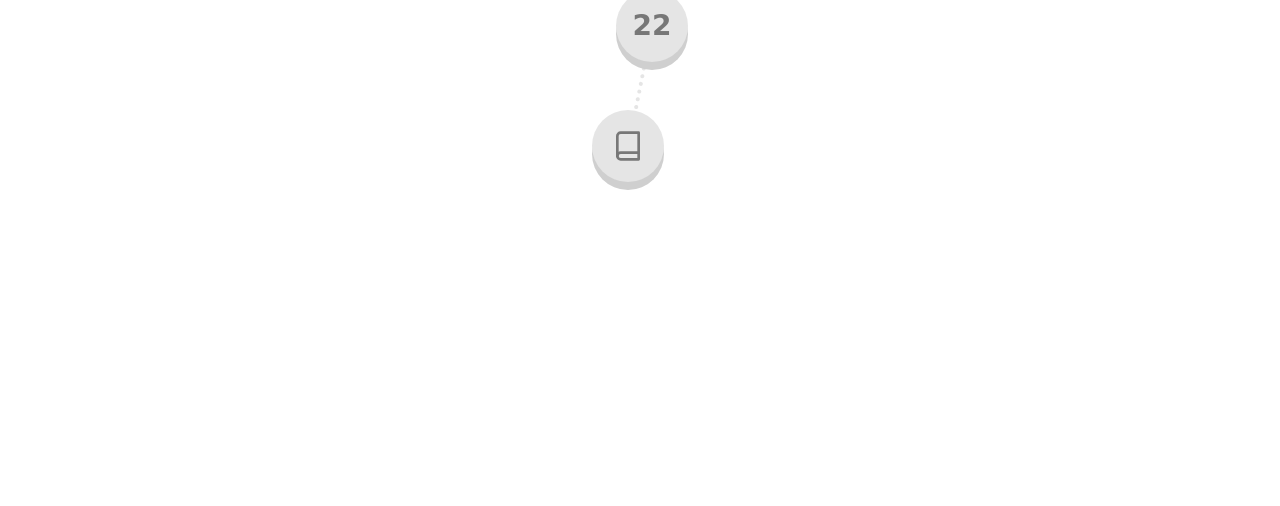
==== commit da011f98: "Woordenschat: Duolingo-stijl oefeningen met plaatjes" ====
--- a/grammatica-test.html
+++ b/grammatica-test.html
@@ -14,7 +14,7 @@
   <link rel="stylesheet" href="grammatica-test-lesson-skin.css?v=21">
   <link rel="stylesheet" href="grammatica-test-lab.css?v=19">
   <link rel="stylesheet" href="grammatica-test-play.css?v=23">
-  <link rel="stylesheet" href="grammatica-test-vocab.css?v=21">
+  <link rel="stylesheet" href="grammatica-test-vocab.css?v=20261118pic">
   <link rel="stylesheet" href="verbs.css?v=20261116ui">
   <link rel="stylesheet" href="grammatica-test-letters.css?v=2">
   <link rel="stylesheet" href="auth.css?v=3">
@@ -27,7 +27,7 @@
   <script defer src="verbs_data.js?v=20261116stem"></script>
   <script defer src="grammatica-test-verbs.js?v=20261116ui"></script>
   <script defer src="vocab_words.js?v=19"></script>
-  <script defer src="grammatica-test-vocab.js?v=24"></script>
+  <script defer src="grammatica-test-vocab.js?v=20261118pic"></script>
   <script defer src="grammatica-test-letters.js?v=8"></script>
   <script defer src="grammatica-test-parse.js?v=22"></script>
   <script defer src="leaderboard.js?v=2"></script>
--- a/grammatica-test-lab.css
+++ b/grammatica-test-lab.css
@@ -92,3 +92,13 @@
 .gd-lab-kop { margin-top: 4px; }
 .gd-lab-card { margin-top: 6px; }
 .gd-lab-p strong { color: var(--text); }
+
+/* Termenlijst bij zinsontleding */
+.gd-glossary { margin: 14px 0 4px; border: 2px solid var(--line); border-radius: var(--radius); background: var(--surface); overflow: hidden; }
+.gd-glossary summary { cursor: pointer; padding: 12px 16px; font-weight: 800; color: var(--blue-ink); list-style: none; display: flex; justify-content: space-between; }
+.gd-glossary summary::-webkit-details-marker { display: none; }
+.gd-glossary summary::after { content: '+'; font-size: 20px; line-height: 1; }
+.gd-glossary[open] summary::after { content: '–'; }
+.gd-glossary dl { margin: 0; padding: 0 16px 12px; display: grid; gap: 8px; }
+.gd-glossary dt { font-weight: 800; color: var(--text); }
+.gd-glossary dd { margin: 0 0 2px; color: var(--muted); font-size: 14px; line-height: 1.45; }
--- a/grammatica-test-play.css
+++ b/grammatica-test-play.css
@@ -76,7 +76,7 @@
 
 .gd-pbank { display: flex; flex-wrap: wrap; justify-content: center; gap: 8px; margin-top: 12px; }
 .gd-plab {
-  min-height: 44px; padding: 8px 14px; font: 800 14px var(--font-ui, sans-serif); text-transform: lowercase; touch-action: none;
+  min-height: 44px; padding: 8px 14px; font: 800 14px var(--font-ui, sans-serif); touch-action: none;
   border: 2px solid var(--line, #d5ddd7); border-bottom-width: 4px; border-radius: 14px;
   background: var(--surface, #fff); color: var(--text, #222); cursor: grab;
 }
--- a/grammatica-test-vocab.css
+++ b/grammatica-test-vocab.css
@@ -81,3 +81,38 @@
 .vl .gd-result-grid span { background:var(--surface-2); color:var(--text); border:2px solid var(--line); }
 .vl .gd-result-grid strong { color:var(--text); }
 .vl .gd-result-grid small { color:var(--muted); }
+
+/* Duolingo-stijl plaatjes in woordenschat */
+.vl-pic { display:flex; justify-content:center; margin: 8px 0 14px; }
+.vl-pic img {
+  width: min(220px, 70vw);
+  height: min(160px, 40vw);
+  object-fit: cover;
+  border-radius: 16px;
+  border: 2px solid var(--line);
+  box-shadow: 0 4px 0 var(--line-shade, rgba(0,0,0,.12));
+}
+.vl-pic-side img { width: min(140px, 42vw); height: min(100px, 28vw); }
+.vl-pic-prompt img { width: min(240px, 78vw); height: min(170px, 45vw); }
+.vl-pic-grid {
+  display: grid !important;
+  grid-template-columns: 1fr 1fr;
+  gap: 12px;
+}
+.vl-pic-opt {
+  padding: 8px !important;
+  min-height: 120px;
+  display: flex !important;
+  align-items: center;
+  justify-content: center;
+}
+.vl-pic-opt img {
+  width: 100%;
+  height: 110px;
+  object-fit: cover;
+  border-radius: 12px;
+  pointer-events: none;
+}
+.vl-pic-opt.selected { outline: 3px solid var(--blue); }
+.vl-pic-opt.correct { outline: 3px solid var(--green, #58CC02); }
+.vl-pic-opt.wrong { outline: 3px solid var(--red, #ff4b4b); }
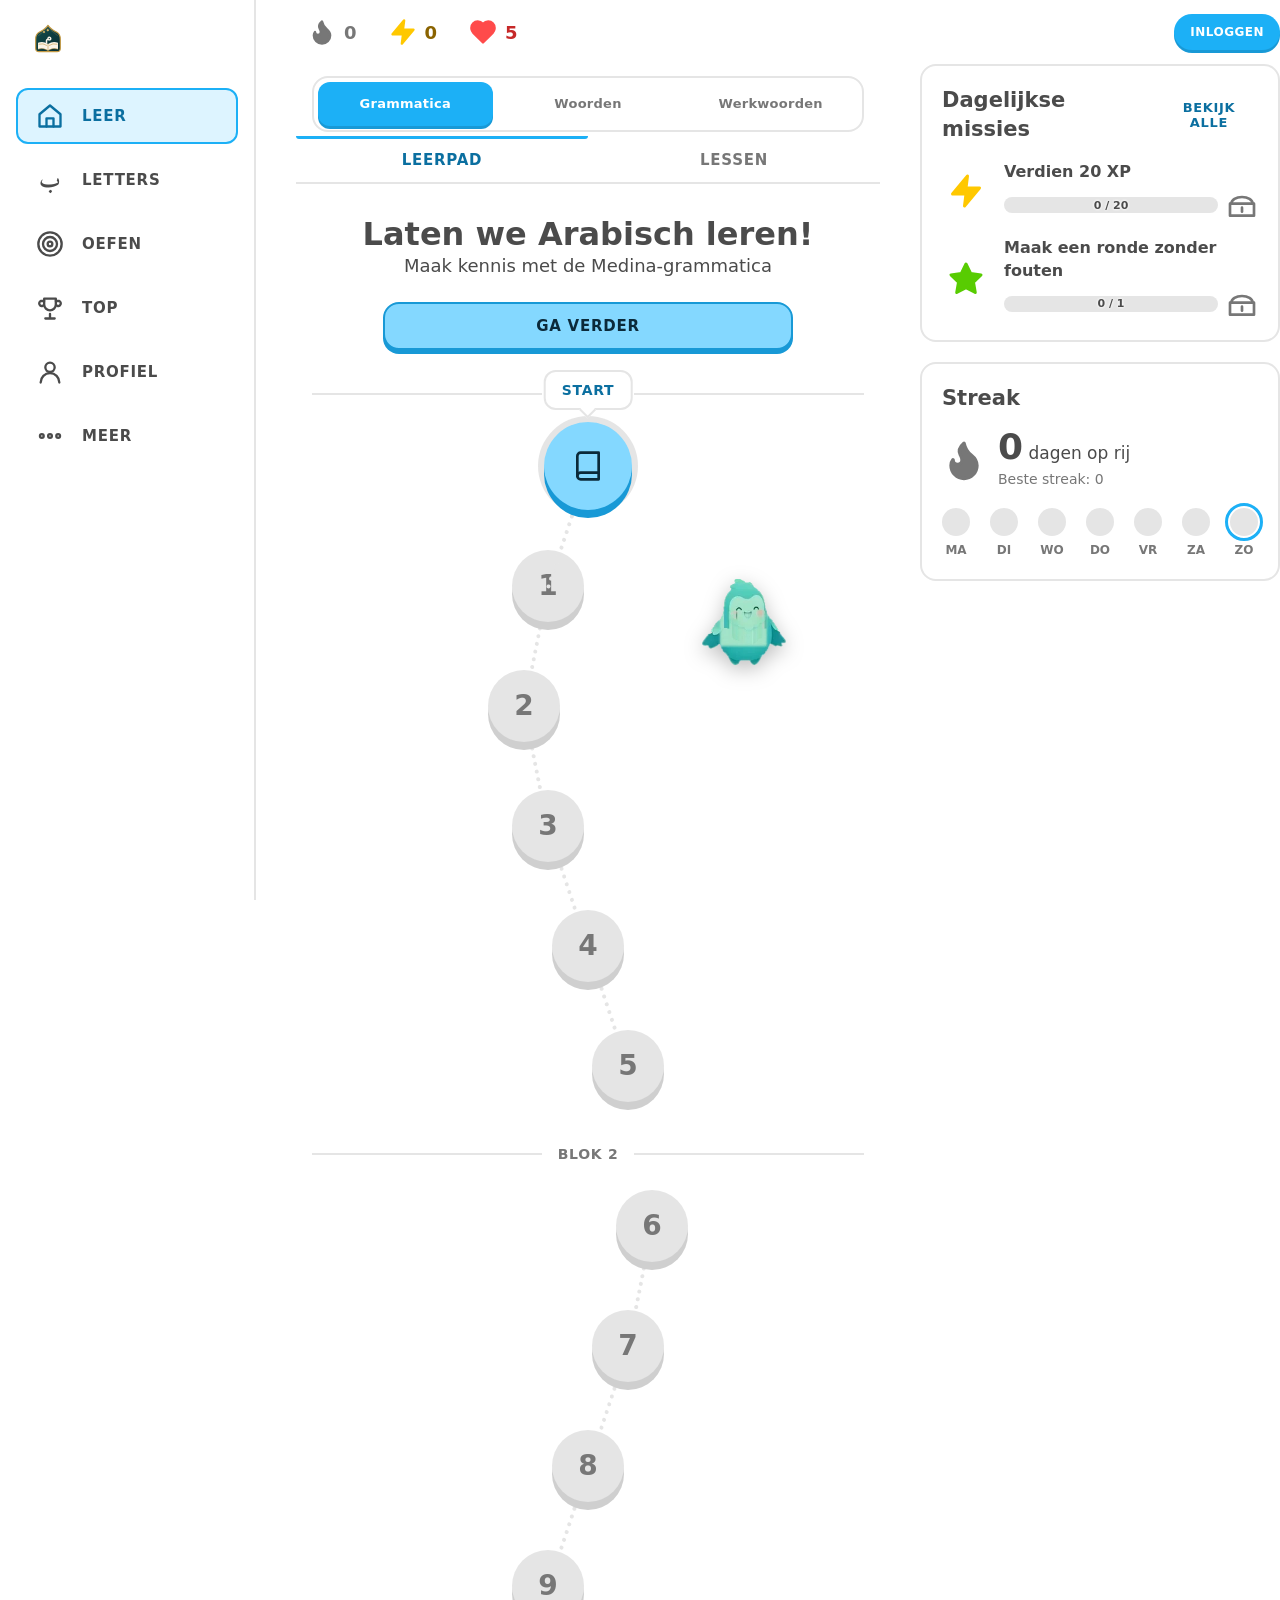
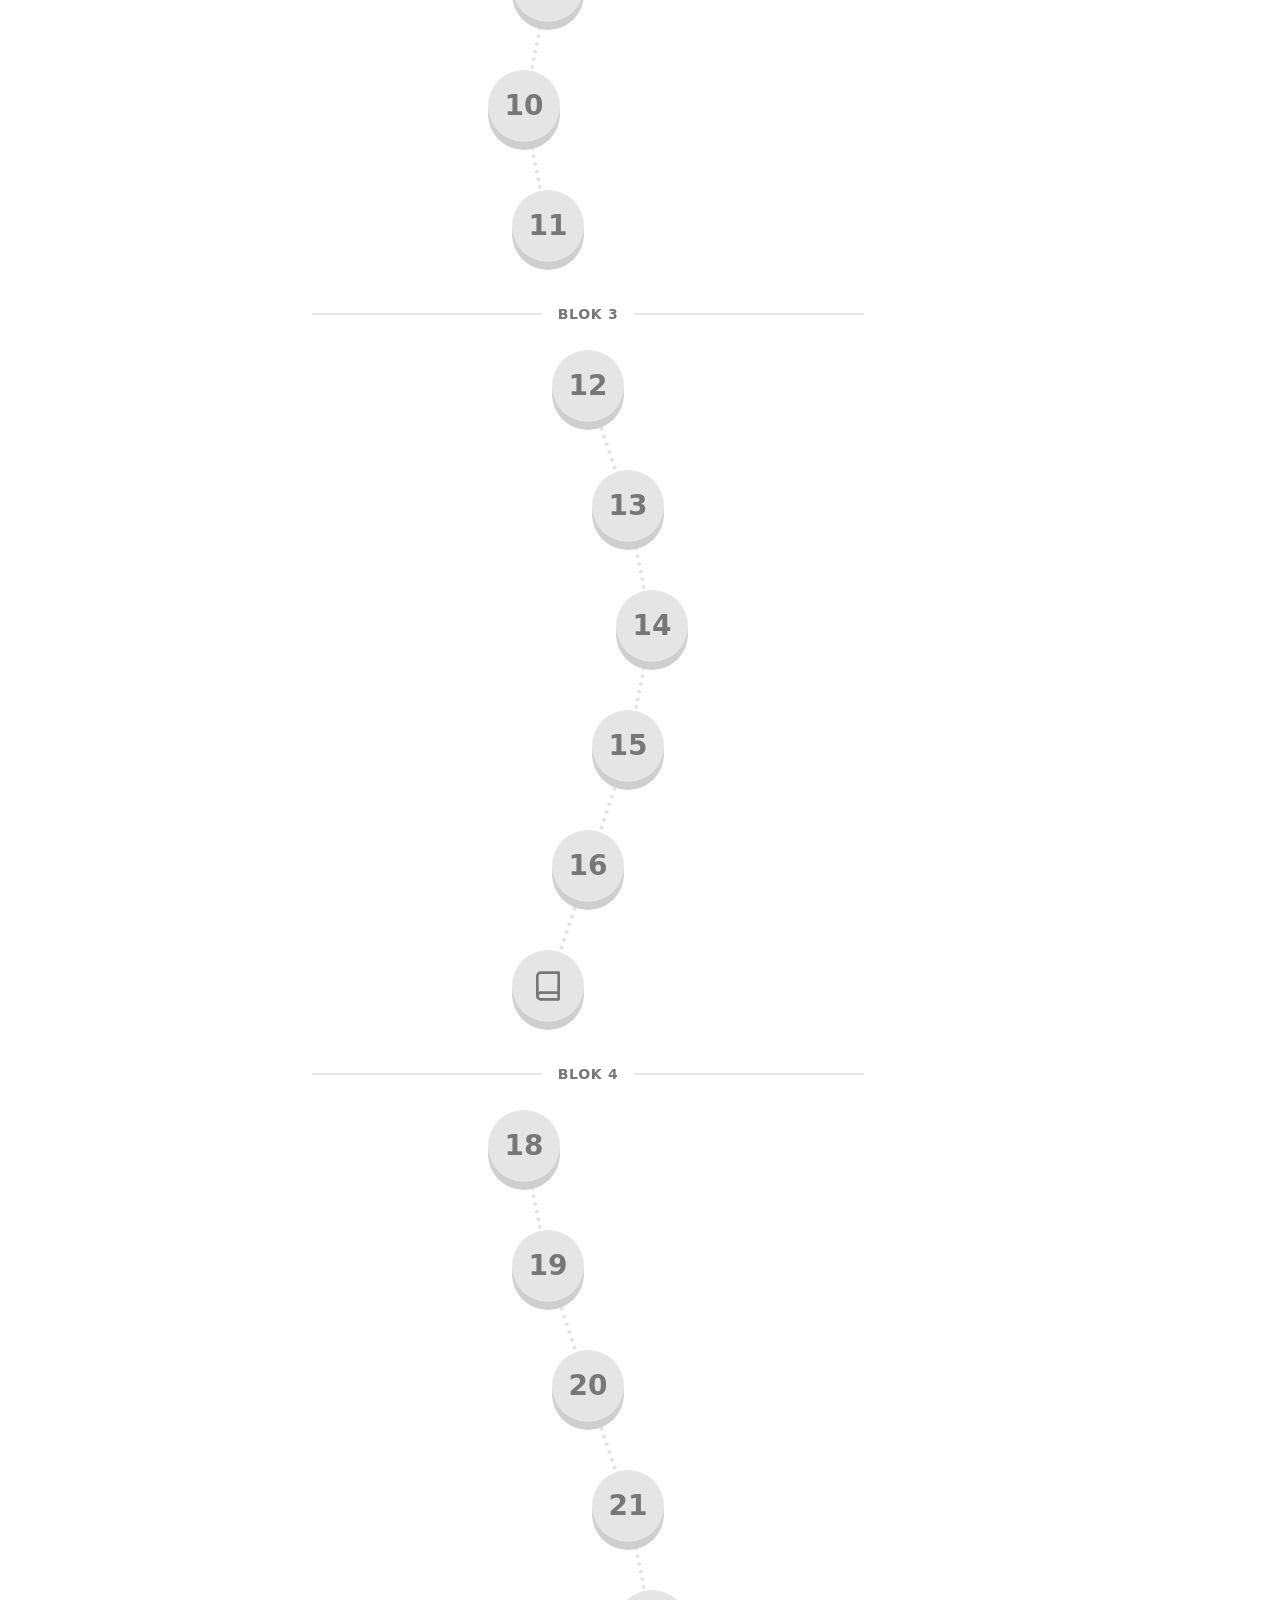
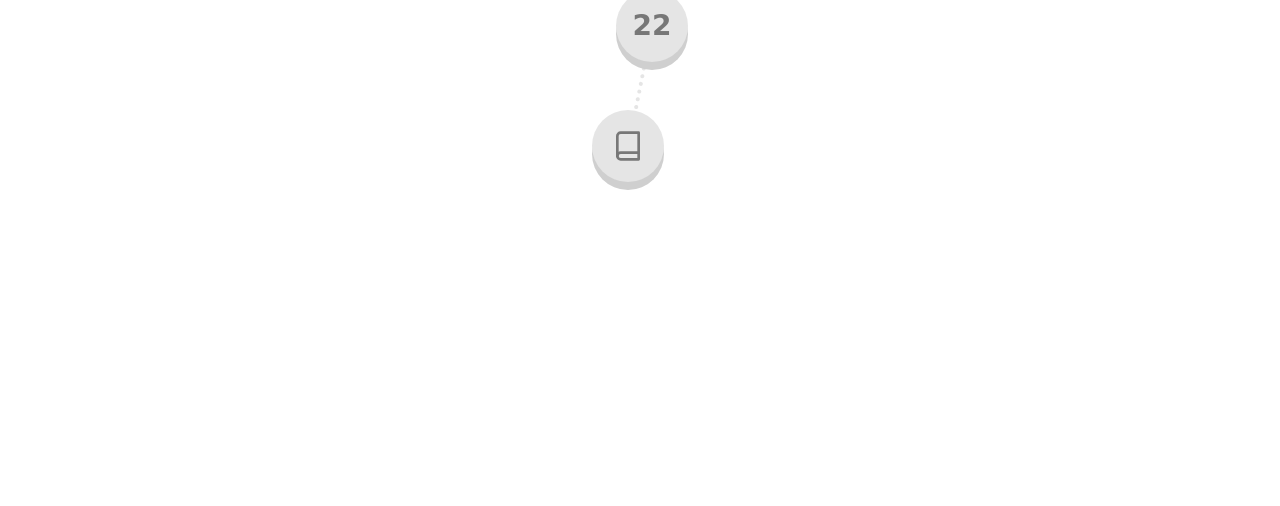
==== commit f15c7ce0: "Woordenschat: foto's/kleuren/badges, 2x2 beeldkeuze + beeldherkenning, uitspraak, foutherhaling en v" ====
--- a/grammatica-test.html
+++ b/grammatica-test.html
@@ -14,7 +14,7 @@
   <link rel="stylesheet" href="grammatica-test-lesson-skin.css?v=21">
   <link rel="stylesheet" href="grammatica-test-lab.css?v=19">
   <link rel="stylesheet" href="grammatica-test-play.css?v=23">
-  <link rel="stylesheet" href="grammatica-test-vocab.css?v=20261118pic">
+  <link rel="stylesheet" href="grammatica-test-vocab.css?v=20261120pic">
   <link rel="stylesheet" href="verbs.css?v=20261116ui">
   <link rel="stylesheet" href="grammatica-test-letters.css?v=2">
   <link rel="stylesheet" href="auth.css?v=3">
@@ -27,7 +27,7 @@
   <script defer src="verbs_data.js?v=20261116stem"></script>
   <script defer src="grammatica-test-verbs.js?v=20261116ui"></script>
   <script defer src="vocab_words.js?v=19"></script>
-  <script defer src="grammatica-test-vocab.js?v=20261118pic"></script>
+  <script defer src="grammatica-test-vocab.js?v=20261120pic"></script>
   <script defer src="grammatica-test-letters.js?v=8"></script>
   <script defer src="grammatica-test-parse.js?v=22"></script>
   <script defer src="leaderboard.js?v=2"></script>
--- a/grammatica-test-vocab.css
+++ b/grammatica-test-vocab.css
@@ -1,4 +1,4 @@
-/* Woordenschat-leerpad in het Grammatica Lab: schakelaar, woordenlijst en oefenrondes. */
+/* Woordenschat-leerpad in het Grammatica Lab: schakelaar, woordenlijst, visuele opgaves en oefenrondes. */
 
 /* ---- schakelaar Grammatica / Woordenschat ---- */
 .lh-pathswitch { display:flex; gap:8px; padding:4px; margin:12px 16px 4px; border:2px solid var(--line); border-radius:var(--radius); background:var(--surface); }
@@ -11,7 +11,7 @@
 .lh-pswitch:focus-visible { outline:3px solid var(--blue); outline-offset:2px; }
 .lh-banner.vocab { background:#CE82FF; box-shadow:0 4px 0 #A568CC; }
 
-/* ---- uitleg/woorden/oefening ---- */
+/* ---- lesbalk ---- */
 body.lh-skin .vl .vl-exit {
   width:44px; height:44px; flex:none; display:grid; place-items:center; padding:0; border:0; border-radius:12px;
   background:transparent; color:var(--muted); cursor:pointer;
@@ -19,100 +19,233 @@
 body.lh-skin .vl .vl-exit:hover { background:var(--surface-2); color:var(--text); }
 body.lh-skin .vl .vl-exit:focus-visible { outline:3px solid var(--blue); outline-offset:2px; }
 body.lh-skin .vl .vl-exit .gd-icon { width:24px; height:24px; }
-.vl .gd-lesson-bar { display:flex; align-items:center; gap:12px; margin-bottom:24px; }
+.vl .gd-lesson-bar { display:flex; align-items:center; gap:12px; margin-bottom:20px; }
 .vl .gd-progress-wrap { flex:1 1 auto; min-width:0; }
-.vl .gd-progress-title { display:flex; justify-content:space-between; gap:8px; white-space:nowrap; margin-bottom:8px; font-size:13px; }
+.vl .gd-progress-title { display:flex; justify-content:space-between; gap:8px; white-space:nowrap; margin-bottom:8px; font-size:13px; font-weight:800; }
 .vl .gd-progress { height:16px; border-radius:8px; background:var(--line); overflow:hidden; }
 .vl .gd-progress span { display:block; height:100%; background:var(--green); border-radius:8px; transition:width .25s; }
 .vl .gd-bar-hearts { display:flex; gap:3px; align-items:center; flex:none; }
 .vl .gd-bar-hearts .gd-icon { width:19px; height:19px; }
-.vl .gd-bar-hearts .alive, .vl .gd-bar-hearts .half { color:#FF4B4B; opacity:1; } .vl .gd-bar-hearts .alive svg { fill:#FF4B4B; }
+.vl .gd-bar-hearts .alive, .vl .gd-bar-hearts .half { color:#FF4B4B; opacity:1; }
+.vl .gd-bar-hearts .alive svg { fill:#FF4B4B; }
 .vl .gd-bar-hearts .lost { color:var(--muted,#8b949e); opacity:.35; }
+
+/* ---- opgave header & labels ---- */
+.vl-task-header { margin-bottom:12px; text-align:center; }
+.vl-task-tag {
+  display:inline-block; padding:4px 10px; margin-bottom:8px; border-radius:999px;
+  background:var(--surface-2); border:1px solid var(--line); color:var(--blue);
+  font:800 12px var(--font-ui); letter-spacing:.04em; text-transform:uppercase;
+}
+.vl .gd-subinstruction { font:700 14px var(--font-ui); color:var(--muted); margin:4px 0 12px; }
+
+/* ---- held-afbeelding (pic2ar) ---- */
+.vl-hero-visual {
+  margin:10px auto 18px; max-width:380px; width:100%; border-radius:18px;
+  border:2px solid var(--line); border-bottom-width:4px; overflow:hidden;
+  background:var(--surface-2); box-shadow:0 4px 14px rgba(0,0,0,0.08);
+}
+.vl-hero-img {
+  width:100%; height:180px; object-fit:cover; display:block; transition:transform .2s;
+}
+@media (max-width:430px) {
+  .vl-hero-img { height:145px; }
+}
+@media (max-height:700px) {
+  .vl-hero-img { height:125px; }
+}
+.vl-hero-color {
+  display:flex; flex-direction:column; align-items:center; justify-content:center; gap:10px;
+  padding:20px; border-radius:18px; border:2px solid var(--line); border-bottom-width:4px;
+  background:var(--surface-2); margin:10px auto 18px; max-width:340px; width:100%;
+}
+.vl-hero-swatch {
+  width:72px; height:72px; border-radius:50%; box-shadow:0 4px 14px rgba(0,0,0,0.18);
+}
+.vl-hero-color-name { font-size:18px; font-weight:800; color:var(--text); text-transform:capitalize; }
+.vl-hero-badge {
+  display:flex; flex-direction:column; align-items:center; justify-content:center; gap:8px;
+  padding:18px; border-radius:18px; border:2px solid var(--line); border-bottom-width:4px;
+  background:var(--surface-2); margin:10px auto 18px; max-width:340px; width:100%;
+}
+.vl-hero-emoji { font-size:52px; line-height:1; }
+.vl-hero-badgelb { font:800 16px var(--font-ui); color:var(--muted); }
+
+/* ---- 2x2 foto-grid (ar2img) ---- */
+.vl-pic-grid {
+  display:grid !important;
+  grid-template-columns:1fr 1fr;
+  gap:12px;
+}
+.vl-pic-opt {
+  padding:8px 8px 10px !important;
+  min-height:132px;
+  display:flex !important;
+  flex-direction:column;
+  align-items:center;
+  justify-content:center;
+  gap:6px;
+}
+.vl-pic-opt img {
+  width:100%;
+  height:104px;
+  object-fit:cover;
+  border-radius:12px;
+  pointer-events:none;
+}
+.vl-pic-opt-lbl {
+  font:800 13px/1.2 var(--font-ui);
+  color:var(--muted);
+  text-align:center;
+  pointer-events:none;
+}
+.vl-pic-opt.selected { outline:3px solid var(--blue); }
+.vl-pic-opt.correct { outline:3px solid var(--green, #58CC02); }
+.vl-pic-opt.wrong { outline:3px solid var(--red, #ff4b4b); }
+
+/* ---- vraagkaarten (ar2nl, nl2ar) met visuele kaart ---- */
+.vl-question-box {
+  display:flex; flex-direction:column; align-items:center; gap:10px; margin-bottom:16px;
+}
+.vl-q-photo {
+  width:100%; max-width:320px; height:120px; border-radius:14px; overflow:hidden;
+  border:2px solid var(--line); border-bottom-width:3px; background:var(--surface-2);
+}
+.vl-q-photo img { width:100%; height:100%; object-fit:cover; display:block; }
+.vl-q-color { display:flex; justify-content:center; padding:4px; }
+.vl-swatch-dot { width:34px; height:34px; border-radius:50%; box-shadow:0 2px 6px rgba(0,0,0,0.15); }
+.vl-q-badge { font-size:36px; line-height:1; margin:2px 0; }
+
+.vl .gd-nl-question {
+  width:100%; margin:0; padding:16px 18px; border:2px solid var(--line); border-bottom-width:4px;
+  border-radius:var(--radius); background:var(--surface-2); font:800 20px/1.4 var(--font-ui);
+  color:var(--text); text-align:center;
+}
+.vl .gd-ar-question {
+  display:flex; align-items:center; justify-content:center; gap:12px; min-height:84px; width:100%;
+  margin:0; font-size:42px; line-height:1.4; color:var(--text);
+}
+.vl-speak-inline { margin-inline-start:4px; }
+
+/* ---- opties (knoppen) ---- */
 .vl .gd-options { display:grid; gap:12px; }
-.vl .gd-option { width:100%; min-height:56px; padding:12px 16px; text-align:left; cursor:pointer; }
-.vl .gd-option-ar { text-align:center; font-size:26px; }
-.vl .gd-option.correct { border-color:var(--green); color:var(--green); background:var(--surface); }
-.vl .gd-option.wrong { border-color:var(--red); color:var(--red-ink); }
+.vl .gd-option {
+  width:100%; min-height:56px; padding:12px 18px; text-align:left; cursor:pointer;
+  border:2px solid var(--line); border-bottom-width:4px; border-radius:var(--radius);
+  background:var(--surface); color:var(--text); font:700 17px var(--font-ui);
+  transition:background .15s, border-color .15s, transform .08s;
+}
+.vl .gd-option:hover:not(:disabled) { background:var(--surface-2); }
+.vl .gd-option:active:not(:disabled) { transform:translateY(2px); border-bottom-width:2px; }
+.vl .gd-option-ar { text-align:center; font-family:var(--font-ar); font-size:28px; line-height:1.4; }
+.vl .gd-option.selected { border-color:var(--blue); background:var(--surface-2); color:var(--blue-ink); }
+.vl .gd-option.correct, .vl .gd-option.correct.selected { border-color:var(--green); color:var(--green); background:var(--surface); }
+.vl .gd-option.wrong, .vl .gd-option.wrong.selected { border-color:var(--red); color:var(--red-ink); background:var(--surface); }
 .vl .gd-option:disabled { cursor:default; }
-.vl .gd-nl-question {
-  margin:0 0 16px; padding:16px 18px; border:2px solid var(--line); border-radius:var(--radius);
-  background:var(--surface-2); font:700 20px/1.4 var(--font-ui); color:var(--text);
-}
-.vl .gd-ar-question { display:flex; align-items:center; justify-content:center; min-height:110px; margin:0 0 16px; font-size:44px; }
-.vl .gd-task-actions { margin-top:24px; }
-.vl .gd-feedback-sheet { position:fixed; left:0; right:0; bottom:0; z-index:20; padding:20px 16px calc(20px + env(safe-area-inset-bottom)); }
+.vl .gd-task-actions { margin-top:20px; }
+
+/* ---- feedback sheet ---- */
+.vl .gd-feedback-sheet {
+  position:fixed; left:0; right:0; bottom:0; z-index:20;
+  padding:16px 16px calc(16px + env(safe-area-inset-bottom));
+}
 .vl .gd-feedback-inner { width:min(100%,640px); margin:0 auto; display:grid; gap:8px; }
 .vl.gd-play { padding-bottom:280px; }
-
-/* woordenlijst */
-.vl-words { list-style:none; margin:16px 0 24px; padding:0; display:grid; gap:10px; }
+.vl-fb-card {
+  display:flex; align-items:center; gap:14px; padding:10px 14px; border:2px solid var(--line);
+  border-radius:14px; background:var(--surface); margin:4px 0;
+}
+.vl-fb-visual {
+  width:56px; height:56px; border-radius:12px; overflow:hidden; border:2px solid var(--line);
+  flex:none; background:var(--surface-2); display:flex; align-items:center; justify-content:center;
+}
+.vl-fb-visual img { width:100%; height:100%; object-fit:cover; display:block; }
+.vl-fb-visual.fallback { background:var(--surface-2); color:var(--muted); font-family:var(--font-ar); font-size:26px; }
+.vl-fb-info { flex:1 1 auto; min-width:0; display:flex; flex-direction:column; gap:2px; }
+.vl-fb-ar { font-family:var(--font-ar); font-size:26px; line-height:1.2; margin:0; color:var(--text); font-weight:700; text-align:right; }
+.vl-fb-nl { font:700 15px var(--font-ui); margin:0; color:var(--muted); }
+.vl .gd-feedback-sheet.good .vl-fb-ar { color:var(--green); }
+.vl .gd-feedback-sheet.review .vl-fb-ar { color:var(--red-ink); }
+
+/* ---- woordenoverzicht ("Eerst bekijken") ---- */
+.vl-words-meta {
+  display:flex; justify-content:space-between; align-items:center; margin:14px 0 10px;
+  font:800 13px var(--font-ui); color:var(--muted); letter-spacing:.03em;
+}
+.vl-words {
+  list-style:none; margin:12px 0 24px; padding:0; display:grid;
+  grid-template-columns:repeat(auto-fill, minmax(280px, 1fr)); gap:12px;
+}
+@media (max-width:600px) {
+  .vl-words { grid-template-columns:1fr; }
+}
 .vl-word {
-  display:flex; align-items:center; justify-content:space-between; gap:16px; padding:12px 16px;
-  border:2px solid var(--line); border-radius:var(--radius); background:var(--surface);
-}
-.vl-word.known { border-color:var(--green); }
-.vl-word-ar { font-family:var(--font-ar); font-size:28px; line-height:1.5; color:var(--text); }
-.vl-word-nl { color:var(--muted); font:700 16px var(--font-ui); text-align:right; }
-
-/* paren maken */
-.vl-match { display:grid; grid-template-columns:1fr 1fr; gap:12px; margin-top:16px; }
+  display:flex; align-items:center; justify-content:space-between; gap:12px; padding:12px 14px;
+  border:2px solid var(--line); border-bottom-width:3px; border-radius:var(--radius);
+  background:var(--surface); transition:background .15s, border-color .15s;
+}
+.vl-word:hover { background:var(--surface-2); }
+.vl-word.known { border-color:rgba(88,204,2,0.45); }
+.vl-word-lead { display:flex; align-items:center; gap:12px; min-width:0; flex:1 1 auto; }
+.vl-thumb-box {
+  width:52px; height:52px; border-radius:12px; border:2px solid var(--line);
+  overflow:hidden; background:var(--surface-2); flex:none; display:flex;
+  align-items:center; justify-content:center;
+}
+.vl-thumb-img { width:100%; height:100%; object-fit:cover; display:block; }
+.vl-color-dot { width:32px; height:32px; border-radius:50%; box-shadow:0 2px 6px rgba(0,0,0,0.15); }
+.vl-badge-emoji { font-size:26px; line-height:1; }
+.vl-badge-letter { font-family:var(--font-ar); font-size:24px; color:var(--muted); font-weight:700; }
+.vl-word-body { display:flex; flex-direction:column; min-width:0; gap:2px; }
+.vl-word-ar { font-family:var(--font-ar); font-size:24px; line-height:1.3; color:var(--text); font-weight:700; }
+.vl-word-nl { font:700 14px/1.3 var(--font-ui); color:var(--muted); white-space:nowrap; overflow:hidden; text-overflow:ellipsis; }
+.vl-word-actions { display:flex; align-items:center; gap:8px; flex:none; }
+.vl-speak-btn {
+  width:36px; height:36px; border-radius:50%; border:2px solid var(--line);
+  background:var(--surface-2); color:var(--blue); cursor:pointer; display:grid;
+  place-items:center; padding:0; flex:none; transition:background .15s, color .15s, transform .1s;
+}
+.vl-speak-btn:hover { background:var(--blue); color:#fff; transform:scale(1.08); }
+.vl-speak-btn .gd-icon { width:18px; height:18px; }
+.vl-status-chip {
+  font-size:11px; font-weight:800; padding:3px 7px; border-radius:8px; letter-spacing:.02em; white-space:nowrap;
+}
+.vl-status-chip.known { background:rgba(88,204,2,0.16); color:var(--green); border:1px solid var(--green); }
+.vl-status-chip.learning { background:rgba(255,200,0,0.16); color:var(--gold-ink,#d97706); border:1px solid var(--gold); }
+.vl-status-chip.new { background:var(--surface-2); color:var(--muted); border:1px solid var(--line); }
+
+/* ---- koppelspel (paren maken) ---- */
+.vl-match { display:grid; grid-template-columns:1fr 1fr; gap:12px; margin-top:14px; }
 .vl-col { display:grid; gap:10px; align-content:start; }
 .vl-tile {
-  min-height:56px; padding:8px 10px; border:2px solid var(--line); border-bottom-width:4px; border-radius:var(--radius);
-  background:var(--surface); color:var(--text); font:700 16px var(--font-ui); cursor:pointer; text-align:center;
+  min-height:56px; padding:10px 12px; border:2px solid var(--line); border-bottom-width:4px;
+  border-radius:var(--radius); background:var(--surface); color:var(--text);
+  font:700 15px var(--font-ui); cursor:pointer; text-align:center;
+  display:flex; align-items:center; justify-content:center; gap:8px;
+  transition:background .15s, border-color .15s, transform .08s;
 }
 .vl-tile.ar { font-family:var(--font-ar); font-size:24px; }
+.vl-tile.nl { font-size:15px; }
 .vl-tile:hover:not(:disabled) { background:var(--surface-2); }
 .vl-tile.selected { border-color:var(--blue); background:var(--surface-2); color:var(--blue-ink); }
 .vl-tile.bad { border-color:var(--red); color:var(--red-ink); animation:vl-shake .3s; }
-.vl-tile.done { border-color:var(--line); opacity:.35; cursor:default; }
+.vl-tile.done {
+  border-color:var(--green); background:rgba(88,204,2,0.12); color:var(--green);
+  opacity:.9; cursor:default;
+}
+.vl-tile-mini { width:24px; height:24px; border-radius:6px; overflow:hidden; flex:none; }
+.vl-tile-mini img { width:100%; height:100%; object-fit:cover; display:block; }
+.vl-tile-mini-emoji { font-size:16px; line-height:1; }
+.vl-tile-check { font-weight:900; color:var(--green); margin-left:2px; }
 @keyframes vl-shake { 25% { transform:translateX(-4px); } 75% { transform:translateX(4px); } }
 @media (prefers-reduced-motion: reduce) { .vl-tile.bad { animation:none; } }
 
-.vl .gd-option.wrong, .vl .gd-option.wrong.selected { border-color:var(--red); color:var(--red-ink); background:var(--surface); }
-.vl .gd-option.correct.selected { border-color:var(--green); color:var(--green); }
-.vl .gd-finish p, .vl .gd-support { color:var(--muted); }
-.vl .gd-finish h1 { color:var(--text); }
-.vl .gd-feedback-sheet .gd-correct-answer { font:800 20px var(--font-ui); margin:0; }
+/* ---- afrond- en faalscherm ---- */
+.vl .gd-finish p, .vl .gd-support { color:var(--muted); line-height:1.4; }
+.vl .gd-finish h1 { color:var(--text); margin-bottom:8px; }
+.vl .gd-feedback-sheet .gd-correct-answer { font:800 18px var(--font-ui); margin:0; }
 .vl .gd-feedback-sheet.good .gd-correct-answer, .vl .gd-feedback-sheet.good p { color:var(--green); }
 .vl .gd-feedback-sheet.review p { color:var(--red-ink); }
-.vl .gd-feedback-sheet p.gd-arabic { font-size:30px; text-align:right; margin:0; }
-
 .vl .gd-result-grid span { background:var(--surface-2); color:var(--text); border:2px solid var(--line); }
 .vl .gd-result-grid strong { color:var(--text); }
 .vl .gd-result-grid small { color:var(--muted); }
-
-/* Duolingo-stijl plaatjes in woordenschat */
-.vl-pic { display:flex; justify-content:center; margin: 8px 0 14px; }
-.vl-pic img {
-  width: min(220px, 70vw);
-  height: min(160px, 40vw);
-  object-fit: cover;
-  border-radius: 16px;
-  border: 2px solid var(--line);
-  box-shadow: 0 4px 0 var(--line-shade, rgba(0,0,0,.12));
-}
-.vl-pic-side img { width: min(140px, 42vw); height: min(100px, 28vw); }
-.vl-pic-prompt img { width: min(240px, 78vw); height: min(170px, 45vw); }
-.vl-pic-grid {
-  display: grid !important;
-  grid-template-columns: 1fr 1fr;
-  gap: 12px;
-}
-.vl-pic-opt {
-  padding: 8px !important;
-  min-height: 120px;
-  display: flex !important;
-  align-items: center;
-  justify-content: center;
-}
-.vl-pic-opt img {
-  width: 100%;
-  height: 110px;
-  object-fit: cover;
-  border-radius: 12px;
-  pointer-events: none;
-}
-.vl-pic-opt.selected { outline: 3px solid var(--blue); }
-.vl-pic-opt.correct { outline: 3px solid var(--green, #58CC02); }
-.vl-pic-opt.wrong { outline: 3px solid var(--red, #ff4b4b); }
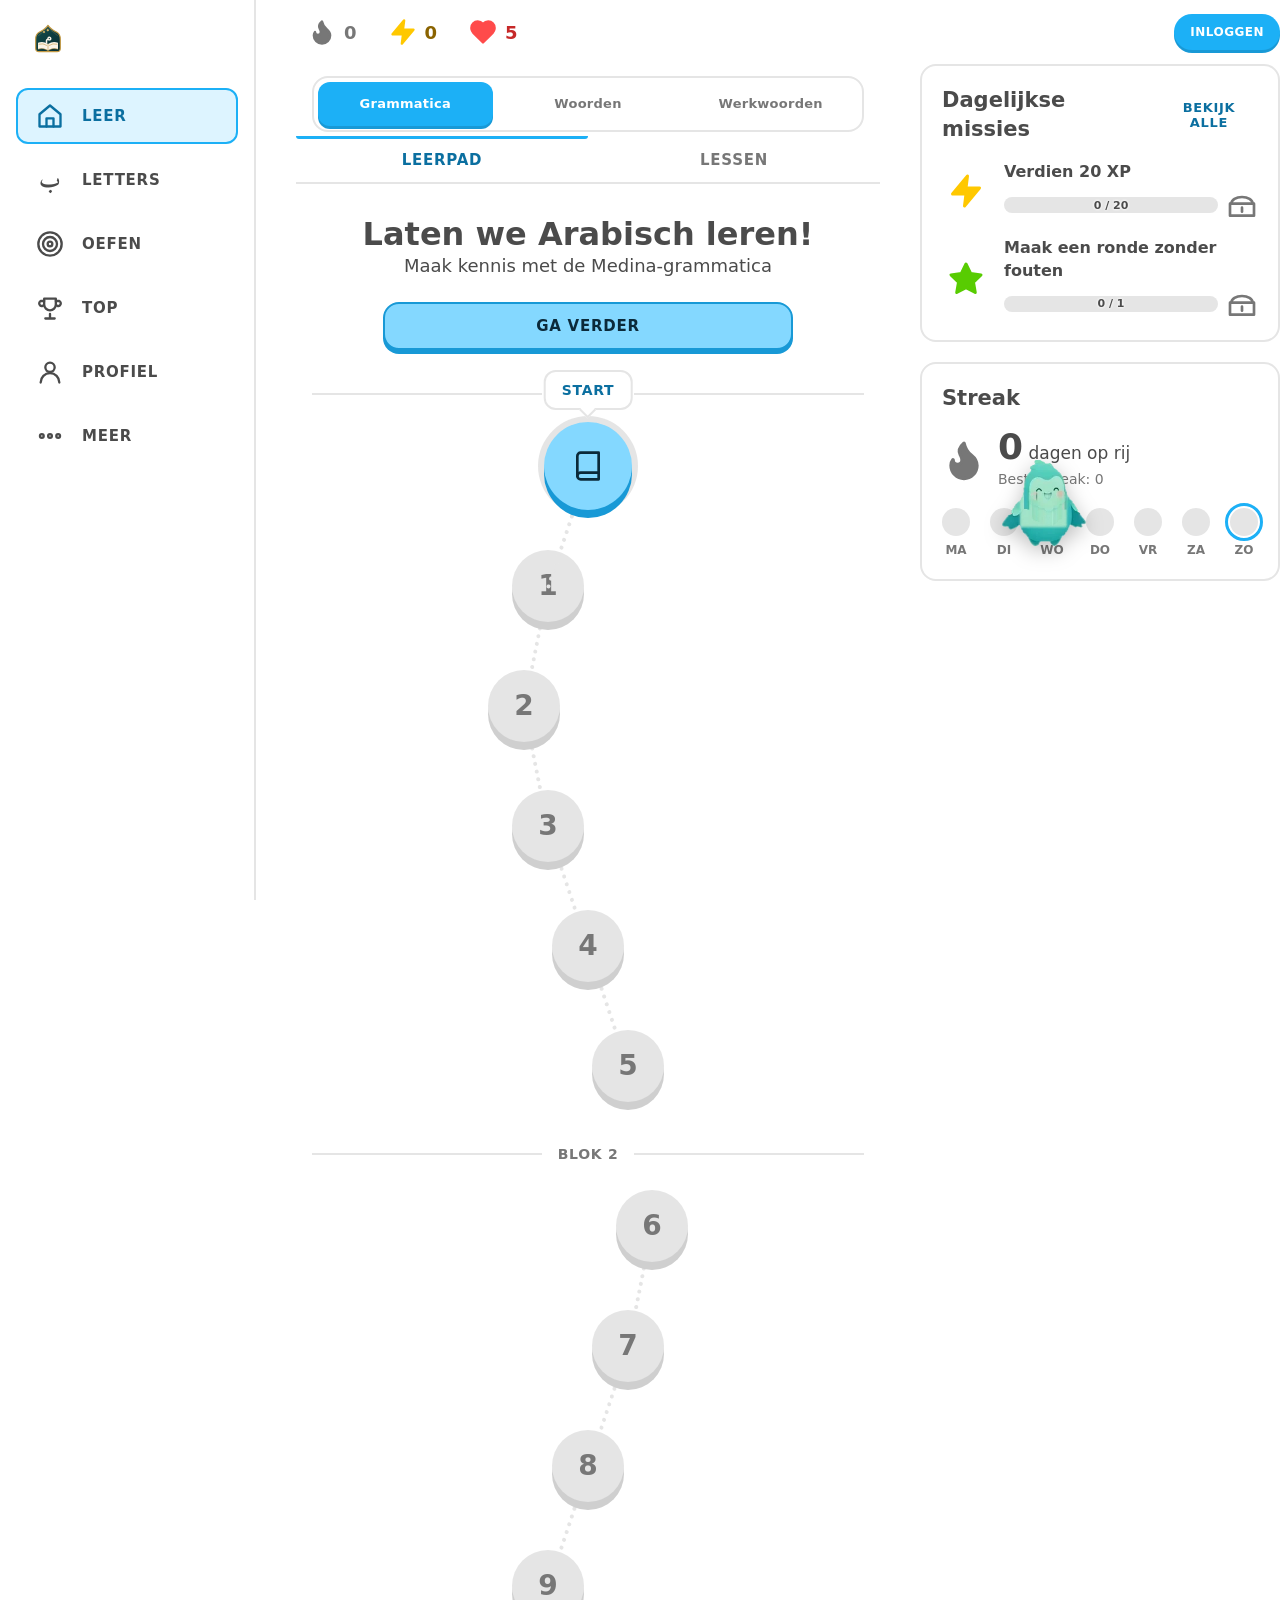
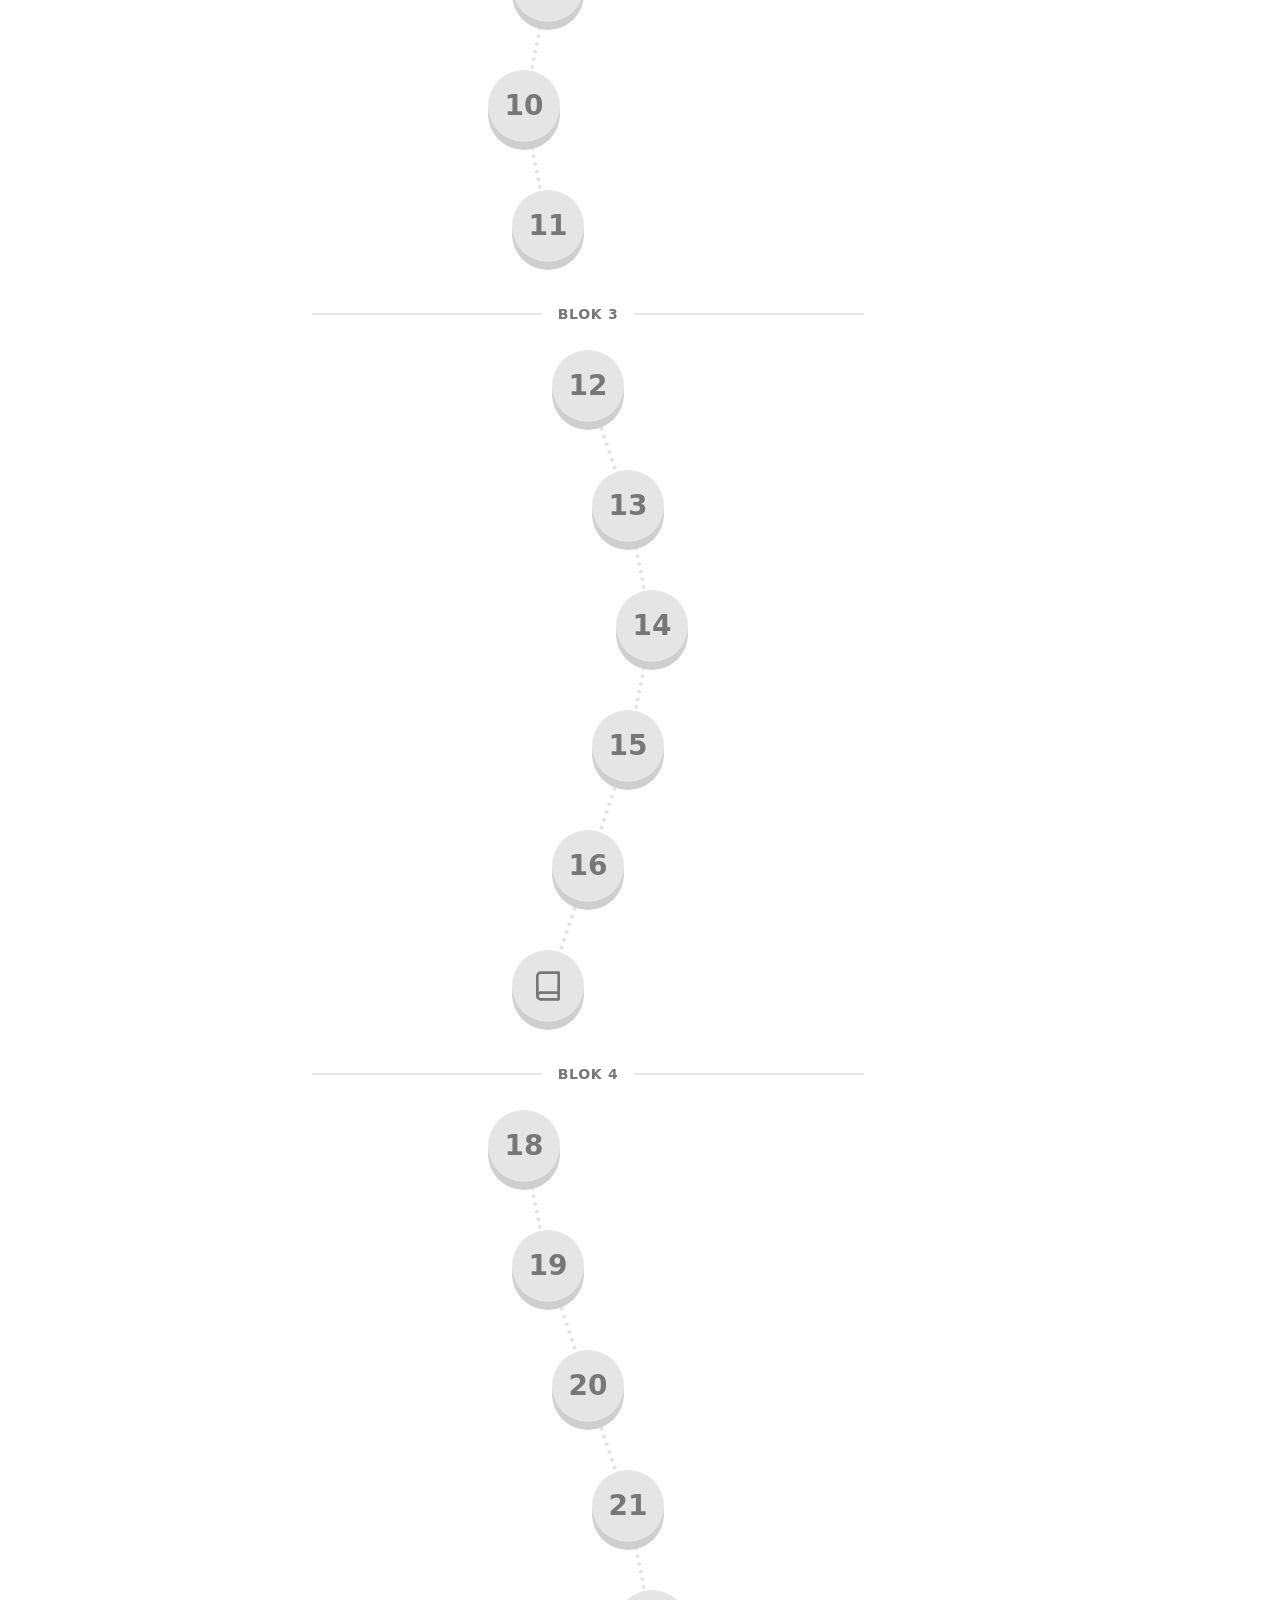
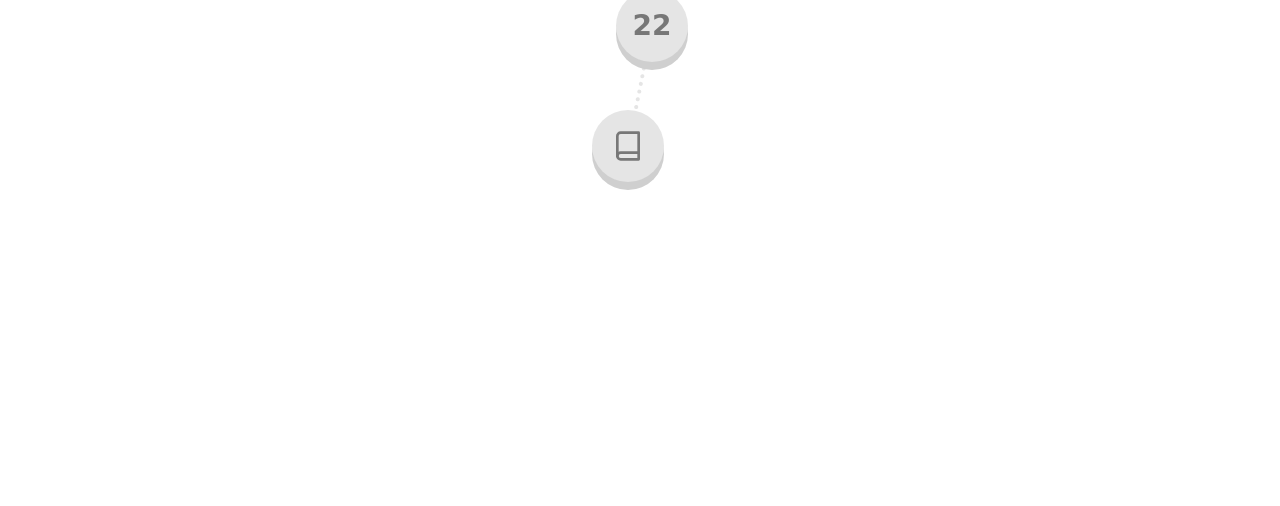
==== commit f000107a: "Woordenschat: 68 strakke Duolingo-stijl vector-illustraties (img/duo/*.svg) en nettere kaart-layout" ====
--- a/grammatica-test.html
+++ b/grammatica-test.html
@@ -14,7 +14,7 @@
   <link rel="stylesheet" href="grammatica-test-lesson-skin.css?v=21">
   <link rel="stylesheet" href="grammatica-test-lab.css?v=19">
   <link rel="stylesheet" href="grammatica-test-play.css?v=23">
-  <link rel="stylesheet" href="grammatica-test-vocab.css?v=20261120pic">
+  <link rel="stylesheet" href="grammatica-test-vocab.css?v=20261120duo">
   <link rel="stylesheet" href="verbs.css?v=20261116ui">
   <link rel="stylesheet" href="grammatica-test-letters.css?v=2">
   <link rel="stylesheet" href="auth.css?v=3">
@@ -27,7 +27,7 @@
   <script defer src="verbs_data.js?v=20261116stem"></script>
   <script defer src="grammatica-test-verbs.js?v=20261116ui"></script>
   <script defer src="vocab_words.js?v=19"></script>
-  <script defer src="grammatica-test-vocab.js?v=20261120pic"></script>
+  <script defer src="grammatica-test-vocab.js?v=20261120duo"></script>
   <script defer src="grammatica-test-letters.js?v=8"></script>
   <script defer src="grammatica-test-parse.js?v=22"></script>
   <script defer src="leaderboard.js?v=2"></script>
--- a/grammatica-test-vocab.css
+++ b/grammatica-test-vocab.css
@@ -19,13 +19,14 @@
 body.lh-skin .vl .vl-exit:hover { background:var(--surface-2); color:var(--text); }
 body.lh-skin .vl .vl-exit:focus-visible { outline:3px solid var(--blue); outline-offset:2px; }
 body.lh-skin .vl .vl-exit .gd-icon { width:24px; height:24px; }
-.vl .gd-lesson-bar { display:flex; align-items:center; gap:12px; margin-bottom:20px; }
-.vl .gd-progress-wrap { flex:1 1 auto; min-width:0; }
-.vl .gd-progress-title { display:flex; justify-content:space-between; gap:8px; white-space:nowrap; margin-bottom:8px; font-size:13px; font-weight:800; }
-.vl .gd-progress { height:16px; border-radius:8px; background:var(--line); overflow:hidden; }
+.vl .gd-lesson-bar { display:flex; align-items:center; gap:10px; margin-bottom:20px; }
+.vl .gd-progress-wrap { flex:1 1 auto; min-width:72px; }
+.vl .gd-progress-title { display:flex; justify-content:space-between; align-items:center; gap:6px; white-space:nowrap; margin-bottom:6px; font-size:12px; font-weight:800; overflow:hidden; }
+.vl .gd-progress { height:14px; border-radius:8px; background:var(--line); overflow:hidden; }
 .vl .gd-progress span { display:block; height:100%; background:var(--green); border-radius:8px; transition:width .25s; }
-.vl .gd-bar-hearts { display:flex; gap:3px; align-items:center; flex:none; }
-.vl .gd-bar-hearts .gd-icon { width:19px; height:19px; }
+.vl .gd-bar-hearts { display:flex; gap:2px; align-items:center; flex:none; }
+.vl .gd-bar-hearts .gd-icon { width:18px; height:18px; }
+body.lh-skin #mascot-buddy, body.lh-skin .mascot-buddy, body.lh-skin .mb-flyer { display:none !important; }
 .vl .gd-bar-hearts .alive, .vl .gd-bar-hearts .half { color:#FF4B4B; opacity:1; }
 .vl .gd-bar-hearts .alive svg { fill:#FF4B4B; }
 .vl .gd-bar-hearts .lost { color:var(--muted,#8b949e); opacity:.35; }
@@ -41,18 +42,18 @@
 
 /* ---- held-afbeelding (pic2ar) ---- */
 .vl-hero-visual {
-  margin:10px auto 18px; max-width:380px; width:100%; border-radius:18px;
+  margin:8px auto 16px; width:164px; height:164px; border-radius:28px;
   border:2px solid var(--line); border-bottom-width:4px; overflow:hidden;
-  background:var(--surface-2); box-shadow:0 4px 14px rgba(0,0,0,0.08);
+  background:var(--surface-2); display:flex; align-items:center; justify-content:center;
 }
 .vl-hero-img {
-  width:100%; height:180px; object-fit:cover; display:block; transition:transform .2s;
+  width:100%; height:100%; object-fit:contain; display:block;
 }
 @media (max-width:430px) {
-  .vl-hero-img { height:145px; }
+  .vl-hero-visual { width:148px; height:148px; border-radius:26px; }
 }
 @media (max-height:700px) {
-  .vl-hero-img { height:125px; }
+  .vl-hero-visual { width:132px; height:132px; border-radius:24px; }
 }
 .vl-hero-color {
   display:flex; flex-direction:column; align-items:center; justify-content:center; gap:10px;
@@ -78,40 +79,49 @@
   gap:12px;
 }
 .vl-pic-opt {
-  padding:8px 8px 10px !important;
-  min-height:132px;
+  position:relative;
+  padding:12px 10px 10px !important;
+  min-height:148px;
   display:flex !important;
   flex-direction:column;
   align-items:center;
   justify-content:center;
-  gap:6px;
-}
+  gap:8px;
+}
+.vl-pic-num {
+  position:absolute; top:8px; left:8px; width:22px; height:22px; border-radius:7px;
+  border:2px solid var(--line); background:var(--surface); color:var(--muted);
+  font:800 12px/18px var(--font-ui); text-align:center; pointer-events:none;
+}
+.vl-pic-opt.selected .vl-pic-num { border-color:var(--blue); color:var(--blue-ink); }
+.vl-pic-opt.correct .vl-pic-num { border-color:var(--green); color:var(--green); }
+.vl-pic-opt.wrong .vl-pic-num { border-color:var(--red); color:var(--red-ink); }
 .vl-pic-opt img {
-  width:100%;
-  height:104px;
-  object-fit:cover;
-  border-radius:12px;
+  width:96px;
+  height:96px;
+  object-fit:contain;
+  border-radius:20px;
   pointer-events:none;
 }
 .vl-pic-opt-lbl {
   font:800 13px/1.2 var(--font-ui);
-  color:var(--muted);
+  color:var(--text);
   text-align:center;
   pointer-events:none;
 }
-.vl-pic-opt.selected { outline:3px solid var(--blue); }
-.vl-pic-opt.correct { outline:3px solid var(--green, #58CC02); }
-.vl-pic-opt.wrong { outline:3px solid var(--red, #ff4b4b); }
+.vl-pic-opt.selected { border-color:var(--blue); }
+.vl-pic-opt.correct { border-color:var(--green, #58CC02); }
+.vl-pic-opt.wrong { border-color:var(--red, #ff4b4b); }
 
 /* ---- vraagkaarten (ar2nl, nl2ar) met visuele kaart ---- */
 .vl-question-box {
   display:flex; flex-direction:column; align-items:center; gap:10px; margin-bottom:16px;
 }
 .vl-q-photo {
-  width:100%; max-width:320px; height:120px; border-radius:14px; overflow:hidden;
-  border:2px solid var(--line); border-bottom-width:3px; background:var(--surface-2);
-}
-.vl-q-photo img { width:100%; height:100%; object-fit:cover; display:block; }
+  width:116px; height:116px; border-radius:22px; overflow:hidden;
+  border:2px solid var(--line); border-bottom-width:4px; background:var(--surface-2);
+}
+.vl-q-photo img { width:100%; height:100%; object-fit:contain; display:block; }
 .vl-q-color { display:flex; justify-content:center; padding:4px; }
 .vl-swatch-dot { width:34px; height:34px; border-radius:50%; box-shadow:0 2px 6px rgba(0,0,0,0.15); }
 .vl-q-badge { font-size:36px; line-height:1; margin:2px 0; }
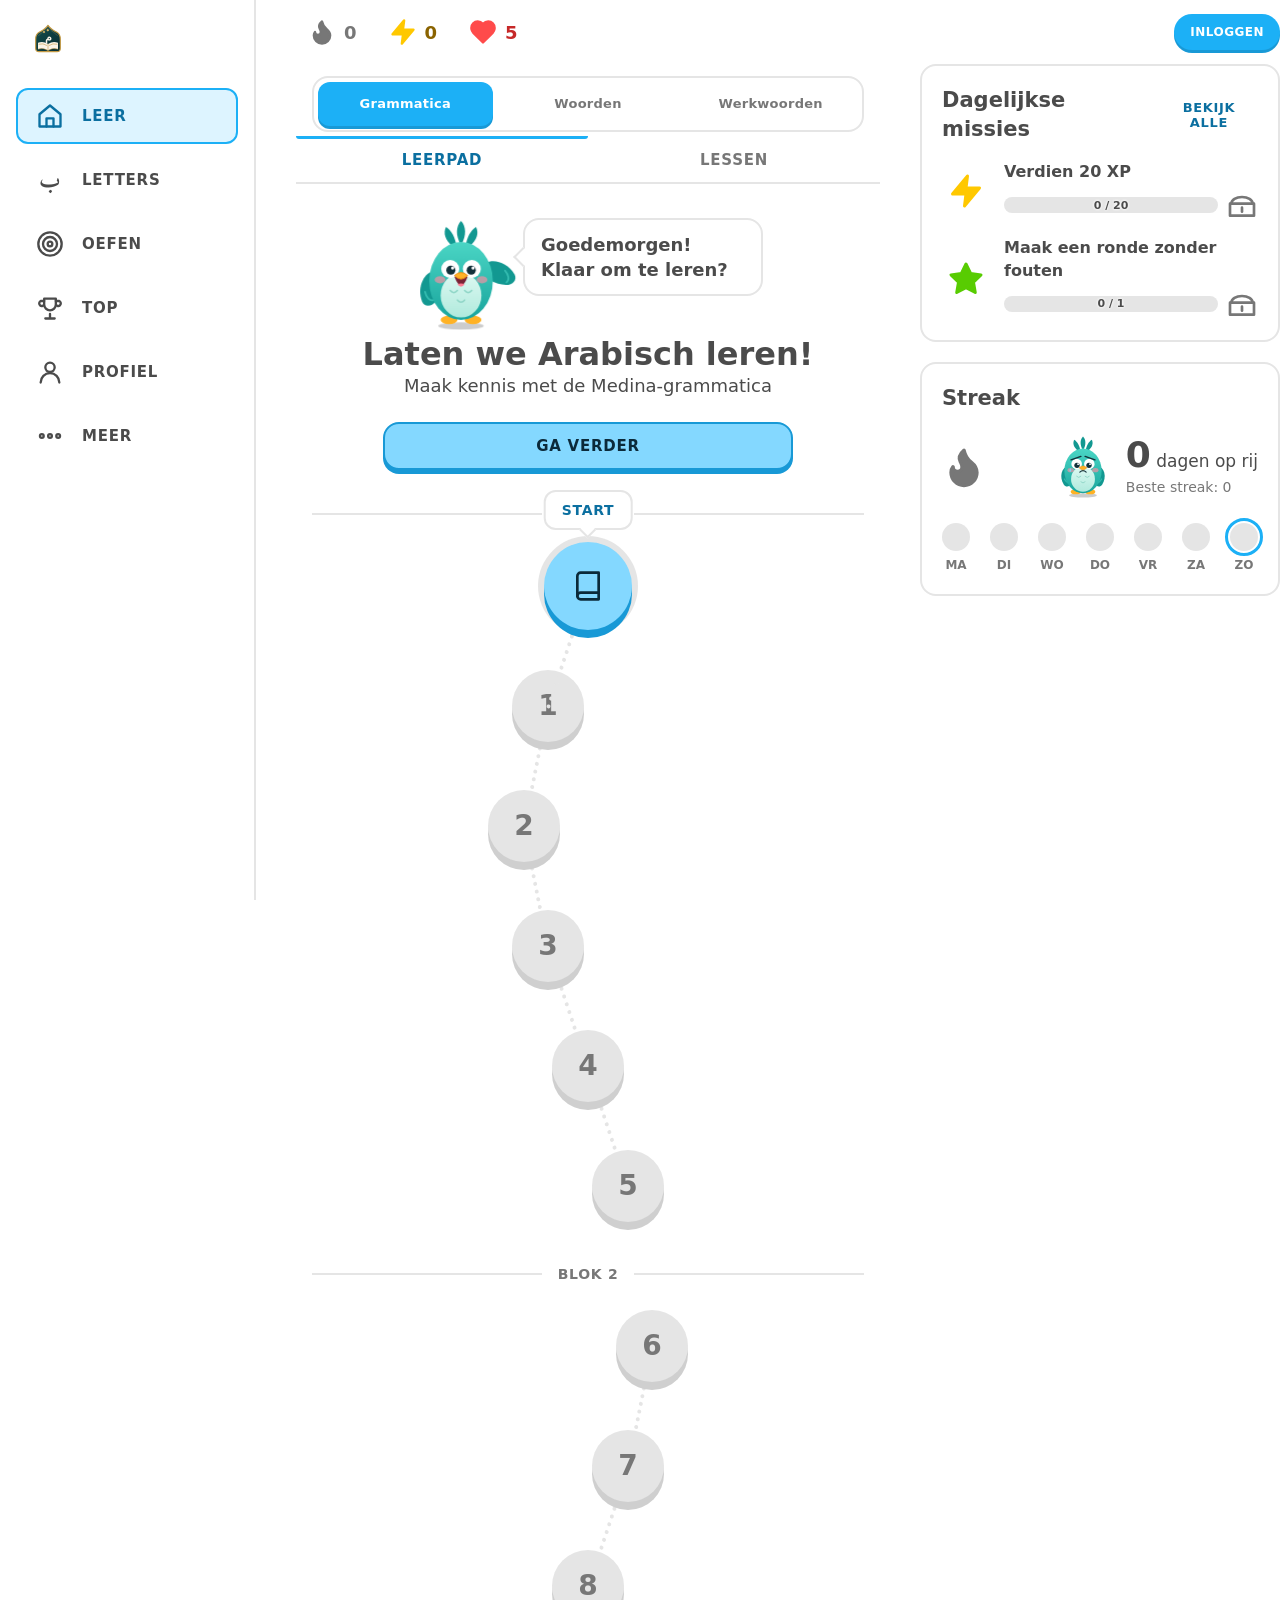
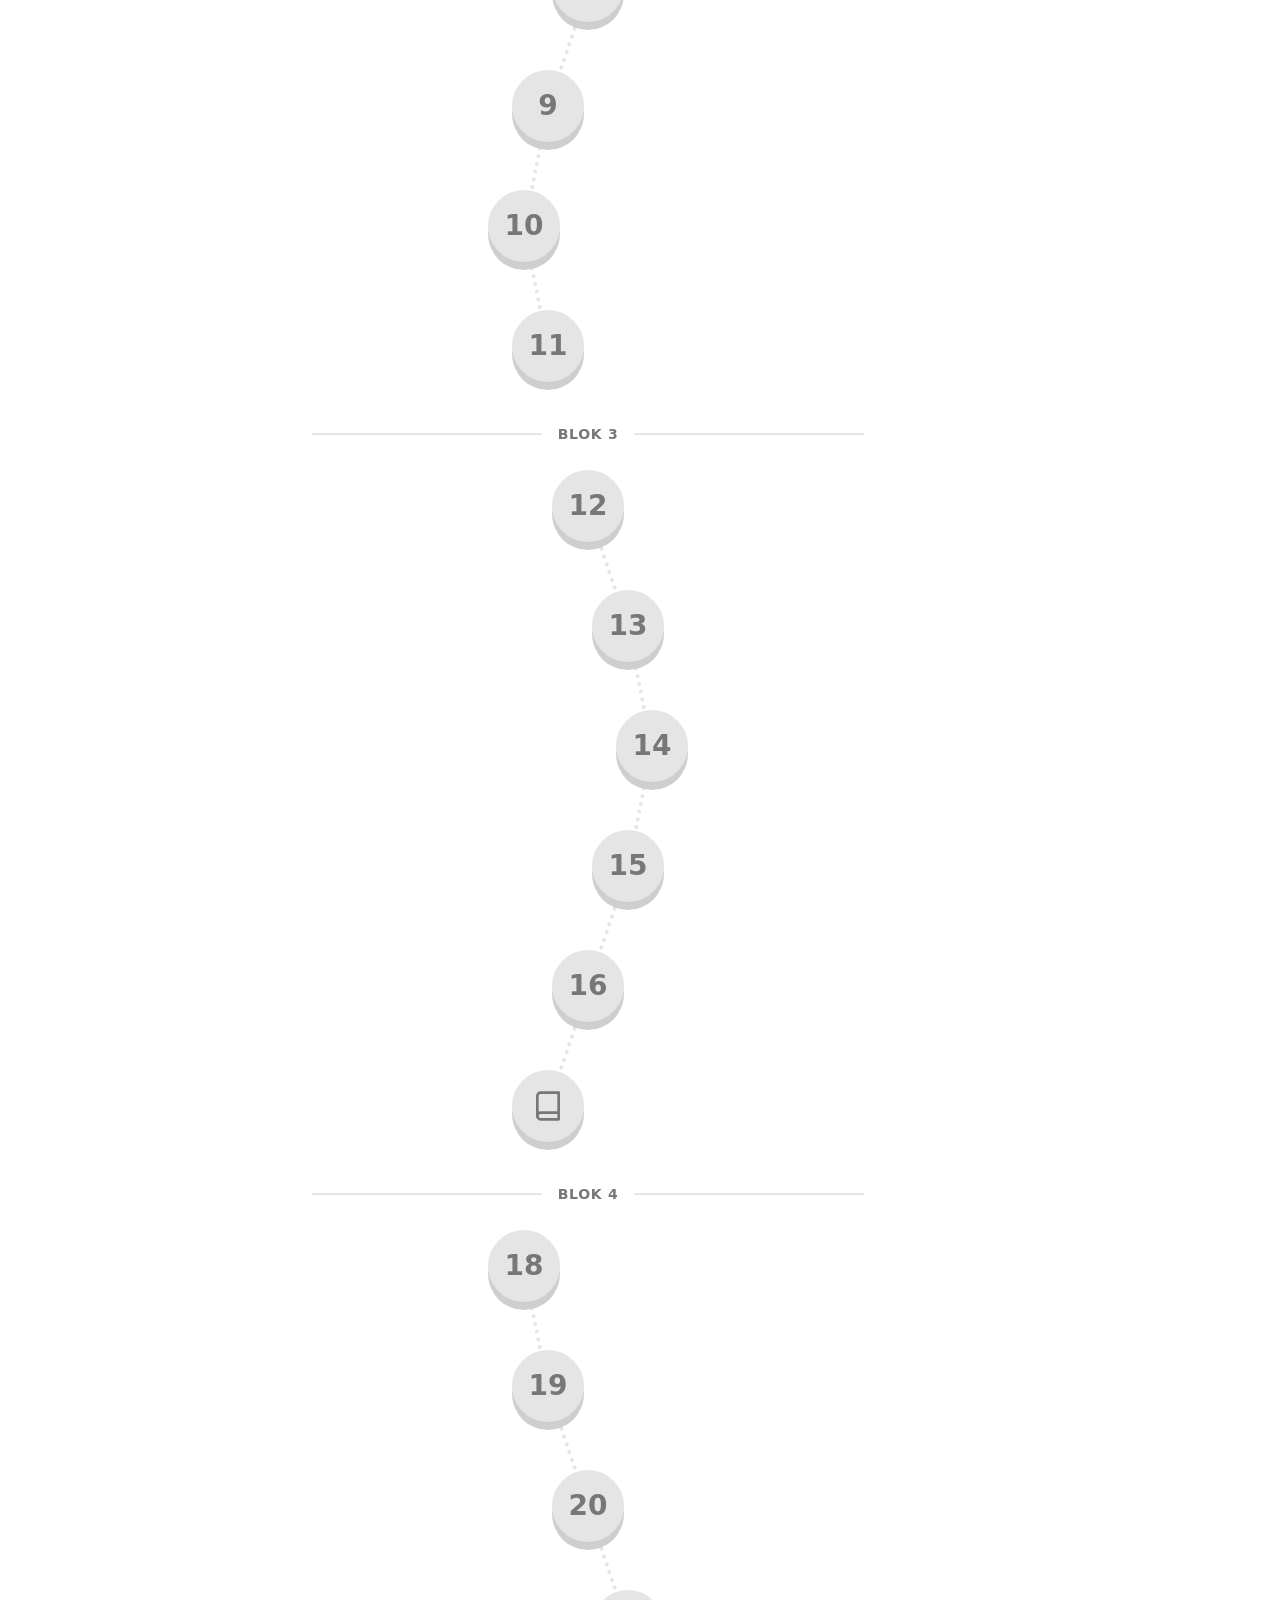
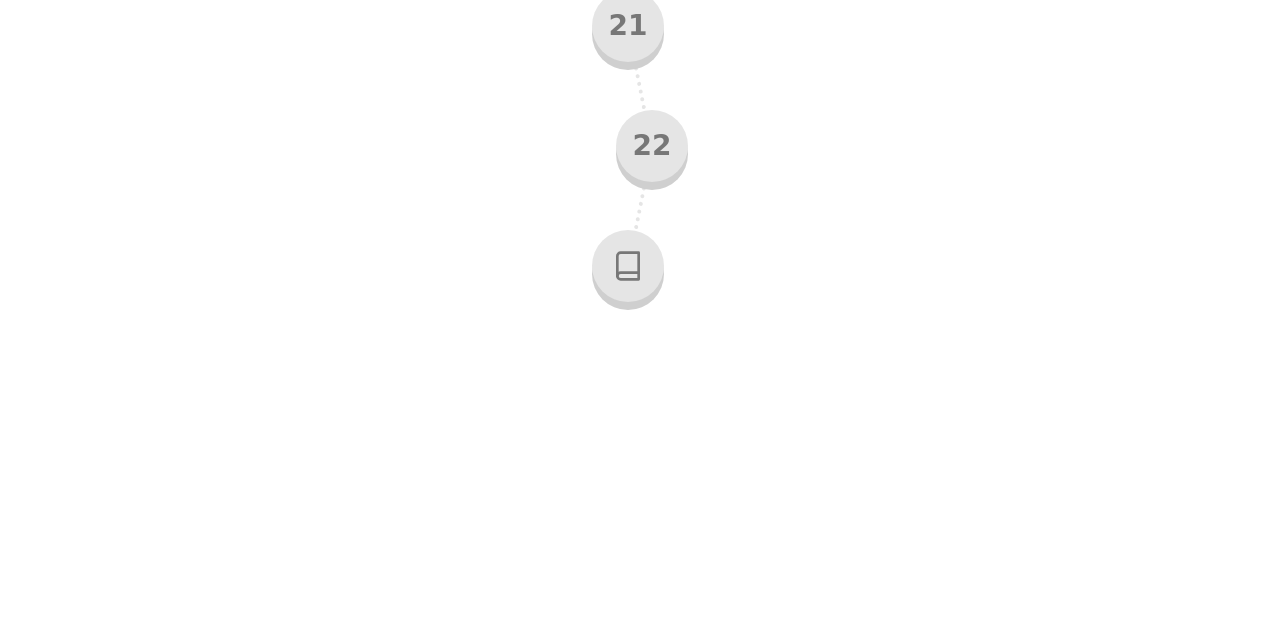
==== commit bbd5ba82: "Mascotte in Duolingo-stijl (vector met poses): binnenvliegen, naast de vraag, reageert op antwoord, " ====
--- a/grammatica-test.html
+++ b/grammatica-test.html
@@ -19,7 +19,7 @@
   <link rel="stylesheet" href="grammatica-test-letters.css?v=2">
   <link rel="stylesheet" href="auth.css?v=3">
   <link rel="stylesheet" href="leaderboard.css?v=2">
-  <link rel="stylesheet" href="mascot.css?v=23">
+  <link rel="stylesheet" href="mascot.css?v=24">
   <script defer src="lessons_v2.js"></script>
   <script defer src="lab_content.js?v=21"></script>
   <script defer src="lab_fill.js?v=21"></script>
@@ -34,11 +34,11 @@
   <script defer src="auth-config.js?v=2"></script>
   <script defer src="auth.js?v=2"></script>
   <script defer src="grammatica-test-home.js?v=20261116stem"></script>
-  <script defer src="mascot-core.js?v=23"></script>
+  <script defer src="mascot-core.js?v=24"></script>
   <script defer src="grammatica-test.js?v=8"></script>
   <script defer src="grammatica-test-sfx.js?v=23"></script>
   <script defer src="grammatica-test-home-bridge.js?v=19"></script>
-  <script defer src="mascot-bridge.js?v=27"></script>
+  <script defer src="mascot-bridge.js?v=28"></script>
 </head>
 <body>
 <a class="skip" href="#main">Direct naar de les</a>
--- a/grammatica-test-lesson-skin.css
+++ b/grammatica-test-lesson-skin.css
@@ -130,3 +130,4 @@
 }
 body.lh-skin .gd-task-title { color: var(--text); }
 body.lh-skin .gd-task-lesson { color: var(--text); }
+body.lh-skin .gd-theory-question-ar { border-left-width:2px; border-right:6px solid var(--green); font-family:var(--font-ar); font-size:28px; line-height:1.8; }
--- a/mascot.css
+++ b/mascot.css
@@ -1,147 +1,145 @@
-/* Mascot — licht & GPU-vriendelijk */
-.gd-mascot{
-  display:block;
-  width:72px;height:auto;max-width:28vw;
-  object-fit:contain;
-  user-select:none;pointer-events:none;
-  background:transparent;
-  content-visibility:auto;
-  contain:layout style;
+/* Mascotte: vector-figuur met poses, idle-animaties, binnenvliegen, reacties en spraakwolkjes (Duolingo-achtig). */
+
+/* ---------- figuur ---------- */
+.am { --am-size:76px; display:inline-block; position:relative; flex:none; width:var(--am-size); height:calc(var(--am-size) * 1.19); line-height:0; }
+.am-svg { width:100%; height:100%; overflow:visible; display:block; }
+.am-shadow { fill:rgba(0,0,0,.20); transform-box:fill-box; transform-origin:center; }
+.am-feet ellipse { fill:#FFB224; }
+.am-wing path:first-child { fill:#129891; }
+.am-wing-hi { fill:none; stroke:#35BDB1; stroke-width:3; stroke-linecap:round; }
+.am-tuft path { fill:#129891; }
+.am-feather { fill:none; stroke:#8FD6C7; stroke-width:2.6; stroke-linecap:round; }
+.am-cheek { fill:#FF8DA1; opacity:.65; }
+.am-white { fill:#fff; }
+.am-pupil { fill:#12313A; }
+.am-glint { fill:#fff; }
+.am-lid { fill:#34C5B5; transform-box:fill-box; transform-origin:50% 0; transform:scaleY(0); }
+.am-beak { fill:#FFB224; stroke:#EE8E10; stroke-width:1.6; stroke-linejoin:round; }
+.e-arc path, .brows path { fill:none; stroke:#12313A; stroke-width:5; stroke-linecap:round; }
+.brows path { stroke-width:4.2; }
+.m-smile, .m-sad { fill:none; stroke:#12313A; stroke-width:3.2; stroke-linecap:round; }
+.m-o { fill:#12313A; }
+.mouth-in { fill:#7A2336; } .tongue { fill:#FF7A93; }
+.tear { fill:#7FD4F5; }
+.sp { fill:#FFD54A; transform-box:fill-box; transform-origin:center; }
+
+/* ---------- poses ---------- */
+.e-arc, .brows, .tear, .m-open, .m-sad, .m-o, .am-sparkles { display:none; }
+.am[data-pose="happy"] .m-smile, .am[data-pose="cheer"] .m-smile, .am[data-pose="proud"] .m-open,
+.am[data-pose="sad"] .m-smile, .am[data-pose="think"] .m-smile, .am[data-pose="wave"] .m-smile { display:none; }
+.am[data-pose="happy"] .m-open, .am[data-pose="cheer"] .m-open, .am[data-pose="wave"] .m-open { display:inline; }
+.am[data-pose="cheer"] .eyes-open, .am[data-pose="proud"] .eyes-open { display:none; }
+.am[data-pose="cheer"] .e-arc, .am[data-pose="proud"] .e-arc { display:inline; }
+.am[data-pose="cheer"] .am-sparkles { display:inline; }
+.am[data-pose="sad"] .m-sad, .am[data-pose="sad"] .brows, .am[data-pose="sad"] .tear { display:inline; }
+.am[data-pose="think"] .m-o { display:inline; }
+.am[data-pose="think"] .am-look { transform:translate(3px,-4px); }
+.am[data-pose="sad"] .am-look { transform:translateY(2px); }
+.am[data-pose="sad"] .am-body { transform:translateY(4px) scale(.97,.95); transform-origin:50% 100%; transform-box:fill-box; }
+.am[data-pose="sad"] .am-wing-l { transform:rotate(-12deg); } .am[data-pose="sad"] .am-wing-r { transform:rotate(12deg); }
+.am[data-pose="cheer"] .am-wing-l { transform:rotate(62deg); } .am[data-pose="cheer"] .am-wing-r { transform:rotate(-62deg); }
+.am[data-pose="proud"] .am-wing-r { transform:rotate(-40deg); }
+.am[data-pose="proud"] .am-torso, .am[data-pose="proud"] .am-belly { transform:scale(1.03); transform-box:fill-box; transform-origin:50% 100%; }
+.am[data-pose="think"] .am-wing-r { transform:rotate(-32deg); }
+.am[data-pose="wave"] .am-wing-r { transform:rotate(-52deg); animation:am-wave .55s ease-in-out infinite alternate; }
+.am-wing { transform-box:fill-box; }
+.am-wing-l { transform-origin:100% 8%; } .am-wing-r { transform-origin:0% 8%; }
+.am-wing { transition:transform .25s cubic-bezier(.3,1.4,.5,1); }
+.am-look { transition:transform .2s; }
+
+/* ---------- idle: ademen en knipperen ---------- */
+.am .am-body { animation:am-bob 3.6s ease-in-out infinite; transform-box:fill-box; transform-origin:50% 100%; }
+.am .am-lid { animation:am-blink 5s infinite; animation-delay:var(--am-d,0s); }
+.am[data-pose="cheer"] .am-lid, .am[data-pose="proud"] .am-lid { animation:none; }
+.am[data-pose="sad"] .am-body { animation:am-sad 3s ease-in-out infinite; }
+@keyframes am-bob { 0%,100% { transform:translateY(0) scale(1,1); } 50% { transform:translateY(-2.5px) scale(1.012,.99); } }
+@keyframes am-sad { 0%,100% { transform:translateY(4px) scale(.97,.95); } 50% { transform:translateY(5px) scale(.97,.94); } }
+@keyframes am-blink { 0%,90%,100% { transform:scaleY(0); } 94% { transform:scaleY(1); } }
+@keyframes am-wave { from { transform:rotate(-40deg); } to { transform:rotate(-70deg); } }
+.am[data-pose="sad"] .tear { animation:am-tear 2.4s ease-in infinite; }
+@keyframes am-tear { 0% { transform:translateY(0); opacity:0; } 15% { opacity:1; } 80% { opacity:1; } 100% { transform:translateY(22px); opacity:0; } }
+
+/* ---------- binnenvliegen, poppen, springen ---------- */
+.am-fly { animation:am-fly-in 1.15s cubic-bezier(.3,.7,.3,1) both; }
+.am-fly .am-wing-l { animation:am-flap-l .15s ease-in-out 7 alternate; }
+.am-fly .am-wing-r { animation:am-flap-r .15s ease-in-out 7 alternate; }
+.am-fly .am-shadow { animation:am-shadow-in 1.15s ease-out both; }
+@keyframes am-fly-in {
+  0%   { transform:translate(-170px,-150px) rotate(-26deg) scale(.55); opacity:0; }
+  14%  { opacity:1; }
+  46%  { transform:translate(-44px,-34px) rotate(12deg) scale(.92); }
+  68%  { transform:translate(6px,10px) rotate(-6deg) scale(1.06,.94); }
+  84%  { transform:translate(0,-12px) rotate(3deg) scale(.98,1.04); }
+  100% { transform:translate(0,0) rotate(0) scale(1); opacity:1; }
 }
-.gd-mascot-sm{width:44px}
-.gd-mascot-md{width:72px}
-.gd-mascot-lg{width:110px}
+@keyframes am-flap-l { from { transform:rotate(44deg); } to { transform:rotate(-20deg); } }
+@keyframes am-flap-r { from { transform:rotate(-44deg); } to { transform:rotate(20deg); } }
+@keyframes am-shadow-in { 0%,60% { opacity:0; transform:scale(.4); } 100% { opacity:1; transform:scale(1); } }
+.am-pop { animation:am-pop .45s cubic-bezier(.2,1.3,.4,1) both; }
+@keyframes am-pop { 0% { transform:scale(.4) translateY(14px); opacity:0; } 65% { transform:scale(1.08); opacity:1; } 100% { transform:scale(1); opacity:1; } }
+.am-jump .am-fig { animation:am-jump .62s cubic-bezier(.3,.9,.4,1) 2; }
+.am-jump .am-shadow { animation:am-jump-shadow .62s ease-in-out 2; }
+@keyframes am-jump { 0%,100% { transform:translateY(0) scale(1,1); } 18% { transform:translateY(0) scale(1.06,.9); } 50% { transform:translateY(-30px) scale(.96,1.05); } 82% { transform:translateY(0) scale(1.05,.93); } }
+@keyframes am-jump-shadow { 0%,100% { transform:scale(1); opacity:1; } 50% { transform:scale(.6); opacity:.5; } }
+.am-jump .sp { animation:am-twinkle .5s ease-in-out 4 alternate; }
+@keyframes am-twinkle { from { transform:scale(.4) rotate(0); opacity:.4; } to { transform:scale(1.2) rotate(35deg); opacity:1; } }
+.am-shake .am-fig { animation:am-shake .55s ease-in-out 1; }
+@keyframes am-shake { 0%,100% { transform:translateX(0) rotate(0); } 20% { transform:translateX(-7px) rotate(-4deg); } 40% { transform:translateX(7px) rotate(4deg); } 60% { transform:translateX(-5px) rotate(-2deg); } 80% { transform:translateX(4px) rotate(2deg); } }
+.am-hop .am-fig { animation:am-hop .45s cubic-bezier(.3,.9,.4,1) 1; }
+@keyframes am-hop { 0%,100% { transform:translateY(0); } 40% { transform:translateY(-16px) scale(.97,1.04); } }
+.am-click { cursor:pointer; }
 
-.gd-feedback-head{display:flex;align-items:center;gap:12px;margin-bottom:6px}
-.gd-feedback-head .gd-mascot{width:64px;flex-shrink:0}
-.gd-feedback-head strong{font-size:1.15em}
+/* ---------- spraakwolk ---------- */
+.am-bubble {
+  position:relative; flex:1; min-width:0; padding:12px 16px; border:2px solid var(--line,#E5E5E5); border-radius:16px;
+  background:var(--surface,#fff); color:var(--text,#4B4B4B); font:700 18px/1.4 var(--font-ui,inherit); text-align:left;
+  animation:am-bubble-in .35s cubic-bezier(.2,1.3,.4,1) .12s both; transform-origin:0 50%;
+}
+.am-bubble::before {
+  content:""; position:absolute; left:-9px; top:50%; width:14px; height:14px; background:var(--surface,#fff);
+  border-left:2px solid var(--line,#E5E5E5); border-bottom:2px solid var(--line,#E5E5E5); transform:translateY(-50%) rotate(45deg);
+}
+.am-bubble [lang="ar"] { font-family:var(--font-ar,serif); font-size:1.25em; line-height:1.6; }
+@keyframes am-bubble-in { from { transform:scale(.6); opacity:0; } to { transform:scale(1); opacity:1; } }
 
-.gd-finish-mascot{display:flex;justify-content:center;margin:4px 0 10px}
-.gd-finish-mascot .gd-mascot{width:110px}
-.gd-finish:has(.gd-finish-mascot) .gd-finish-icon{display:none}
+/* ---------- naast de vraag ---------- */
+.am-coach { display:flex; align-items:center; gap:14px; margin:14px 0 18px; }
+.am-coach .am { --am-size:74px; }
+.am-title-hidden { position:absolute !important; width:1px; height:1px; overflow:hidden; clip:rect(0 0 0 0); white-space:nowrap; }
+.am-tip .am-bubble { font-weight:600; font-size:16px; }
 
-.lh-hero-mascot{display:none!important}
-.lh-streak{display:flex;align-items:center;gap:12px;flex-wrap:wrap}
-.lh-streak-mascot{flex-shrink:0;margin-left:auto}
-.lh-streak-mascot .gd-mascot{width:48px}
-.lh-empty{text-align:center}
-.lh-empty-mascot{display:flex;justify-content:center;margin:0 auto 12px}
-.lh-empty-mascot .gd-mascot{width:96px}
+/* ---------- startpagina ---------- */
+.am-hero { display:flex; justify-content:center; align-items:flex-end; gap:14px; margin:0 auto 6px; max-width:420px; }
+.am-hero .am { --am-size:96px; }
+.am-hero .am-bubble { flex:0 1 auto; margin-bottom:34px; max-width:240px; }
+.am-hero .am-click:active { transform:scale(.97); }
 
-@keyframes gd-mascot-pop{
-  0%{transform:translate3d(0,12px,0) scale(.5);opacity:0}
-  70%{transform:translate3d(0,-2px,0) scale(1.06);opacity:1}
-  100%{transform:translate3d(0,0,0) scale(1);opacity:1}
+/* ---------- feedbackbalk ---------- */
+.gd-feedback-head { display:flex; align-items:center; gap:12px; margin-bottom:6px; }
+.gd-feedback-head > strong { margin:0; }
+.gd-feedback-head .am { --am-size:62px; margin-top:-26px; }
+
+/* ---------- eindscherm, streak, leeg ---------- */
+.gd-finish-mascot { position:relative; display:flex; justify-content:center; margin:0 auto 6px; }
+.gd-finish-mascot .am { --am-size:132px; }
+.lh-streak-mascot { flex:none; margin-left:auto; }
+.lh-streak-mascot .am { --am-size:58px; }
+.lh-empty-mascot { display:flex; justify-content:center; margin:0 auto 12px; }
+.lh-empty-mascot .am { --am-size:104px; }
+
+/* ---------- confetti ---------- */
+.am-confetti { position:fixed; inset:0; pointer-events:none; overflow:hidden; z-index:50; }
+.am-confetti i { position:absolute; top:-12px; width:9px; height:14px; border-radius:2px; animation:am-fall 2s linear forwards; }
+@keyframes am-fall { 0% { transform:translateY(-10px) rotate(0); opacity:1; } 100% { transform:translateY(105vh) rotate(540deg); opacity:.9; } }
+
+@media (max-width:420px) {
+  .am-coach .am { --am-size:64px; }
+  .am-bubble { font-size:17px; padding:10px 14px; }
+  .am-hero .am { --am-size:84px; }
+  .gd-finish-mascot .am { --am-size:116px; }
 }
-@keyframes gd-mascot-happy{
-  0%,100%{transform:translate3d(0,0,0)}
-  40%{transform:translate3d(0,-10px,0)}
+@media (prefers-reduced-motion: reduce) {
+  .am, .am *, .am-bubble, .am-confetti i { animation:none !important; transition:none !important; }
+  .am-fly, .am-pop { opacity:1 !important; transform:none !important; }
+  .am-confetti { display:none; }
 }
-@keyframes gd-mascot-proud{
-  0%,100%{transform:translate3d(0,0,0) scale(1)}
-  40%{transform:translate3d(0,-8px,0) scale(1.06)}
-}
-@keyframes gd-mascot-sad{
-  0%,100%{transform:translate3d(0,0,0)}
-  45%{transform:translate3d(0,5px,0)}
-}
-
-.gd-mascot-anim{
-  animation:gd-mascot-pop .4s cubic-bezier(.2,1.2,.4,1) both;
-  will-change:transform,opacity;
-}
-.gd-mascot-anim.gd-mascot--happy{animation:gd-mascot-pop .35s cubic-bezier(.2,1.2,.4,1) both,gd-mascot-happy .7s ease-out .3s 1}
-.gd-mascot-anim.gd-mascot--proud{animation:gd-mascot-pop .35s cubic-bezier(.2,1.2,.4,1) both,gd-mascot-proud .7s ease-out .3s 1}
-.gd-mascot-anim.gd-mascot--sad{animation:gd-mascot-pop .35s cubic-bezier(.2,1.2,.4,1) both,gd-mascot-sad .75s ease-out .3s 1}
-
-/* will-change uitzetten na animatie */
-.gd-mascot-anim{animation-fill-mode:both}
-
-@media(prefers-reduced-motion:reduce){
-  .gd-mascot-anim,
-  .gd-mascot-anim.gd-mascot--happy,
-  .gd-mascot-anim.gd-mascot--proud,
-  .gd-mascot-anim.gd-mascot--sad{animation:none!important;will-change:auto}
-}
-@media(max-width:420px){
-  .gd-mascot{width:56px}
-  .gd-finish-mascot .gd-mascot{width:88px}
-  .lh-streak-mascot .gd-mascot{width:40px}
-}
-
-
-/* Buddy: rondvliegen, zwaaien, aankomen */
-.al-mascot-buddy{
-  position:fixed;
-  z-index:90;
-  top:12vh;left:78vw;
-  width:72px;height:72px;padding:0;
-  border:0;background:transparent;cursor:pointer;
-  filter:drop-shadow(0 6px 10px rgba(0,0,0,.25));
-  transition: top 1.15s cubic-bezier(.22,.7,.3,1), left 1.15s cubic-bezier(.22,.7,.3,1);
-  -webkit-tap-highlight-color:transparent;
-}
-.al-mascot-buddy .gd-mascot{
-  width:72px;height:auto;pointer-events:none;display:block;
-}
-.al-mascot-buddy:hover{filter:drop-shadow(0 8px 14px rgba(0,0,0,.3))}
-.al-mascot-buddy:active{transform:scale(.96)}
-
-@keyframes al-mascot-bob{
-  0%,100%{transform:translateY(0)}
-  50%{transform:translateY(-7px)}
-}
-@keyframes al-mascot-wave{
-  0%,100%{transform:rotate(0)}
-  20%{transform:rotate(-14deg) translateY(-4px)}
-  40%{transform:rotate(12deg) translateY(-2px)}
-  60%{transform:rotate(-10deg) translateY(-4px)}
-  80%{transform:rotate(8deg)}
-}
-@keyframes al-mascot-arrive{
-  0%{transform:scale(.2) translateY(20px);opacity:0}
-  70%{transform:scale(1.08) translateY(-4px);opacity:1}
-  100%{transform:scale(1) translateY(0);opacity:1}
-}
-@keyframes al-mascot-flyaway{
-  0%{transform:translate3d(0,0,0) scale(1) rotate(0);opacity:1}
-  12%{transform:translate3d(0,-10px,0) scale(1.06) rotate(-5deg);opacity:1}
-  40%{transform:translate3d(calc(var(--fly-x,40vw) * .18), calc(var(--fly-y,-40vh) * .18), 0) scale(1.04) rotate(-10deg);opacity:1}
-  100%{transform:translate3d(var(--fly-x,70vw), var(--fly-y,-45vh), 0) scale(.4) rotate(26deg);opacity:0}
-}
-
-.al-mascot-buddy.is-bob .gd-mascot{animation:al-mascot-bob 1.6s ease-in-out infinite}
-.al-mascot-buddy.is-waving .gd-mascot{animation:al-mascot-wave .7s ease-in-out 2}
-.al-mascot-buddy.is-arrive{animation:al-mascot-arrive .55s cubic-bezier(.2,1.2,.4,1) both}
-.al-mascot-buddy.is-gliding{
-  transition: top 1.4s cubic-bezier(.22,.7,.3,1), left 1.4s cubic-bezier(.22,.7,.3,1);
-}
-.al-mascot-buddy.is-flapping .gd-mascot{
-  animation:al-mascot-flap .28s ease-in-out infinite;
-}
-@keyframes al-mascot-flap{
-  0%,100%{transform:translateY(0) rotate(-4deg) scale(1)}
-  50%{transform:translateY(-6px) rotate(5deg) scale(1.04)}
-}
-.al-mascot-buddy.is-flying{
-  pointer-events:none;
-  transition:none;
-  animation:al-mascot-flyaway 2s cubic-bezier(.22,.5,.3,1) forwards;
-  will-change:transform,opacity;
-}
-.al-mascot-buddy.is-flying .gd-mascot{animation:none}
-
-@media(min-width:900px){
-  .al-mascot-buddy{width:88px;height:88px}
-  .al-mascot-buddy .gd-mascot{width:88px}
-}
-@media(prefers-reduced-motion:reduce){
-  .al-mascot-buddy{transition:none}
-  .al-mascot-buddy.is-bob .gd-mascot,
-  .al-mascot-buddy.is-waving .gd-mascot,
-  .al-mascot-buddy.is-flapping .gd-mascot,
-  .al-mascot-buddy.is-arrive,
-  .al-mascot-buddy.is-flying{animation:none!important}
-  .al-mascot-buddy.is-flying{opacity:0}
-}
-
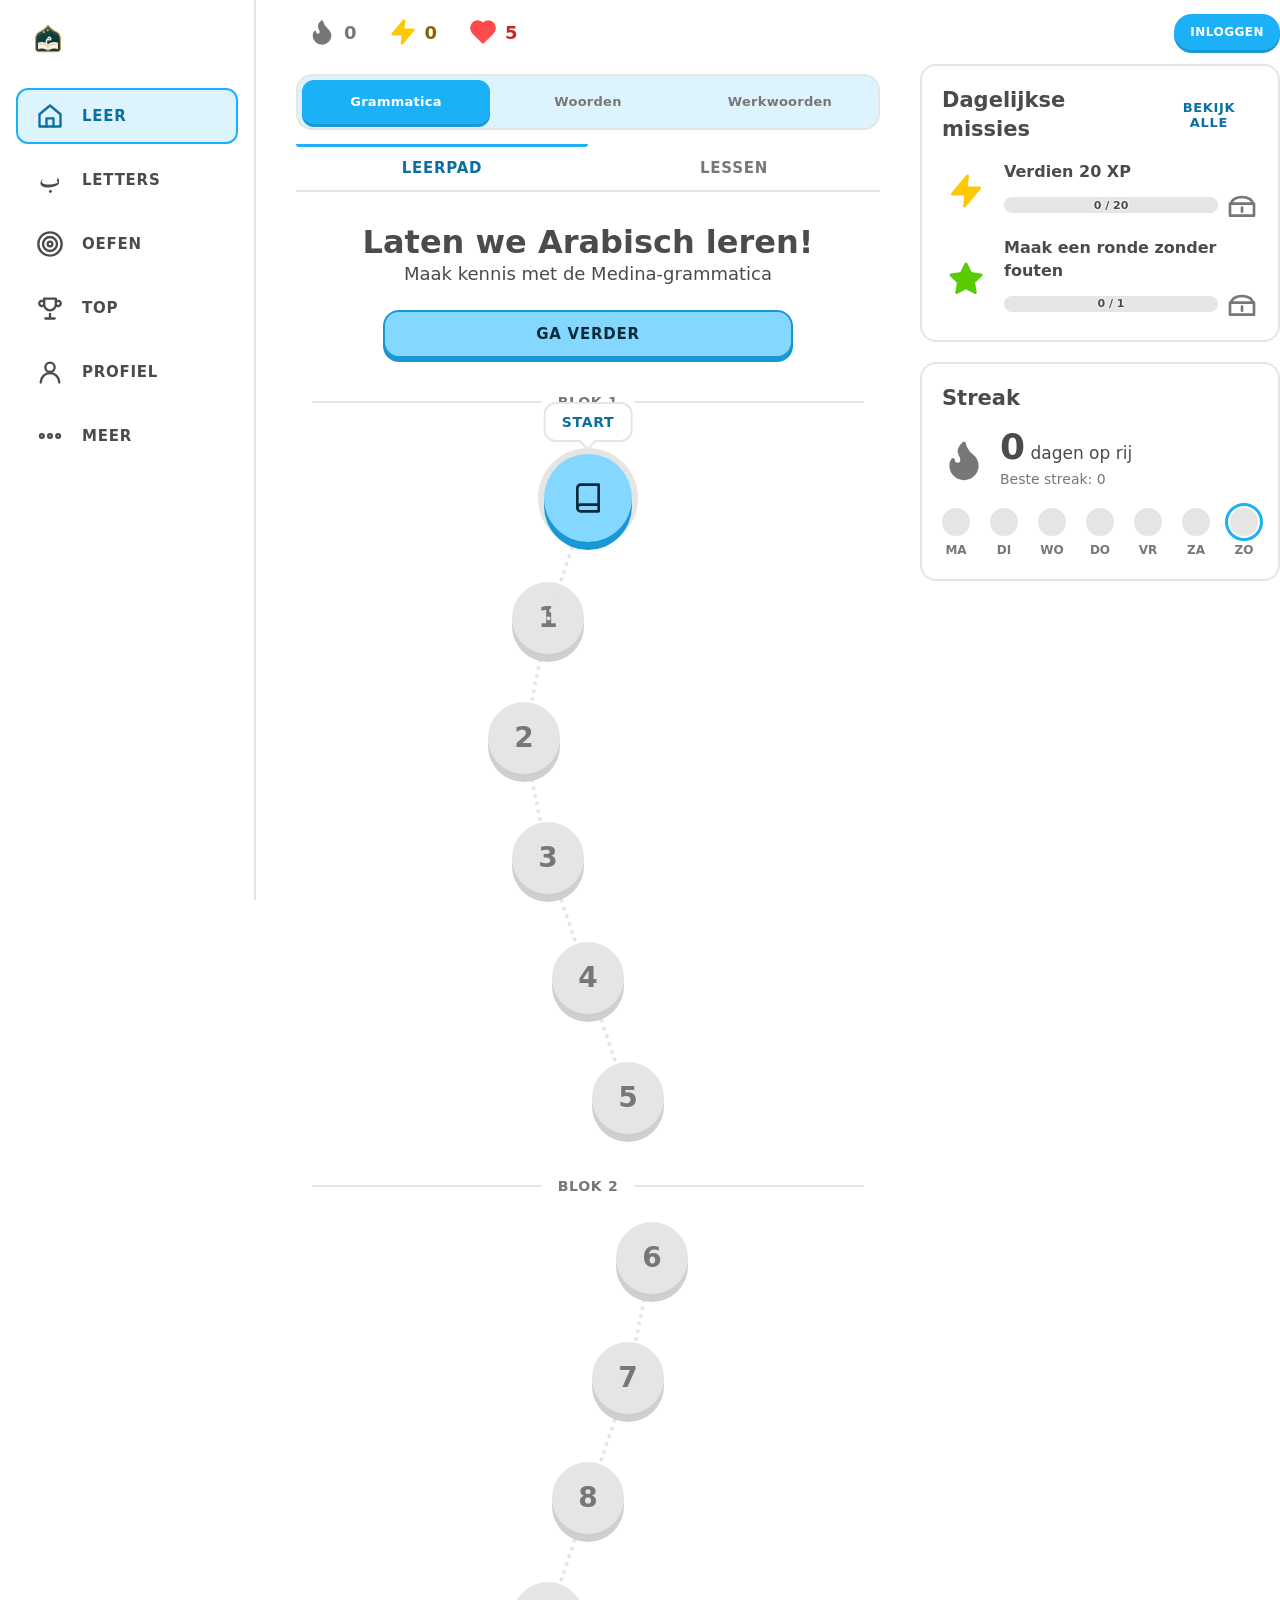
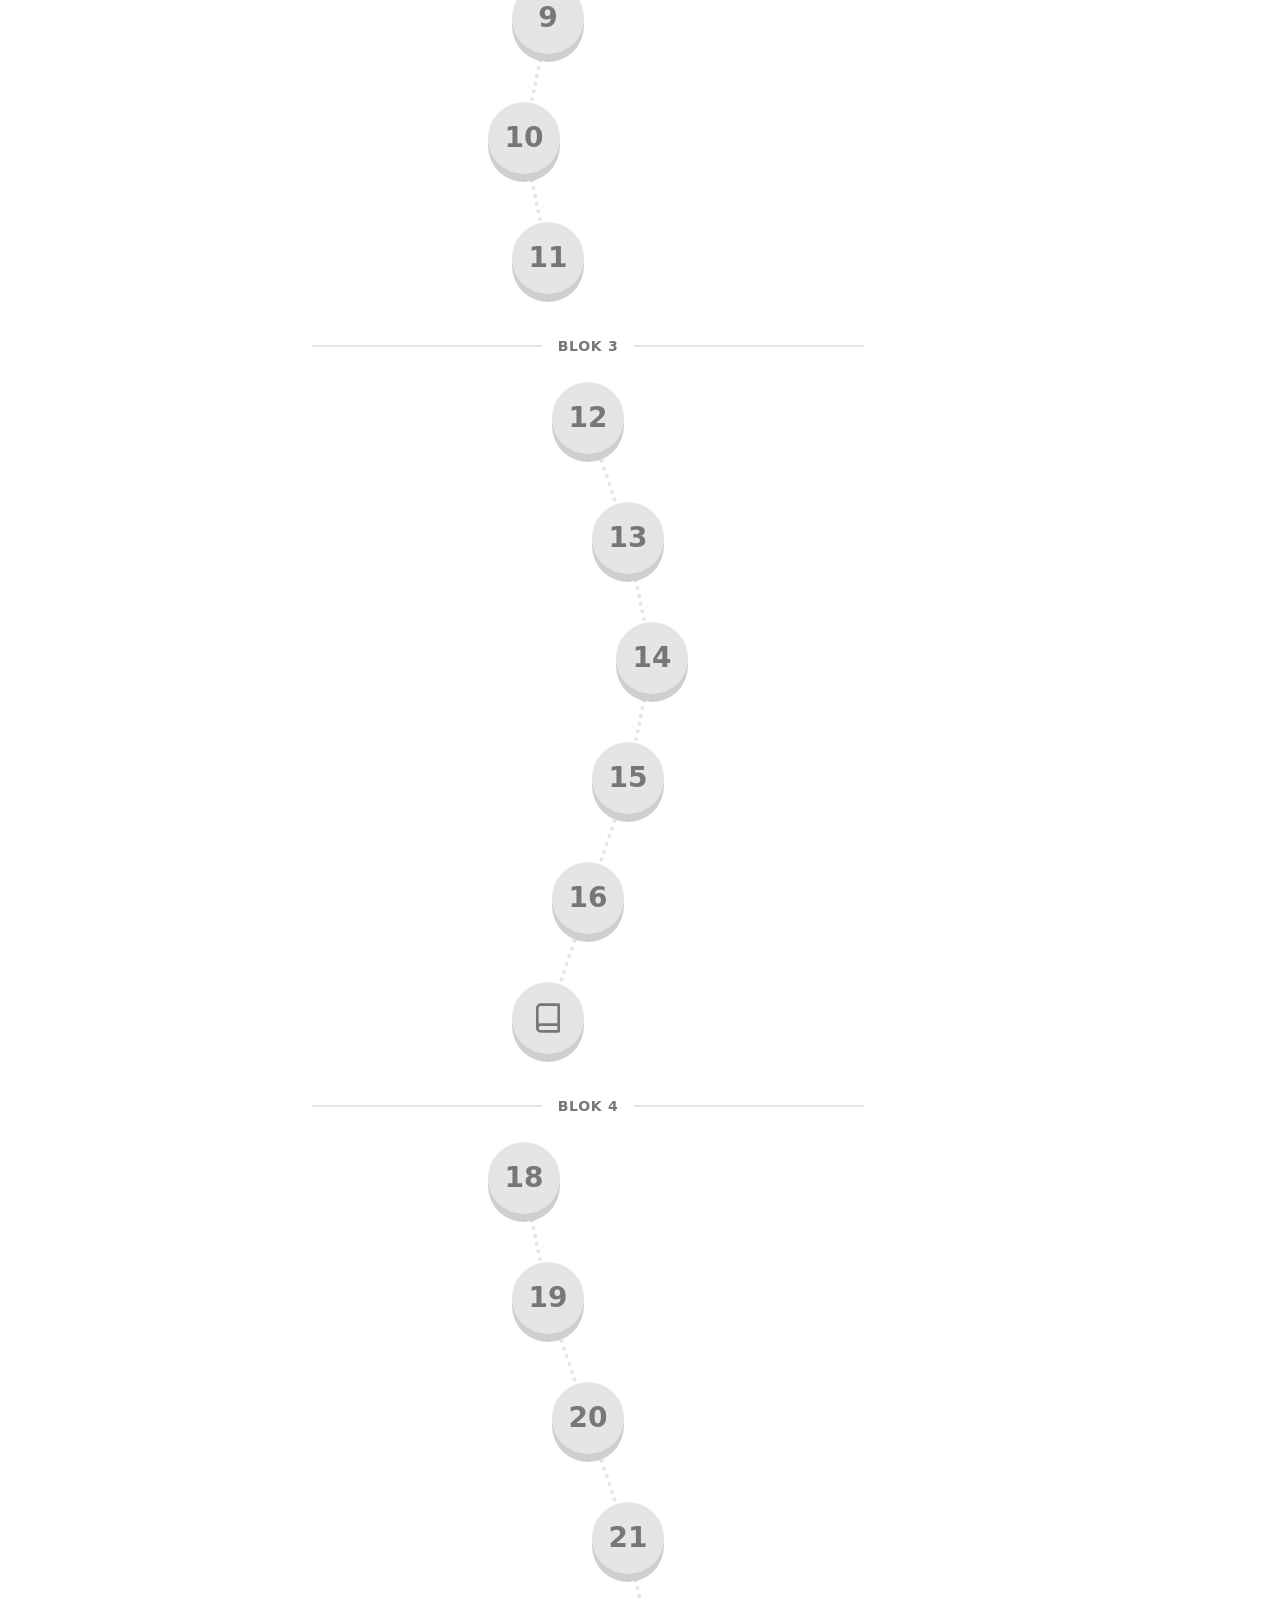
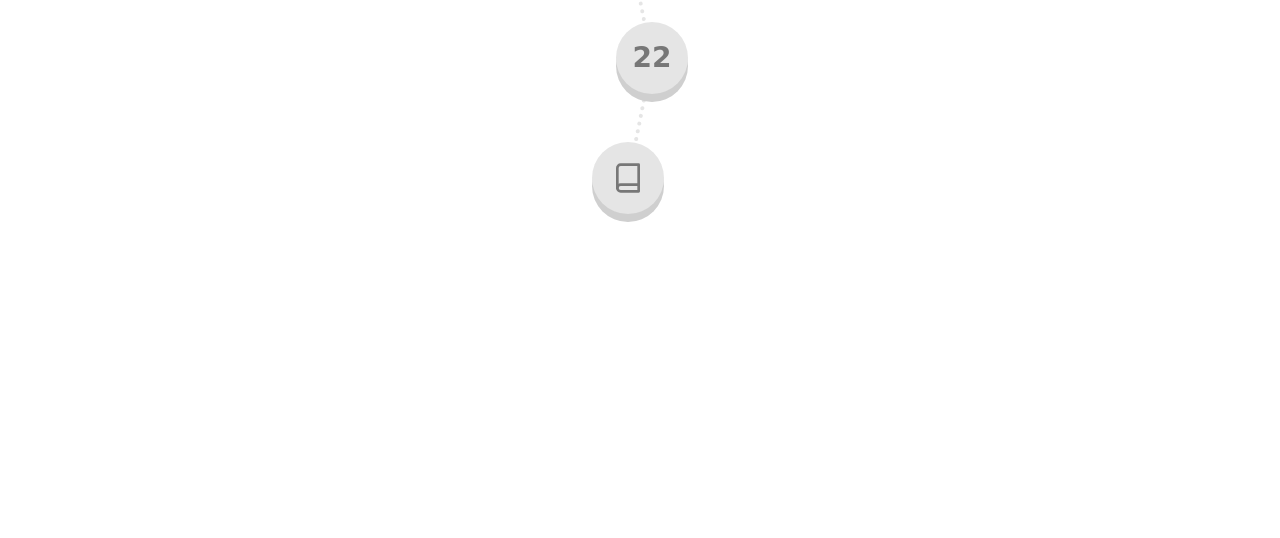
==== commit 9500a0f0: "Woordenschat & app-opmaak: interactieve flashcards, 80 Duolingo-illustraties zonder foute matches, s" ====
--- a/grammatica-test.html
+++ b/grammatica-test.html
@@ -10,16 +10,16 @@
   <link rel="stylesheet" href="grammatica-test.css?v=8">
   <link rel="stylesheet" href="grammatica-test-ui.css?v=19">
   <link rel="stylesheet" href="grammatica-test-sfx.css?v=19">
-  <link rel="stylesheet" href="grammatica-test-home.css?v=23">
+  <link rel="stylesheet" href="grammatica-test-home.css?v=24">
   <link rel="stylesheet" href="grammatica-test-lesson-skin.css?v=21">
   <link rel="stylesheet" href="grammatica-test-lab.css?v=19">
   <link rel="stylesheet" href="grammatica-test-play.css?v=23">
-  <link rel="stylesheet" href="grammatica-test-vocab.css?v=20261120duo">
+  <link rel="stylesheet" href="grammatica-test-vocab.css?v=20261121duo">
   <link rel="stylesheet" href="verbs.css?v=20261116ui">
   <link rel="stylesheet" href="grammatica-test-letters.css?v=2">
   <link rel="stylesheet" href="auth.css?v=3">
   <link rel="stylesheet" href="leaderboard.css?v=2">
-  <link rel="stylesheet" href="mascot.css?v=24">
+  <link rel="stylesheet" href="mascot.css?v=23">
   <script defer src="lessons_v2.js"></script>
   <script defer src="lab_content.js?v=21"></script>
   <script defer src="lab_fill.js?v=21"></script>
@@ -27,16 +27,16 @@
   <script defer src="verbs_data.js?v=20261116stem"></script>
   <script defer src="grammatica-test-verbs.js?v=20261116ui"></script>
   <script defer src="vocab_words.js?v=19"></script>
-  <script defer src="grammatica-test-vocab.js?v=20261120duo"></script>
+  <script defer src="grammatica-test-vocab.js?v=20261121duo"></script>
   <script defer src="grammatica-test-letters.js?v=8"></script>
   <script defer src="grammatica-test-parse.js?v=22"></script>
   <script defer src="leaderboard.js?v=2"></script>
   <script defer src="auth-config.js?v=2"></script>
   <script defer src="auth.js?v=2"></script>
-  <script defer src="grammatica-test-home.js?v=20261116stem"></script>
-  <script defer src="mascot-core.js?v=24"></script>
+  <script defer src="grammatica-test-home.js?v=20261121ui"></script>
+  <script defer src="mascot-core.js?v=23"></script>
   <script defer src="grammatica-test.js?v=8"></script>
-  <script defer src="grammatica-test-sfx.js?v=23"></script>
+  <script defer src="grammatica-test-sfx.js?v=24"></script>
   <script defer src="grammatica-test-home-bridge.js?v=19"></script>
   <script defer src="mascot-bridge.js?v=28"></script>
 </head>
--- a/grammatica-test-home.css
+++ b/grammatica-test-home.css
@@ -25,7 +25,7 @@
   --red-ink:#C62828; --flame-ink:#B45F00;
 }
 body.lh-on .site-header, body.lh-skin .site-header { display:none; }
-body.lh-on, body.lh-skin { overflow-x:hidden; }
+body.lh-on, body.lh-skin { overflow-x:hidden; overflow-x:clip; }
 
 .lh, .lh * { box-sizing:border-box; }
 .lh { min-height:100vh; color:var(--text); font-size:17px; line-height:1.4; }
@@ -115,7 +115,7 @@
   padding:12px 14px; border:2px solid var(--line); border-radius:12px; background:var(--surface-2); font-size:15px; font-weight:700;
 }
 @media (max-width:699px) {
-  .lh-top { height:calc(56px + env(safe-area-inset-top)); padding:env(safe-area-inset-top) 8px 0; border-bottom:2px solid var(--line); }
+  .lh-top { min-height:calc(56px + env(safe-area-inset-top)); padding:calc(4px + env(safe-area-inset-top)) 10px 4px; border-bottom:2px solid var(--line); }
   .lh-chips { width:100%; }
   .lh-chip { flex:1; }
 }
@@ -329,12 +329,13 @@
 /* ---- Duolingo-achtig woordenschat-pad ---- */
 .lh-path-vocab { padding-top: 4px; }
 .lh-unit {
-  margin: 18px 12px 8px;
+  margin: 18px 12px 42px;
   border-radius: 16px;
   background: var(--unit, #58CC02);
   box-shadow: 0 4px 0 rgba(0,0,0,.18);
   color: #fff;
 }
+.lh-block + .lh-item.is-cur { margin-top: 28px; }
 .lh-unit-inner { padding: 14px 16px; }
 .lh-unit small { display:block; font:800 12px var(--font-ui); letter-spacing:.06em; opacity:.9; }
 .lh-unit strong { display:block; font:800 18px var(--font-ui); margin-top:2px; }
@@ -431,11 +432,14 @@
   display: grid;
   grid-template-columns: 1fr 1fr 1fr;
   gap: 4px;
-  margin: 0 0 14px;
+  margin: 10px 0 14px;
   padding: 4px;
   border: 2px solid var(--line);
   border-radius: 16px;
   background: var(--surface-2, #1a2a30);
+}
+@media (max-width: 699px) {
+  .lh-pathswitch { margin: 10px 16px 12px; }
 }
 .lh-pathswitch .lh-pswitch {
   min-height: 44px;
--- a/grammatica-test-vocab.css
+++ b/grammatica-test-vocab.css
@@ -1,15 +1,6 @@
-/* Woordenschat-leerpad in het Grammatica Lab: schakelaar, woordenlijst, visuele opgaves en oefenrondes. */
-
-/* ---- schakelaar Grammatica / Woordenschat ---- */
-.lh-pathswitch { display:flex; gap:8px; padding:4px; margin:12px 16px 4px; border:2px solid var(--line); border-radius:var(--radius); background:var(--surface); }
-.lh-pswitch {
-  flex:1; min-height:44px; padding:0 12px; border:0; border-radius:12px; background:transparent; color:var(--muted);
-  font:800 14px var(--font-ui); letter-spacing:.06em; cursor:pointer;
-}
-.lh-pswitch:hover { background:var(--surface-2); color:var(--text); }
-.lh-pswitch.on { background:var(--blue); color:#fff; box-shadow:0 3px 0 var(--blue-shade); }
-.lh-pswitch:focus-visible { outline:3px solid var(--blue); outline-offset:2px; }
-.lh-banner.vocab { background:#CE82FF; box-shadow:0 4px 0 #A568CC; }
+/* Woordenschat-leerpad in het Grammatica Lab: flashcards, woordenlijst, visuele opgaves en oefenrondes. */
+
+.lh-banner.vocab { background:#CE82FF; box-shadow:0 4px 0 #A568CC; color:#230B36; }
 
 /* ---- lesbalk ---- */
 body.lh-skin .vl .vl-exit {
@@ -26,7 +17,7 @@
 .vl .gd-progress span { display:block; height:100%; background:var(--green); border-radius:8px; transition:width .25s; }
 .vl .gd-bar-hearts { display:flex; gap:2px; align-items:center; flex:none; }
 .vl .gd-bar-hearts .gd-icon { width:18px; height:18px; }
-body.lh-skin #mascot-buddy, body.lh-skin .mascot-buddy, body.lh-skin .mb-flyer { display:none !important; }
+body.lh-skin #al-mascot-buddy, body.lh-skin #mascot-buddy, body.lh-skin .mascot-buddy, body.lh-skin .mb-flyer { display:none !important; }
 .vl .gd-bar-hearts .alive, .vl .gd-bar-hearts .half { color:#FF4B4B; opacity:1; }
 .vl .gd-bar-hearts .alive svg { fill:#FF4B4B; }
 .vl .gd-bar-hearts .lost { color:var(--muted,#8b949e); opacity:.35; }
@@ -34,59 +25,41 @@
 /* ---- opgave header & labels ---- */
 .vl-task-header { margin-bottom:12px; text-align:center; }
 .vl-task-tag {
-  display:inline-block; padding:4px 10px; margin-bottom:8px; border-radius:999px;
-  background:var(--surface-2); border:1px solid var(--line); color:var(--blue);
-  font:800 12px var(--font-ui); letter-spacing:.04em; text-transform:uppercase;
+  display:inline-block; padding:4px 12px; margin-bottom:8px; border-radius:999px;
+  background:var(--surface-2); border:1px solid var(--line); color:var(--blue-ink,var(--blue));
+  font:800 12px var(--font-ui); letter-spacing:.05em; text-transform:uppercase;
 }
 .vl .gd-subinstruction { font:700 14px var(--font-ui); color:var(--muted); margin:4px 0 12px; }
 
-/* ---- held-afbeelding (pic2ar) ---- */
+/* ---- held-afbeelding (pic2ar / flashcards) ---- */
 .vl-hero-visual {
   margin:8px auto 16px; width:164px; height:164px; border-radius:28px;
   border:2px solid var(--line); border-bottom-width:4px; overflow:hidden;
   background:var(--surface-2); display:flex; align-items:center; justify-content:center;
 }
-.vl-hero-img {
-  width:100%; height:100%; object-fit:contain; display:block;
-}
-@media (max-width:430px) {
-  .vl-hero-visual { width:148px; height:148px; border-radius:26px; }
-}
-@media (max-height:700px) {
-  .vl-hero-visual { width:132px; height:132px; border-radius:24px; }
-}
+.vl-hero-img { width:100%; height:100%; object-fit:contain; display:block; }
+@media (max-width:430px) { .vl-hero-visual { width:144px; height:144px; border-radius:24px; } }
+@media (max-height:700px) { .vl-hero-visual { width:128px; height:128px; border-radius:22px; } }
+
 .vl-hero-color {
   display:flex; flex-direction:column; align-items:center; justify-content:center; gap:10px;
-  padding:20px; border-radius:18px; border:2px solid var(--line); border-bottom-width:4px;
-  background:var(--surface-2); margin:10px auto 18px; max-width:340px; width:100%;
-}
-.vl-hero-swatch {
-  width:72px; height:72px; border-radius:50%; box-shadow:0 4px 14px rgba(0,0,0,0.18);
-}
-.vl-hero-color-name { font-size:18px; font-weight:800; color:var(--text); text-transform:capitalize; }
+  padding:20px; border-radius:22px; border:2px solid var(--line); border-bottom-width:4px;
+  background:var(--surface-2); margin:10px auto 18px; width:164px; min-height:140px;
+}
+.vl-hero-swatch { width:72px; height:72px; border-radius:50%; box-shadow:0 4px 14px rgba(0,0,0,0.18); }
+.vl-hero-color-name { font-size:17px; font-weight:800; color:var(--text); text-transform:capitalize; }
 .vl-hero-badge {
-  display:flex; flex-direction:column; align-items:center; justify-content:center; gap:8px;
-  padding:18px; border-radius:18px; border:2px solid var(--line); border-bottom-width:4px;
-  background:var(--surface-2); margin:10px auto 18px; max-width:340px; width:100%;
-}
-.vl-hero-emoji { font-size:52px; line-height:1; }
-.vl-hero-badgelb { font:800 16px var(--font-ui); color:var(--muted); }
+  display:flex; align-items:center; justify-content:center;
+  padding:18px; border-radius:24px; border:2px solid var(--line); border-bottom-width:4px;
+  background:var(--surface-2); margin:10px auto 18px; width:136px; height:136px;
+}
+.vl-hero-emoji { font-size:56px; line-height:1; }
 
 /* ---- 2x2 foto-grid (ar2img) ---- */
-.vl-pic-grid {
-  display:grid !important;
-  grid-template-columns:1fr 1fr;
-  gap:12px;
-}
+.vl-pic-grid { display:grid !important; grid-template-columns:1fr 1fr; gap:12px; }
 .vl-pic-opt {
-  position:relative;
-  padding:12px 10px 10px !important;
-  min-height:148px;
-  display:flex !important;
-  flex-direction:column;
-  align-items:center;
-  justify-content:center;
-  gap:8px;
+  position:relative; padding:14px 10px 12px !important; min-height:140px;
+  display:flex !important; flex-direction:column; align-items:center; justify-content:center; gap:8px;
 }
 .vl-pic-num {
   position:absolute; top:8px; left:8px; width:22px; height:22px; border-radius:7px;
@@ -96,27 +69,14 @@
 .vl-pic-opt.selected .vl-pic-num { border-color:var(--blue); color:var(--blue-ink); }
 .vl-pic-opt.correct .vl-pic-num { border-color:var(--green); color:var(--green); }
 .vl-pic-opt.wrong .vl-pic-num { border-color:var(--red); color:var(--red-ink); }
-.vl-pic-opt img {
-  width:96px;
-  height:96px;
-  object-fit:contain;
-  border-radius:20px;
-  pointer-events:none;
-}
-.vl-pic-opt-lbl {
-  font:800 13px/1.2 var(--font-ui);
-  color:var(--text);
-  text-align:center;
-  pointer-events:none;
-}
+.vl-pic-opt img { width:100px; height:100px; object-fit:contain; border-radius:20px; pointer-events:none; }
+.vl-pic-opt-lbl { font:800 13px/1.2 var(--font-ui); color:var(--text); text-align:center; pointer-events:none; }
 .vl-pic-opt.selected { border-color:var(--blue); }
 .vl-pic-opt.correct { border-color:var(--green, #58CC02); }
 .vl-pic-opt.wrong { border-color:var(--red, #ff4b4b); }
 
-/* ---- vraagkaarten (ar2nl, nl2ar) met visuele kaart ---- */
-.vl-question-box {
-  display:flex; flex-direction:column; align-items:center; gap:10px; margin-bottom:16px;
-}
+/* ---- vraagkaarten (ar2nl, nl2ar, tf) ---- */
+.vl-question-box { display:flex; flex-direction:column; align-items:center; gap:10px; margin-bottom:16px; }
 .vl-q-photo {
   width:116px; height:116px; border-radius:22px; overflow:hidden;
   border:2px solid var(--line); border-bottom-width:4px; background:var(--surface-2);
@@ -124,7 +84,15 @@
 .vl-q-photo img { width:100%; height:100%; object-fit:contain; display:block; }
 .vl-q-color { display:flex; justify-content:center; padding:4px; }
 .vl-swatch-dot { width:34px; height:34px; border-radius:50%; box-shadow:0 2px 6px rgba(0,0,0,0.15); }
-.vl-q-badge { font-size:36px; line-height:1; margin:2px 0; }
+.vl-q-badge { font-size:38px; line-height:1; margin:2px 0; }
+
+.vl-hint-btn {
+  display:inline-flex; align-items:center; gap:6px; min-height:36px; padding:4px 12px;
+  border:2px solid var(--line); border-radius:999px; background:var(--surface);
+  color:var(--blue-ink,var(--blue)); font:800 13px var(--font-ui); cursor:pointer;
+}
+.vl-hint-btn:hover { background:var(--surface-2); border-color:var(--blue); }
+.vl-hint-btn .gd-icon { width:16px; height:16px; }
 
 .vl .gd-nl-question {
   width:100%; margin:0; padding:16px 18px; border:2px solid var(--line); border-bottom-width:4px;
@@ -137,14 +105,33 @@
 }
 .vl-speak-inline { margin-inline-start:4px; }
 
-/* ---- opties (knoppen) ---- */
+/* snelle waar/niet-waar kaart */
+.vl-tf-card { display:flex; flex-direction:column; align-items:center; gap:8px; margin-bottom:18px; }
+.vl-tf-eq { font:800 22px var(--font-ui); color:var(--muted); line-height:1; }
+.vl-tf-opts { grid-template-columns:1fr 1fr; }
+@media (max-width:420px) { .vl-tf-opts { grid-template-columns:1fr; } }
+
+/* ---- opties met toetsbadge ---- */
 .vl .gd-options { display:grid; gap:12px; }
 .vl .gd-option {
-  width:100%; min-height:56px; padding:12px 18px; text-align:left; cursor:pointer;
+  width:100%; min-height:56px; padding:12px 16px; text-align:left; cursor:pointer;
   border:2px solid var(--line); border-bottom-width:4px; border-radius:var(--radius);
   background:var(--surface); color:var(--text); font:700 17px var(--font-ui);
   transition:background .15s, border-color .15s, transform .08s;
 }
+.vl .gd-option.vl-opt-row {
+  display:flex; align-items:center; gap:12px; position:relative;
+}
+.vl .gd-option.gd-option-ar.vl-opt-row { justify-content:center; padding-inline:44px; }
+.vl .vl-opt-key {
+  flex:none; width:24px; height:24px; border-radius:7px; border:2px solid var(--line);
+  background:var(--surface-2); color:var(--muted); font:800 12px/20px var(--font-ui); text-align:center;
+}
+.vl .gd-option.gd-option-ar .vl-opt-key { position:absolute; left:12px; top:50%; transform:translateY(-50%); }
+.vl .gd-option.selected .vl-opt-key { border-color:var(--blue); color:var(--blue-ink); }
+.vl .gd-option.correct .vl-opt-key { border-color:var(--green); color:var(--green); }
+.vl .gd-option.wrong .vl-opt-key { border-color:var(--red); color:var(--red-ink); }
+.vl .vl-opt-lbl { flex:1 1 auto; min-width:0; }
 .vl .gd-option:hover:not(:disabled) { background:var(--surface-2); }
 .vl .gd-option:active:not(:disabled) { transform:translateY(2px); border-bottom-width:2px; }
 .vl .gd-option-ar { text-align:center; font-family:var(--font-ar); font-size:28px; line-height:1.4; }
@@ -158,7 +145,16 @@
 .vl .gd-feedback-sheet {
   position:fixed; left:0; right:0; bottom:0; z-index:20;
   padding:16px 16px calc(16px + env(safe-area-inset-bottom));
-}
+  background:var(--surface); backdrop-filter:none;
+}
+body.lh-skin .vl .gd-feedback-sheet.good { background:#183024; }
+body.lh-skin .vl .gd-feedback-sheet.review { background:#2D181E; }
+@media (prefers-color-scheme: light) {
+  html:not([data-theme="dark"]) body.lh-skin .vl .gd-feedback-sheet.good { background:#D7FFB8; }
+  html:not([data-theme="dark"]) body.lh-skin .vl .gd-feedback-sheet.review { background:#FFDFE0; }
+}
+html[data-theme="light"] body.lh-skin .vl .gd-feedback-sheet.good { background:#D7FFB8; }
+html[data-theme="light"] body.lh-skin .vl .gd-feedback-sheet.review { background:#FFDFE0; }
 .vl .gd-feedback-inner { width:min(100%,640px); margin:0 auto; display:grid; gap:8px; }
 .vl.gd-play { padding-bottom:280px; }
 .vl-fb-card {
@@ -166,29 +162,77 @@
   border-radius:14px; background:var(--surface); margin:4px 0;
 }
 .vl-fb-visual {
-  width:56px; height:56px; border-radius:12px; overflow:hidden; border:2px solid var(--line);
+  width:56px; height:56px; border-radius:14px; overflow:hidden; border:2px solid var(--line);
   flex:none; background:var(--surface-2); display:flex; align-items:center; justify-content:center;
 }
-.vl-fb-visual img { width:100%; height:100%; object-fit:cover; display:block; }
+.vl-fb-visual img { width:100%; height:100%; object-fit:contain; display:block; }
 .vl-fb-visual.fallback { background:var(--surface-2); color:var(--muted); font-family:var(--font-ar); font-size:26px; }
-.vl-fb-info { flex:1 1 auto; min-width:0; display:flex; flex-direction:column; gap:2px; }
-.vl-fb-ar { font-family:var(--font-ar); font-size:26px; line-height:1.2; margin:0; color:var(--text); font-weight:700; text-align:right; }
+.vl-fb-info { flex:1 1 auto; min-width:0; display:flex; flex-direction:column; gap:2px; text-align:left; }
+.vl-fb-ar { font-family:var(--font-ar); font-size:26px; line-height:1.25; margin:0; color:var(--text); font-weight:700; text-align:left; }
 .vl-fb-nl { font:700 15px var(--font-ui); margin:0; color:var(--muted); }
 .vl .gd-feedback-sheet.good .vl-fb-ar { color:var(--green); }
 .vl .gd-feedback-sheet.review .vl-fb-ar { color:var(--red-ink); }
 
-/* ---- woordenoverzicht ("Eerst bekijken") ---- */
+/* ---- woordenoverzicht & interactieve flashcards ---- */
+.vl-view-switch {
+  display:grid; grid-template-columns:1fr 1fr; gap:4px; padding:4px; margin:14px 0 12px;
+  border:2px solid var(--line); border-radius:14px; background:var(--surface-2);
+}
+.vl-vtab {
+  min-height:40px; border:0; border-radius:10px; background:transparent; color:var(--muted);
+  font:800 14px var(--font-ui); cursor:pointer;
+}
+.vl-vtab.on { background:var(--blue); color:#fff; box-shadow:0 3px 0 var(--blue-shade); }
+
+.vl-deck { margin:8px 0 20px; }
+.vl-deck-head {
+  display:flex; justify-content:space-between; align-items:center; margin-bottom:10px;
+  font:800 13px var(--font-ui); color:var(--muted);
+}
+.vl-flashcard {
+  display:flex; flex-direction:column; align-items:center; text-align:center; gap:10px;
+  padding:22px 18px; border:2px solid var(--line); border-bottom-width:5px; border-radius:22px;
+  background:var(--surface); cursor:pointer; min-height:280px; justify-content:center;
+  transition:border-color .15s, background .15s;
+}
+.vl-flashcard:hover { border-color:var(--blue); }
+.vl-flashcard.flipped { border-color:var(--green); background:var(--surface); }
+.vl-flash-ar { font-family:var(--font-ar); font-size:44px; line-height:1.35; color:var(--text); font-weight:700; }
+.vl-flash-tools { display:flex; justify-content:center; }
+.vl-speak-pill {
+  width:auto !important; border-radius:999px !important; padding:0 14px !important; gap:6px;
+  display:inline-flex !important; font:800 13px var(--font-ui);
+}
+.vl-flash-cue { font:700 14px var(--font-ui); color:var(--muted); margin-top:4px; }
+.vl-flash-back {
+  width:100%; padding-top:12px; border-top:2px solid var(--line);
+  display:flex; flex-direction:column; align-items:center; gap:12px;
+}
+.vl-flash-back strong { font:800 22px/1.3 var(--font-ui); color:var(--green); }
+.vl-flash-rate { display:flex; gap:10px; width:100%; max-width:340px; }
+.vl-rate-btn {
+  flex:1; min-height:42px; border-radius:12px; border:2px solid var(--line); border-bottom-width:4px;
+  background:var(--surface-2); color:var(--text); font:800 14px var(--font-ui); cursor:pointer;
+}
+.vl-rate-btn.ok { border-color:var(--green-shade); background:var(--green-fill); color:#0B2A3A; }
+.vl-deck-nav { display:flex; gap:12px; margin-top:12px; }
+.vl-deck-nav button { flex:1; }
+
 .vl-words-meta {
-  display:flex; justify-content:space-between; align-items:center; margin:14px 0 10px;
-  font:800 13px var(--font-ui); color:var(--muted); letter-spacing:.03em;
-}
+  display:flex; justify-content:space-between; align-items:center; flex-wrap:wrap; gap:8px; margin:10px 0 10px;
+  font:800 13px var(--font-ui); color:var(--muted); letter-spacing:.02em;
+}
+.vl-filter-btn {
+  min-height:34px; padding:4px 12px; border-radius:999px; border:2px solid var(--line);
+  background:var(--surface); color:var(--blue-ink,var(--blue)); font:800 12px var(--font-ui); cursor:pointer;
+}
+.vl-filter-btn.on { background:var(--blue); color:#fff; border-color:var(--blue-shade); }
+
 .vl-words {
-  list-style:none; margin:12px 0 24px; padding:0; display:grid;
-  grid-template-columns:repeat(auto-fill, minmax(280px, 1fr)); gap:12px;
-}
-@media (max-width:600px) {
-  .vl-words { grid-template-columns:1fr; }
-}
+  list-style:none; margin:10px 0 24px; padding:0; display:grid;
+  grid-template-columns:repeat(auto-fill, minmax(260px, 1fr)); gap:12px;
+}
+@media (max-width:600px) { .vl-words { grid-template-columns:1fr; } }
 .vl-word {
   display:flex; align-items:center; justify-content:space-between; gap:12px; padding:12px 14px;
   border:2px solid var(--line); border-bottom-width:3px; border-radius:var(--radius);
@@ -198,11 +242,11 @@
 .vl-word.known { border-color:rgba(88,204,2,0.45); }
 .vl-word-lead { display:flex; align-items:center; gap:12px; min-width:0; flex:1 1 auto; }
 .vl-thumb-box {
-  width:52px; height:52px; border-radius:12px; border:2px solid var(--line);
+  width:52px; height:52px; border-radius:14px; border:2px solid var(--line);
   overflow:hidden; background:var(--surface-2); flex:none; display:flex;
   align-items:center; justify-content:center;
 }
-.vl-thumb-img { width:100%; height:100%; object-fit:cover; display:block; }
+.vl-thumb-img { width:100%; height:100%; object-fit:contain; display:block; }
 .vl-color-dot { width:32px; height:32px; border-radius:50%; box-shadow:0 2px 6px rgba(0,0,0,0.15); }
 .vl-badge-emoji { font-size:26px; line-height:1; }
 .vl-badge-letter { font-family:var(--font-ar); font-size:24px; color:var(--muted); font-weight:700; }
@@ -212,10 +256,10 @@
 .vl-word-actions { display:flex; align-items:center; gap:8px; flex:none; }
 .vl-speak-btn {
   width:36px; height:36px; border-radius:50%; border:2px solid var(--line);
-  background:var(--surface-2); color:var(--blue); cursor:pointer; display:grid;
+  background:var(--surface-2); color:var(--blue-ink,var(--blue)); cursor:pointer; display:grid;
   place-items:center; padding:0; flex:none; transition:background .15s, color .15s, transform .1s;
 }
-.vl-speak-btn:hover { background:var(--blue); color:#fff; transform:scale(1.08); }
+.vl-speak-btn:hover, .vl-speak-btn.speaking { background:var(--blue); color:#fff; border-color:var(--blue-shade); transform:scale(1.08); }
 .vl-speak-btn .gd-icon { width:18px; height:18px; }
 .vl-status-chip {
   font-size:11px; font-weight:800; padding:3px 7px; border-radius:8px; letter-spacing:.02em; white-space:nowrap;
@@ -243,8 +287,8 @@
   border-color:var(--green); background:rgba(88,204,2,0.12); color:var(--green);
   opacity:.9; cursor:default;
 }
-.vl-tile-mini { width:24px; height:24px; border-radius:6px; overflow:hidden; flex:none; }
-.vl-tile-mini img { width:100%; height:100%; object-fit:cover; display:block; }
+.vl-tile-mini { width:26px; height:26px; border-radius:7px; overflow:hidden; flex:none; }
+.vl-tile-mini img { width:100%; height:100%; object-fit:contain; display:block; }
 .vl-tile-mini-emoji { font-size:16px; line-height:1; }
 .vl-tile-check { font-weight:900; color:var(--green); margin-left:2px; }
 @keyframes vl-shake { 25% { transform:translateX(-4px); } 75% { transform:translateX(4px); } }
